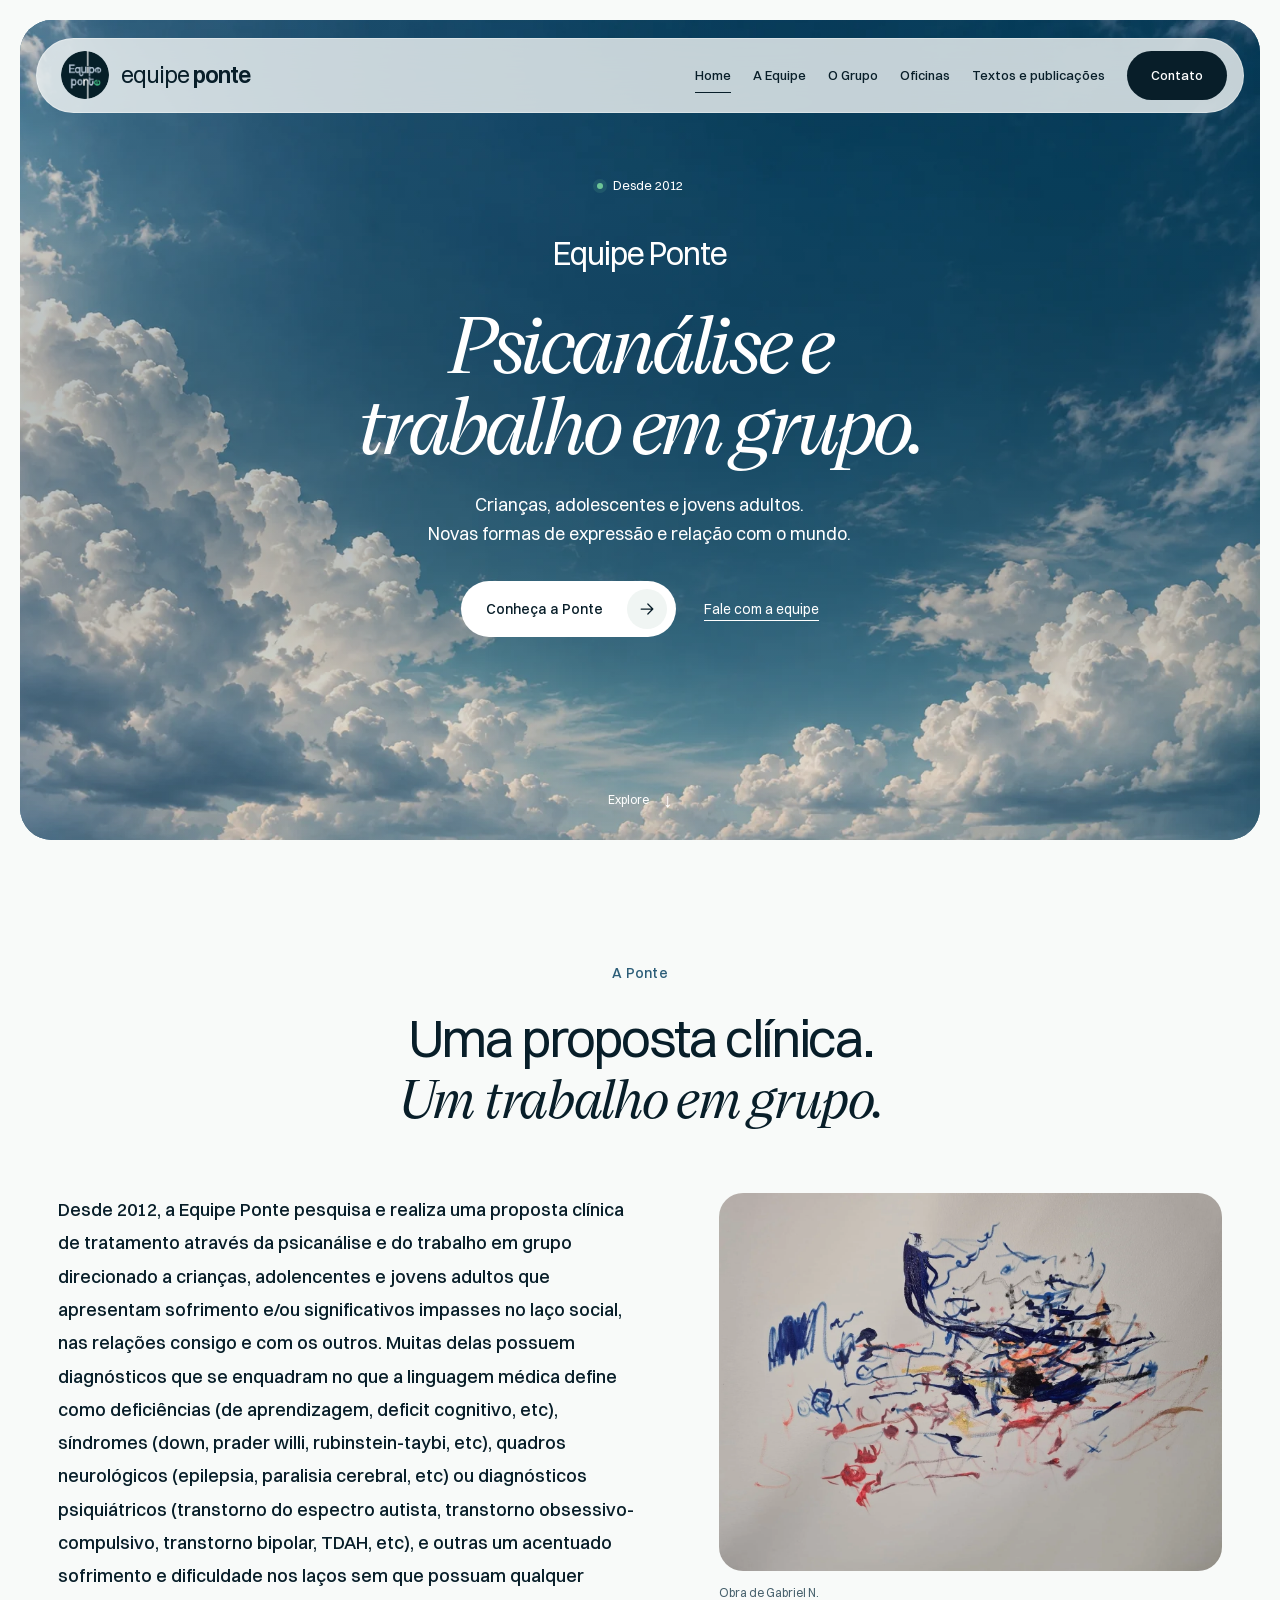
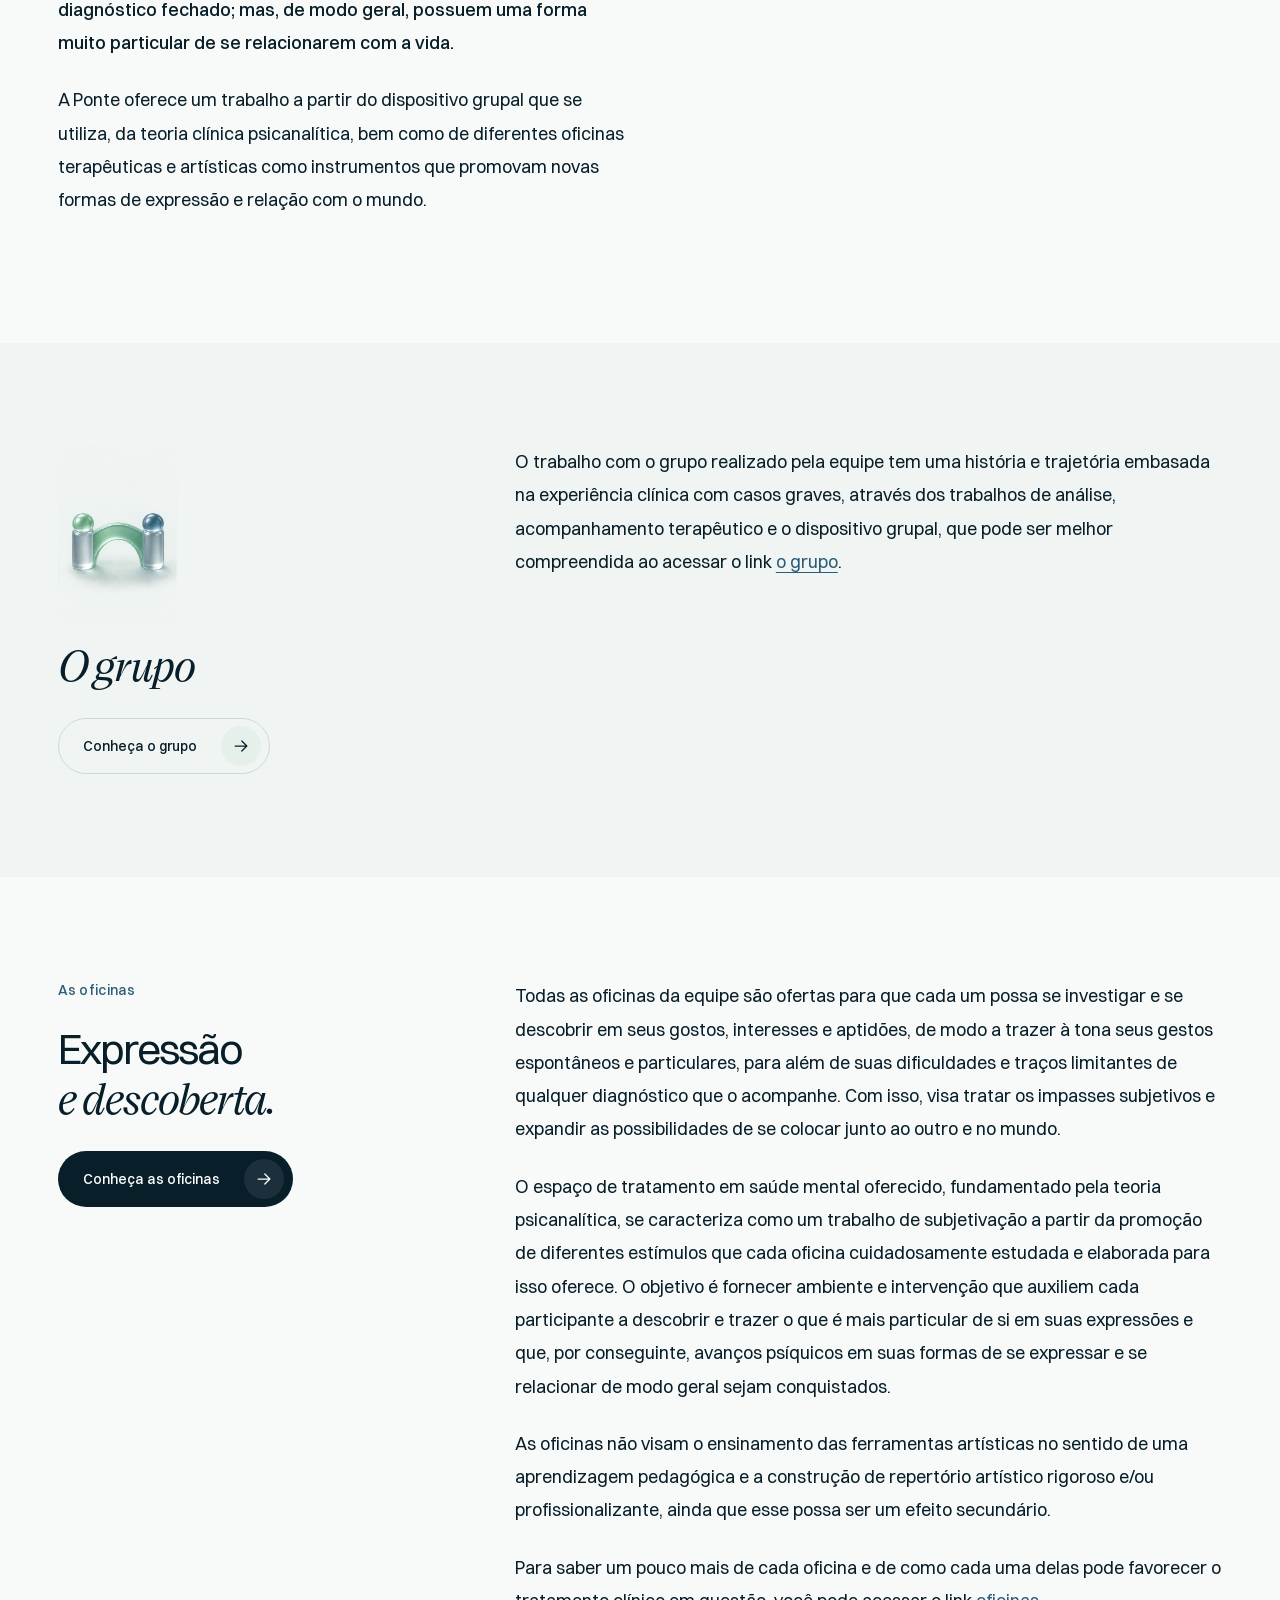
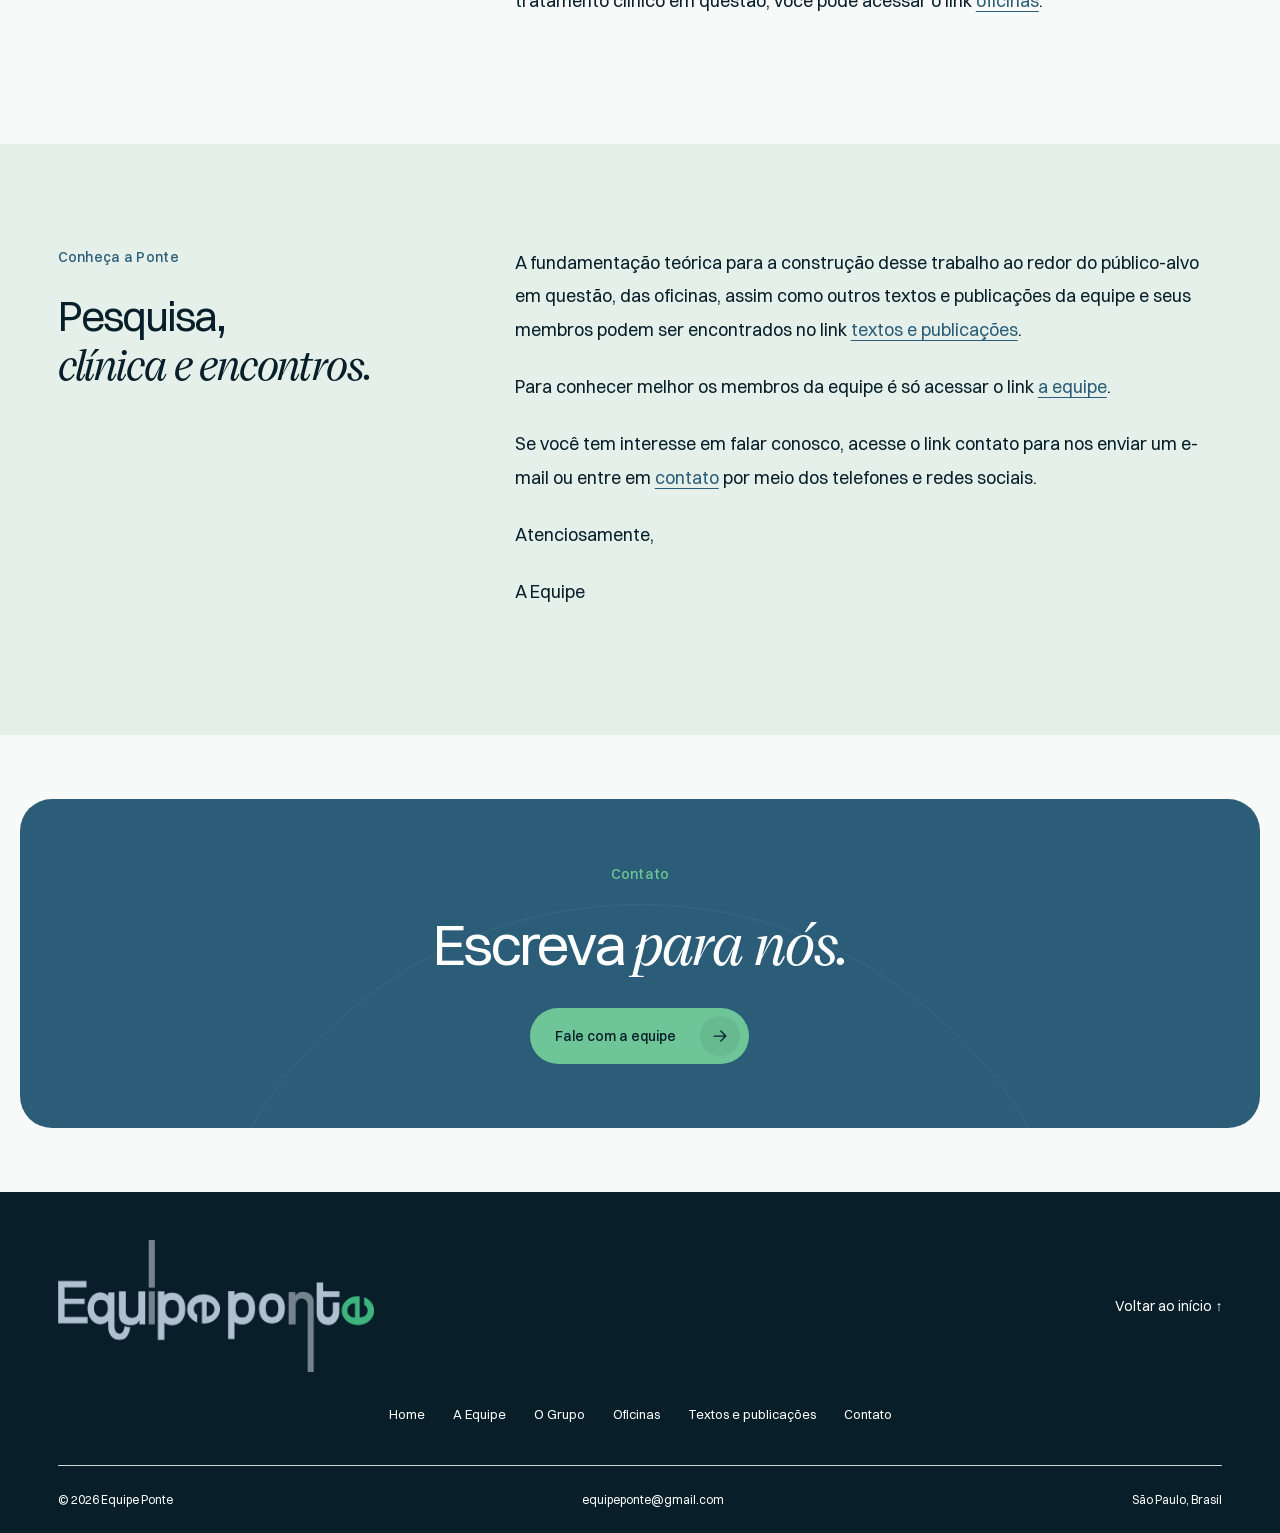
==== public/index.html @ 5c1394ad "Center footer navigation and balance contact spacing" ====
<!doctype html>
<html lang="pt-BR">
  <head>
    <meta charset="utf-8" />
    <meta name="viewport" content="width=device-width, initial-scale=1" />
    <meta name="theme-color" content="#081e29" />
    <meta name="robots" content="noindex, nofollow" />
    <title>Psicanálise e trabalho em grupo — Equipe Ponte</title>
    <meta
      name="description"
      content="Desde 2012, a Equipe Ponte desenvolve uma proposta clínica de psicanálise, trabalho em grupo e oficinas terapêuticas em São Paulo."
    />
    <link rel="canonical" href="https://equipeponte.vercel.app/" />
    <meta
      property="og:title"
      content="Psicanálise e trabalho em grupo — Equipe Ponte"
    />
    <meta
      property="og:description"
      content="Desde 2012, a Equipe Ponte desenvolve uma proposta clínica de psicanálise, trabalho em grupo e oficinas terapêuticas em São Paulo."
    />
    <meta property="og:type" content="website" />
    <meta property="og:locale" content="pt_BR" />
    <meta property="og:url" content="https://equipeponte.vercel.app/" />
    <meta
      property="og:image"
      content="https://equipeponte.vercel.app/assets/images/equipe.webp"
    />
    <link rel="icon" href="assets/images/logo.png" />
    <link
      rel="preload"
      href="assets/fonts/switzer-regular.woff2"
      as="font"
      type="font/woff2"
      crossorigin
    />
    <link
      rel="preload"
      href="assets/fonts/victor-serif-medium-italic.woff2"
      as="font"
      type="font/woff2"
      crossorigin
    />
    <link rel="stylesheet" href="assets/styles.css" />
    <script src="assets/site-config.js" defer></script>
    <script src="assets/site.js" defer></script>
    <script type="application/ld+json">
      {
        "@context": "https://schema.org",
        "@type": "Organization",
        "name": "Equipe Ponte",
        "url": "https://equipeponte.vercel.app",
        "email": "equipeponte@gmail.com",
        "address": {
          "@type": "PostalAddress",
          "streetAddress": "Rua Paris, 656, Sumaré",
          "addressLocality": "São Paulo",
          "addressRegion": "SP",
          "postalCode": "01257-040",
          "addressCountry": "BR"
        }
      }
    </script>
  </head>
  <body>
    <a class="skip-link" href="#conteudo">Pular para o conteúdo</a>
    <main id="conteudo">
      <section class="hero" aria-labelledby="hero-title">
        <header class="site-header">
          <a class="brand" href="index.html" aria-label="Equipe Ponte — Home"
            ><img
              src="assets/images/logo.png"
              width="48"
              height="48"
              alt=""
            /><span>equipe <strong>ponte</strong></span></a
          ><button
            class="menu-toggle"
            type="button"
            aria-expanded="false"
            aria-controls="main-nav"
          >
            <span>Menu</span><span class="menu-lines" aria-hidden="true"></span>
          </button>
          <nav id="main-nav" aria-label="Navegação principal">
            <a href="index.html" aria-current="page">Home</a
            ><a href="a-equipe.html">A Equipe</a
            ><a href="o-grupo.html">O Grupo</a
            ><a href="oficinas.html">Oficinas</a
            ><a href="textos-e-publicacoes.html">Textos e publicações</a
            ><a href="contato.html" class="nav-contact">Contato</a>
          </nav>
        </header>
        <div class="hero__content">
          <p class="hero__eyebrow">
            <span class="status-dot"></span>Desde 2012
          </p>
          <p class="hero__intro">Equipe Ponte</p>
          <h1 id="hero-title">
            Psicanálise e<br />
            trabalho em grupo.
          </h1>
          <p class="hero__description">
            Crianças, adolescentes e jovens adultos.<br />Novas formas de
            expressão e relação com o mundo.
          </p>
          <div class="hero__actions">
            <a class="button button--light" href="#sobre"
              >Conheça a Ponte<span class="button__icon"
                ><svg viewBox="0 0 24 24" fill="none" aria-hidden="true">
                  <path
                    d="M5 12h14m-6-6 6 6-6 6"
                    stroke="currentColor"
                    stroke-width="1.5"
                    stroke-linecap="round"
                    stroke-linejoin="round"
                  /></svg></span></a
            ><a class="quiet-link" href="contato.html">Fale com a equipe</a>
          </div>
        </div>
        <a class="hero__scroll" href="#sobre"
          >Explore <span aria-hidden="true">↓</span></a
        >
      </section>
      <section class="section wrap" id="sobre">
        <div class="section-heading centered">
          <p class="overline">A Ponte</p>
          <h2>Uma proposta clínica.<br /><em>Um trabalho em grupo.</em></h2>
        </div>
        <div class="editorial-grid">
          <div class="prose">
            <p data-source-paragraph="3">
              Desde 2012, a Equipe Ponte pesquisa e realiza uma proposta clínica
              de tratamento através da psicanálise e do trabalho em grupo
              direcionado a crianças, adolencentes e jovens adultos que
              apresentam sofrimento e/ou significativos impasses no laço social,
              nas relações consigo e com os outros. Muitas delas possuem
              diagnósticos que se enquadram no que a linguagem médica define
              como deficiências (de aprendizagem, deficit cognitivo, etc),
              síndromes (down, prader willi, rubinstein-taybi, etc), quadros
              neurológicos (epilepsia, paralisia cerebral, etc) ou diagnósticos
              psiquiátricos (transtorno do espectro autista, transtorno
              obsessivo-compulsivo, transtorno bipolar, TDAH, etc), e outras um
              acentuado sofrimento e dificuldade nos laços sem que possuam
              qualquer diagnóstico fechado; mas, de modo geral, possuem uma
              forma muito particular de se relacionarem com a vida.
            </p>
            <p data-source-paragraph="4">
              A Ponte oferece um trabalho a partir do dispositivo grupal que se
              utiliza, da teoria clínica psicanalítica, bem como de diferentes
              oficinas terapêuticas e artísticas como instrumentos que promovam
              novas formas de expressão e relação com o mundo.
            </p>
          </div>
          <figure class="editorial-photo">
            <img
              src="assets/images/obra-gabriel.webp"
              srcset="
                assets/images/obra-gabriel-small.webp  700w,
                assets/images/obra-gabriel.webp       1440w
              "
              sizes="(max-width: 900px) 90vw, 900px"
              width="1440"
              height="1080"
              alt="Obra de Gabriel N.: pintura abstrata em azul, vermelho e tons claros"
              loading="lazy"
            />
            <figcaption>Obra de Gabriel N.</figcaption>
          </figure>
        </div>
      </section>
      <section class="group-section section" id="grupo">
        <div class="wrap reading-layout">
          <div class="reading-aside">
            <span class="icon-3d icon-3d--bridge" aria-hidden="true"></span>
            <h2><em>O grupo</em></h2>
            <a class="button button--outline" href="o-grupo.html"
              >Conheça o grupo<span class="button__icon"
                ><svg viewBox="0 0 24 24" fill="none" aria-hidden="true">
                  <path
                    d="M5 12h14m-6-6 6 6-6 6"
                    stroke="currentColor"
                    stroke-width="1.5"
                    stroke-linecap="round"
                    stroke-linejoin="round"
                  /></svg></span
            ></a>
          </div>
          <div class="prose">
            <p data-source-paragraph="5">
              O trabalho com o grupo realizado pela equipe tem uma história e
              trajetória embasada na experiência clínica com casos graves,
              através dos trabalhos de análise, acompanhamento terapêutico e o
              dispositivo grupal, que pode ser melhor compreendida ao acessar o
              link <a href="o-grupo.html">o grupo</a>.
            </p>
          </div>
        </div>
      </section>
      <section class="section wrap reading-layout" id="oficinas">
        <div class="reading-aside">
          <p class="overline">As oficinas</p>
          <h2>Expressão<br /><em>e descoberta.</em></h2>
          <a class="button button--primary" href="oficinas.html"
            >Conheça as oficinas<span class="button__icon"
              ><svg viewBox="0 0 24 24" fill="none" aria-hidden="true">
                <path
                  d="M5 12h14m-6-6 6 6-6 6"
                  stroke="currentColor"
                  stroke-width="1.5"
                  stroke-linecap="round"
                  stroke-linejoin="round"
                /></svg></span
          ></a>
        </div>
        <div class="prose">
          <p data-source-paragraph="6">
            Todas as oficinas da equipe são ofertas para que cada um possa se
            investigar e se descobrir em seus gostos, interesses e aptidões, de
            modo a trazer à tona seus gestos espontâneos e particulares, para
            além de suas dificuldades e traços limitantes de qualquer
            diagnóstico que o acompanhe. Com isso, visa tratar os impasses
            subjetivos e expandir as possibilidades de se colocar junto ao outro
            e no mundo.
          </p>
          <p data-source-paragraph="7">
            O espaço de tratamento em saúde mental oferecido, fundamentado pela
            teoria psicanalítica, se caracteriza como um trabalho de
            subjetivação a partir da promoção de diferentes estímulos que cada
            oficina cuidadosamente estudada e elaborada para isso oferece. O
            objetivo é fornecer ambiente e intervenção que auxiliem cada
            participante a descobrir e trazer o que é mais particular de si em
            suas expressões e que, por conseguinte, avanços psíquicos em suas
            formas de se expressar e se relacionar de modo geral sejam
            conquistados.
          </p>
          <p data-source-paragraph="8">
            As oficinas não visam o ensinamento das ferramentas artísticas no
            sentido de uma aprendizagem pedagógica e a construção de repertório
            artístico rigoroso e/ou profissionalizante, ainda que esse possa ser
            um efeito secundário.
          </p>
          <p data-source-paragraph="9">
            Para saber um pouco mais de cada oficina e de como cada uma delas
            pode favorecer o tratamento clínico em questão, você pode acessar o
            link <a href="oficinas.html">oficinas</a>.
          </p>
        </div>
      </section>
      <section class="section team-section" id="equipe">
        <div class="wrap reading-layout">
          <div class="reading-aside">
            <p class="overline">Conheça a Ponte</p>
            <h2>Pesquisa,<br /><em>clínica e encontros.</em></h2>
          </div>
          <div class="prose">
            <p data-source-paragraph="10">
              A fundamentação teórica para a construção desse trabalho ao redor
              do público-alvo em questão, das oficinas, assim como outros textos
              e publicações da equipe e seus membros podem ser encontrados no
              link <a href="textos-e-publicacoes.html">textos e publicações</a>.
            </p>
            <p data-source-paragraph="11">
              Para conhecer melhor os membros da equipe é só acessar o link
              <a href="a-equipe.html">a equipe</a>.
            </p>
            <p data-source-paragraph="12">
              Se você tem interesse em falar conosco, acesse o link contato para
              nos enviar um e-mail ou entre em
              <a href="contato.html">contato</a> por meio dos telefones e redes
              sociais.
            </p>
            <p data-source-paragraph="13">Atenciosamente,</p>
            <p data-source-paragraph="14">A Equipe</p>
          </div>
        </div>
      </section>
      <section class="contact-section small-contact">
        <div class="wrap contact-inner">
          <p class="overline">Contato</p>
          <h2>Escreva <em>para nós.</em></h2>
          <a class="button button--mint" href="contato.html"
            >Fale com a equipe<span class="button__icon"
              ><svg viewBox="0 0 24 24" fill="none" aria-hidden="true">
                <path
                  d="M5 12h14m-6-6 6 6-6 6"
                  stroke="currentColor"
                  stroke-width="1.5"
                  stroke-linecap="round"
                  stroke-linejoin="round"
                /></svg></span
          ></a>
        </div>
      </section>
    </main>
    <footer class="footer wrap">
      <div class="footer-top">
        <a class="brand brand--footer" href="index.html" aria-label="Equipe Ponte — Home"><img src="assets/images/logo-horizontal.png" width="1436" height="597" alt=""></a>
        
        <a href="#conteudo">Voltar ao início ↑</a>
      </div>
      <nav class="footer-nav" aria-label="Navegação do rodapé">
        <a href="index.html">Home</a><a href="a-equipe.html">A Equipe</a
        ><a href="o-grupo.html">O Grupo</a><a href="oficinas.html">Oficinas</a
        ><a href="textos-e-publicacoes.html">Textos e publicações</a
        ><a href="contato.html">Contato</a>
      </nav>
      <div class="footer-bottom">
        <span>© 2026 Equipe Ponte</span
        ><a href="mailto:equipeponte@gmail.com">equipeponte@gmail.com</a
        ><span>São Paulo, Brasil</span>
      </div>
    </footer>
  </body>
</html>
---- public/assets/styles.css ----
@font-face {
  font-family: Switzer;
  src: url("fonts/switzer-regular.woff2") format("woff2");
  font-weight: 400;
  font-style: normal;
  font-display: swap;
}
@font-face {
  font-family: Switzer;
  src: url("fonts/switzer-medium.woff2") format("woff2");
  font-weight: 500;
  font-style: normal;
  font-display: swap;
}
@font-face {
  font-family: Switzer;
  src: url("fonts/switzer-semibold.woff2") format("woff2");
  font-weight: 600;
  font-style: normal;
  font-display: swap;
}
@font-face {
  font-family: Switzer;
  src: url("fonts/switzer-bold.woff2") format("woff2");
  font-weight: 700;
  font-style: normal;
  font-display: swap;
}
@font-face {
  font-family: "Victor Serif";
  src: url("fonts/victor-serif-medium.woff2") format("woff2");
  font-weight: 500;
  font-style: normal;
  font-display: swap;
}
@font-face {
  font-family: "Victor Serif";
  src: url("fonts/victor-serif-medium-italic.woff2") format("woff2");
  font-weight: 500;
  font-style: italic;
  font-display: swap;
}
:root {
  --verde-01: #6ec597;
  --verde-hover: #358159;
  --verde-02: #2c5d78;
  --cinza-01: #081e29;
  --cinza-02: #a7b7c7;
  --paper: #f8faf9;
  --white: #fff;
  --surface: #f0f5f3;
  --surface-mint: #e4f0e9;
  --ink: var(--cinza-01);
  --muted: #46606c;
  --border: #ccd9d5;
  --font-body: Switzer, Arial, sans-serif;
  --font-display: "Victor Serif", Georgia, serif;
  --text-sm: 0.875rem;
  --text-base: 1rem;
  --text-lg: 1.125rem;
  --text-h1: clamp(2.8rem, 6.1vw, 6.5rem);
  --text-h2: clamp(2.35rem, 4.1vw, 4.3rem);
  --space-1: 0.25rem;
  --space-2: 0.5rem;
  --space-3: 0.75rem;
  --space-4: 1rem;
  --space-6: 1.5rem;
  --space-8: 2rem;
  --space-12: 3rem;
  --space-16: 4rem;
  --space-24: 6rem;
  --section-space: clamp(4.5rem, 8vw, 8rem);
  --page-gutter: clamp(1.25rem, 4.5vw, 5rem);
  --content-width: 1280px;
  --radius-sm: 12px;
  --radius-card: 24px;
  --radius-panel: 32px;
  --radius-pill: 999px;
  --shadow-soft: 0 12px 40px #081e2910;
  --shadow-dialog: 0 24px 100px #081e2940;
  --duration-fast: 180ms;
  --duration-normal: 320ms;
  --ease: cubic-bezier(0.2, 0.7, 0.2, 1);
}
* {
  box-sizing: border-box;
}
html {
  scroll-behavior: smooth;
  scroll-padding-top: 2rem;
}
body {
  margin: 0;
  background: var(--paper);
  color: var(--ink);
  font: 400 var(--text-base) / 1.6 var(--font-body);
  -webkit-font-smoothing: antialiased;
}
button,
input,
textarea {
  font: inherit;
}
button,
a {
  -webkit-tap-highlight-color: transparent;
}
a {
  color: inherit;
  text-decoration: none;
}
button {
  cursor: pointer;
}
img {
  display: block;
  max-width: 100%;
  height: auto;
}
svg {
  width: 24px;
  height: 24px;
  flex-shrink: 0;
}
h1,
h2,
h3,
p,
figure {
  margin: 0;
}
h1,
h2,
h3 {
  font-weight: 400;
  line-height: 1.12;
}
h2 {
  font-size: var(--text-h2);
  letter-spacing: -0.045em;
}
h2 em {
  font-family: var(--font-display);
  font-weight: 500;
  letter-spacing: -0.025em;
}
p {
  line-height: 1.65;
}
::selection {
  background: var(--verde-01);
  color: var(--ink);
}
:focus-visible {
  outline: 3px solid var(--verde-02);
  outline-offset: 5px;
}
.hero :focus-visible,
.contact-section :focus-visible {
  outline-color: var(--verde-01);
}
.sr-only {
  position: absolute;
  width: 1px;
  height: 1px;
  padding: 0;
  margin: -1px;
  overflow: hidden;
  clip: rect(0, 0, 0, 0);
  white-space: nowrap;
  border: 0;
}
.skip-link {
  position: fixed;
  top: 10px;
  left: 20px;
  z-index: 100;
  background: var(--ink);
  color: var(--white);
  padding: 12px 20px;
  transform: translateY(-160%);
}
.skip-link:focus {
  transform: none;
}
.wrap {
  width: min(var(--content-width), calc(100% - var(--page-gutter) * 2));
  margin-inline: auto;
}
.section {
  padding-block: var(--section-space);
}
.overline {
  font-size: var(--text-sm);
  font-weight: 500;
  letter-spacing: 0.02em;
  margin-bottom: var(--space-6);
  color: var(--verde-02);
}
.section-heading {
  margin-bottom: var(--space-16);
}
.section-heading > p:last-child {
  margin-top: var(--space-6);
  color: var(--muted);
  font-size: var(--text-lg);
}
.centered {
  text-align: center;
  max-width: 960px;
  margin-inline: auto;
}
.button {
  display: inline-flex;
  align-items: center;
  justify-content: space-between;
  gap: var(--space-6);
  min-height: 56px;
  padding: 7px 8px 7px 24px;
  border-radius: var(--radius-pill);
  font-size: var(--text-sm);
  font-weight: 500;
  border: 1px solid transparent;
  transition:
    background var(--duration-fast),
    transform var(--duration-fast),
    box-shadow var(--duration-fast);
  white-space: nowrap;
}
.button__icon {
  display: grid;
  place-items: center;
  width: 40px;
  height: 40px;
  border-radius: 50%;
  background: #ffffff14;
  transition: transform var(--duration-fast);
}
.button__icon svg {
  width: 20px;
  height: 20px;
}
.button:hover .button__icon {
  transform: translateX(2px);
}
.button:hover {
  transform: translateY(-2px);
  box-shadow: var(--shadow-soft);
}
.button:active {
  transform: translateY(0);
}
.button--primary {
  background: var(--ink);
  color: var(--white);
}
.button--primary:hover {
  background: var(--verde-01);
  color: var(--ink);
}
.button--light {
  background: var(--white);
  color: var(--ink);
}
.button--light .button__icon {
  background: var(--surface);
}
.button--light:hover {
  background: var(--verde-01);
  color: var(--ink);
}
.button--mint {
  background: var(--verde-01);
  color: var(--ink);
}
.button--mint .button__icon {
  background: #081e2910;
}
.button--mint:hover {
  background: var(--verde-hover);
  color: var(--white);
}
.button--outline {
  border-color: var(--border);
  color: var(--ink);
  background: transparent;
}
.button--outline .button__icon {
  background: var(--surface-mint);
}
.button--outline:hover {
  background: var(--verde-01);
  color: var(--ink);
}
.button:disabled {
  opacity: 0.45;
  cursor: not-allowed;
  transform: none;
  box-shadow: none;
}
.text-link {
  display: inline-flex;
  align-items: center;
  gap: var(--space-4);
  padding: 8px 0;
  background: none;
  border: 0;
  color: var(--ink);
  font-size: var(--text-sm);
  font-weight: 500;
  text-decoration: underline;
  text-underline-offset: 5px;
  text-decoration-color: var(--border);
}
.text-link:hover {
  text-decoration-color: currentColor;
}
.text-link svg {
  width: 20px;
}
.brand {
  display: flex;
  align-items: center;
  gap: 12px;
  white-space: nowrap;
  font-size: 23px;
  letter-spacing: -1px;
}
.brand img {
  border-radius: 50%;
  width: 48px;
  height: 48px;
}
.brand strong {
  font-weight: 600;
}
.hero {
  position: relative;
  isolation: isolate;
  margin: 20px;
  min-height: 820px;
  border-radius: var(--radius-panel);
  background: var(--verde-02);
  overflow: clip;
  color: var(--white);
  display: flex;
  flex-direction: column;
  align-items: center;
}
.hero:before {
  content: "";
  position: absolute;
  inset: 0;
  z-index: -2;
  background: url("images/hero-sky.webp") center 55% / cover no-repeat;
}
.hero:after {
  content: "";
  position: absolute;
  inset: 0;
  z-index: -1;
  background: linear-gradient(
    180deg,
    #081e2920 0%,
    #081e2948 45%,
    #081e2940 72%,
    #081e2908 100%
  );
}
.site-header {
  width: calc(100% - 32px);
  margin: 18px 16px 0;
  display: flex;
  align-items: center;
  justify-content: space-between;
  padding: 12px 16px 12px 24px;
  background: #f8faf9c9;
  backdrop-filter: blur(22px);
  border: 1px solid #ffffff55;
  border-radius: var(--radius-pill);
  color: var(--ink);
  z-index: 5;
}
.site-header nav {
  display: flex;
  align-items: center;
  gap: 32px;
  font-size: var(--text-sm);
}
.site-header nav > a:not(.nav-contact) {
  padding: 12px 0;
  position: relative;
}
.site-header nav > a:not(.nav-contact):after {
  content: "";
  position: absolute;
  bottom: 5px;
  left: 0;
  right: 0;
  height: 1px;
  background: currentColor;
  transform: scaleX(0);
  transition: transform var(--duration-fast);
}
.site-header nav > a:hover:after {
  transform: scaleX(1);
}
.nav-contact {
  background: var(--ink);
  color: var(--white);
  padding: 14px 24px;
  border-radius: var(--radius-pill);
  display: flex;
  gap: 24px;
}
.nav-contact:hover {
  background: var(--verde-01);
  color: var(--ink);
}
.menu-toggle {
  display: none;
}
.hero__content {
  text-align: center;
  max-width: 1200px;
  padding: 62px 24px 100px;
}
.hero__eyebrow {
  font-size: 13px;
  display: flex;
  align-items: center;
  justify-content: center;
  gap: 10px;
  margin-bottom: 32px;
}
.status-dot {
  width: 6px;
  height: 6px;
  background: var(--verde-01);
  border-radius: 50%;
  box-shadow: 0 0 0 4px #6ec59724;
}
.hero__intro {
  font-size: clamp(1.2rem, 2.5vw, 2rem);
  letter-spacing: -0.03em;
  margin-bottom: 20px;
}
.hero h1 {
  font-family: var(--font-display);
  font-style: italic;
  font-weight: 500;
  font-size: var(--text-h1);
  letter-spacing: -0.045em;
  line-height: 1.04;
  text-wrap: balance;
  max-width: 1120px;
}
.hero__description {
  font-size: var(--text-lg);
  margin-top: 28px;
  line-height: 1.6;
}
.hero__actions {
  display: flex;
  gap: 28px;
  justify-content: center;
  align-items: center;
  margin-top: 32px;
}
.quiet-link {
  font-size: var(--text-sm);
  text-decoration: underline;
  text-underline-offset: 6px;
}
.hero__meta {
  display: flex;
  gap: 24px;
  justify-content: center;
  font-size: 12px;
  margin-top: 28px;
}
.hero__meta span + span:before {
  content: "·";
  margin-right: 24px;
}
.hero__scroll {
  position: absolute;
  bottom: 24px;
  left: 50%;
  transform: translateX(-50%);
  font-size: 12px;
  display: flex;
  gap: 14px;
  align-items: center;
}
.hero__scroll span {
  font-size: 20px;
}
.intro-band {
  padding: 46px 0 0;
  text-align: center;
}
.intro-band > p {
  font-family: var(--font-display);
  font-size: 23px;
  color: var(--muted);
}
.intro-band > div {
  display: flex;
  align-items: center;
  justify-content: center;
  gap: 30px;
  margin-top: 24px;
  font-size: var(--text-sm);
  color: var(--verde-02);
}
.intro-band i {
  width: 4px;
  height: 4px;
  border-radius: 50%;
  background: var(--verde-01);
}
.principles {
  display: grid;
  grid-template-columns: repeat(3, 1fr);
  gap: 48px;
  text-align: center;
}
.principles article {
  padding-inline: 12px;
}
.principles h3 {
  font-size: 23px;
  letter-spacing: -0.03em;
  margin: 16px 0;
}
.principles p {
  font-size: var(--text-base);
  color: var(--muted);
  max-width: 330px;
  margin-inline: auto;
}
.icon-scene {
  background: var(--surface);
  border-radius: var(--radius-card);
  overflow: hidden;
}
.principles .icon-scene {
  width: 150px;
  height: 150px;
  border-radius: 50%;
  margin: auto;
}
.icon-3d {
  display: block;
  width: 66.6667%;
  height: 100%;
  margin-inline: auto;
  background-image: url("images/icons-3d.webp");
  background-repeat: no-repeat;
  background-size: 300% 200%;
  mix-blend-mode: multiply;
}
.icon-3d--chat {
  background-position: 0 0;
}
.icon-3d--bridge {
  background-position: 50% 0;
}
.icon-3d--connection {
  background-position: 100% 0;
}
.icon-3d--brush {
  background-position: 0 100%;
}
.icon-3d--music {
  background-position: 50% 100%;
}
.icon-3d--ribbon {
  background-position: 100% 100%;
}
.group-section {
  background: var(--surface);
}
.split {
  display: grid;
  grid-template-columns: 1fr 1fr;
  gap: 8%;
  align-items: center;
}
.artwork img {
  aspect-ratio: 4/5;
  object-fit: cover;
  border-radius: var(--radius-panel);
}
figcaption {
  font-size: 12px;
  color: var(--muted);
  margin-top: 14px;
}
.split h2 {
  font-size: clamp(2.25rem, 3.25vw, 3.3rem);
}
.split__copy > p:not(.overline) {
  color: var(--muted);
  margin-top: 24px;
}
.split__copy .button {
  margin-top: 32px;
}
.section-heading--split {
  display: flex;
  justify-content: space-between;
  gap: 40px;
  align-items: flex-end;
}
.section-heading__aside {
  max-width: 330px;
  color: var(--muted);
}
.carousel-controls {
  display: flex;
  gap: 10px;
  margin-top: 24px;
}
.carousel-controls button {
  width: 46px;
  height: 46px;
  border-radius: 50%;
  border: 1px solid var(--border);
  background: transparent;
  font-size: 22px;
  color: var(--ink);
}
.carousel-controls button:hover:not(:disabled) {
  background: var(--verde-01);
  color: var(--ink);
}
.carousel-controls button:disabled {
  opacity: 0.35;
  cursor: default;
}
.workshop-track {
  display: flex;
  gap: 24px;
  overflow-x: auto;
  scroll-snap-type: x mandatory;
  scrollbar-width: none;
  padding-bottom: 12px;
}
.workshop-track::-webkit-scrollbar {
  display: none;
}
.workshop-card {
  flex: 0 0 calc((100% - 48px) / 3);
  scroll-snap-align: start;
  overflow: hidden;
  border: 1px solid var(--border);
  border-radius: var(--radius-card);
  background: var(--white);
}
.workshop-card .icon-scene {
  height: 235px;
  border-radius: 0;
}
.workshop-card .icon-3d {
  width: 156.667px;
  height: 235px;
  margin: auto;
}
.workshop-card__body {
  padding: 28px;
}
.workshop-card h3 {
  font-size: 28px;
  letter-spacing: -0.035em;
}
.workshop-card p {
  color: var(--muted);
  margin: 16px 0 20px;
  min-height: 52px;
}
.track-hint {
  font-size: 12px;
  color: var(--muted);
  margin-top: 16px;
  text-align: right;
}
.track-hint span {
  margin-left: 10px;
}
.team-section {
  background: var(--surface-mint);
}
.team-photo {
  max-width: 1000px;
  margin-inline: auto;
}
.team-photo img {
  border-radius: var(--radius-panel);
  width: 100%;
}
.team-bottom {
  display: flex;
  justify-content: space-between;
  align-items: center;
  gap: 48px;
  max-width: 1000px;
  margin: 32px auto 0;
}
.team-bottom p {
  max-width: 560px;
  color: var(--muted);
}
.team-bottom .button {
  flex-shrink: 0;
}
.faq-section {
  display: grid;
  grid-template-columns: 1fr 1.1fr;
  gap: 8%;
}
.faq-section h2 {
  font-size: clamp(2.3rem, 3.25vw, 3.4rem);
}
.faq-section .section-heading > p:not(.overline) {
  color: var(--muted);
  margin-top: 24px;
}
.faq-section .text-link {
  margin-top: 24px;
}
.faq-item {
  border-bottom: 1px solid var(--border);
}
.faq-item:first-child {
  border-top: 1px solid var(--border);
}
.faq-item summary {
  display: flex;
  justify-content: space-between;
  gap: 20px;
  align-items: center;
  list-style: none;
  cursor: pointer;
  padding: 24px 0;
  font-weight: 500;
}
.faq-item summary::-webkit-details-marker {
  display: none;
}
.faq-item summary span {
  font-size: 24px;
  font-weight: 400;
  transition: transform var(--duration-fast);
}
.faq-item[open] summary span {
  transform: rotate(45deg);
}
.faq-item p {
  padding: 0 40px 24px 0;
  color: var(--muted);
}
.contact-section {
  margin: 0 20px;
  border-radius: var(--radius-panel);
  background: var(--verde-02);
  color: var(--white);
  position: relative;
  overflow: hidden;
}
.contact-section:after {
  content: "";
  position: absolute;
  width: 900px;
  height: 900px;
  left: 50%;
  top: 32%;
  border: 1px solid #a7b7c71a;
  border-radius: 50%;
  transform: translateX(-50%);
  pointer-events: none;
}
.contact-inner {
  padding: 80px 0 40px;
  position: relative;
  z-index: 1;
  text-align: center;
}
.contact-inner .overline {
  color: var(--verde-01);
}
.contact-inner h2 {
  font-size: clamp(2.8rem, 5.5vw, 5.4rem);
}
.contact-inner > p:not(.overline) {
  color: var(--cinza-02);
  margin-top: 24px;
}
.contact-inner .button {
  margin-top: 32px;
}
.contact-email {
  display: block;
  width: fit-content;
  margin: 20px auto 0;
  color: var(--cinza-02);
  font-size: var(--text-sm);
}
.contact-email:hover {
  text-decoration: underline;
}
.contact-address {
  border-top: 1px solid #a7b7c730;
  margin-top: 64px;
  padding-top: 28px;
  display: flex;
  justify-content: space-between;
  align-items: center;
  text-align: left;
  font-size: var(--text-sm);
  color: var(--cinza-02);
}
.contact-address a {
  color: var(--white);
}
.contact-address a:hover {
  text-decoration: underline;
}
.contact-address a > span:first-child {
  margin-left: 12px;
}
.footer {
  padding-top: 48px;
  padding-bottom: 24px;
}
.footer-top {
  display: flex;
  align-items: center;
  justify-content: space-between;
  gap: 24px;
}
.footer .brand--footer img {
  width: 316.8px;
  max-width: 100%;
  height: auto;
  border-radius: 0;
}
.footer-top > p {
  font-size: var(--text-sm);
  color: var(--muted);
}
.footer-top > a:last-child {
  font-size: var(--text-sm);
}
.footer-bottom {
  display: flex;
  justify-content: space-between;
  border-top: 1px solid var(--border);
  margin-top: 40px;
  padding-top: 24px;
  color: var(--muted);
  font-size: 12px;
}
dialog {
  border: 0;
  border-radius: var(--radius-card);
  width: min(620px, calc(100% - 32px));
  padding: 0;
  color: var(--ink);
  background: var(--paper);
  box-shadow: var(--shadow-dialog);
}
dialog::backdrop {
  background: #081e2980;
  backdrop-filter: blur(5px);
}
.dialog-inner {
  position: relative;
  padding: 48px;
}
.dialog-inner h2 {
  font-family: var(--font-display);
  font-style: italic;
}
.dialog-inner > p:not(.overline) {
  margin: 24px 0 32px;
  color: var(--muted);
}
.dialog-close {
  position: absolute;
  right: 16px;
  top: 16px;
  width: 44px;
  height: 44px;
  border: 0;
  border-radius: 50%;
  background: var(--surface-mint);
  font-size: 28px;
  color: var(--ink);
}
/* Design-system catalogue shares the production tokens and components. */
.ds-header {
  padding: 24px 0;
  display: flex;
  justify-content: space-between;
  align-items: center;
  border-bottom: 1px solid var(--border);
}
.ds-intro {
  padding: 72px 0;
}
.ds-intro h1 {
  font-family: var(--font-display);
  font-style: italic;
  font-size: var(--text-h1);
  letter-spacing: -0.04em;
}
.ds-intro p {
  max-width: 680px;
  margin-top: 24px;
  color: var(--muted);
}
.ds-nav {
  display: flex;
  flex-wrap: wrap;
  gap: 12px 24px;
  margin-top: 32px;
}
.ds-nav a {
  text-decoration: underline;
  text-underline-offset: 5px;
}
.ds-section {
  border-top: 1px solid var(--border);
  padding: 56px 0;
}
.ds-section > h2 {
  font-size: 38px;
  margin-bottom: 12px;
}
.ds-section > p {
  color: var(--muted);
  max-width: 780px;
  margin-bottom: 32px;
}
.swatches {
  display: grid;
  grid-template-columns: repeat(4, 1fr);
  gap: 16px;
}
.swatch {
  border: 1px solid var(--border);
  border-radius: var(--radius-card);
  overflow: hidden;
  text-align: left;
  background: var(--white);
  padding: 0;
  color: var(--ink);
}
.swatch__color {
  display: block;
  height: 150px;
  background: var(--swatch);
}
.swatch__label {
  display: flex;
  justify-content: space-between;
  gap: 8px;
  padding: 20px;
  font-size: var(--text-sm);
}
.ds-samples {
  display: flex;
  flex-wrap: wrap;
  align-items: center;
  gap: 20px;
  padding: 32px;
  background: var(--surface);
  border-radius: var(--radius-card);
}
.type-example {
  display: grid;
  grid-template-columns: 200px 1fr;
  gap: 32px;
  border-bottom: 1px solid var(--border);
  padding: 28px 0;
}
.type-example small {
  color: var(--muted);
}
.type-display {
  font-family: var(--font-display);
  font-style: italic;
  font-size: clamp(36px, 5vw, 64px);
  line-height: 1.1;
}
.type-body {
  font-size: 24px;
}
.ds-icons {
  display: grid;
  grid-template-columns: repeat(6, 1fr);
  gap: 16px;
  text-align: center;
}
.ds-icons .icon-scene {
  aspect-ratio: 1;
}
.ds-icons p {
  font-size: var(--text-sm);
  margin-top: 12px;
}
.ds-table {
  width: 100%;
  border-collapse: collapse;
  font-size: var(--text-sm);
}
.ds-table td,
.ds-table th {
  padding: 18px;
  text-align: left;
  border-bottom: 1px solid var(--border);
}
.ds-table th {
  font-weight: 500;
}
.copy-status {
  min-height: 28px;
  margin-top: 16px;
  color: var(--verde-02);
}
@media (min-width: 1600px) {
  .hero {
    min-height: 920px;
  }
  .hero__content {
    padding-top: 90px;
  }
}
@media (max-width: 1100px) {
  .site-header nav {
    gap: 20px;
  }
  .brand {
    font-size: 20px;
  }
  .hero {
    min-height: 760px;
  }
  .hero__content {
    padding-top: 70px;
  }
  .principles {
    gap: 20px;
  }
  .split {
    gap: 6%;
  }
  .workshop-card__body {
    padding: 24px;
  }
  .faq-section {
    gap: 5%;
  }
  .ds-icons {
    grid-template-columns: repeat(3, 1fr);
  }
}
@media (max-width: 900px) {
  .hero {
    margin: 12px;
    border-radius: 24px;
    min-height: 760px;
  }
  .site-header {
    border-radius: 36px;
    padding: 10px 16px;
    margin-top: 12px;
    width: calc(100% - 24px);
    position: relative;
  }
  .brand img {
    width: 42px;
    height: 42px;
  }
  .menu-toggle {
    display: flex;
    align-items: center;
    gap: 14px;
    background: none;
    border: 0;
    color: var(--ink);
    font-size: 14px;
    min-height: 44px;
    padding: 8px;
  }
  .menu-lines {
    display: block;
    width: 20px;
    height: 10px;
    border-block: 1px solid currentColor;
  }
  .site-header nav {
    display: none;
    position: absolute;
    top: calc(100% + 10px);
    left: 0;
    right: 0;
    background: var(--paper);
    padding: 24px;
    border-radius: 24px;
    box-shadow: var(--shadow-soft);
    align-items: stretch;
    gap: 4px;
  }
  .site-header nav.is-open {
    display: flex;
    flex-direction: column;
  }
  .site-header .nav-contact {
    margin-top: 12px;
    justify-content: space-between;
  }
  .hero__content {
    padding-top: 72px;
  }
  .hero h1 {
    font-size: clamp(3rem, 7.5vw, 5rem);
  }
  .principles {
    gap: 24px;
  }
  .principles h3 {
    font-size: 21px;
  }
  .principles article {
    padding: 0;
  }
  .split {
    grid-template-columns: 1fr;
    gap: 48px;
  }
  .artwork {
    max-width: 620px;
    order: 2;
  }
  .artwork img {
    aspect-ratio: 4/3;
  }
  .split__copy {
    max-width: 620px;
  }
  .workshop-card {
    flex-basis: calc((100% - 24px) / 2);
  }
  .section-heading--split {
    align-items: flex-start;
  }
  .section-heading__aside {
    max-width: 270px;
  }
  .team-bottom {
    gap: 24px;
    align-items: flex-start;
  }
  .faq-section {
    grid-template-columns: 1fr;
    gap: 0;
  }
  .faq-section .section-heading {
    margin-bottom: 36px;
  }
  .swatches {
    grid-template-columns: repeat(2, 1fr);
  }
  .footer-top {
    flex-wrap: wrap;
  }
  .footer-top > p {
    display: none;
  }
}
@media (max-width: 600px) {
  :root {
    --page-gutter: 24px;
    --radius-panel: 24px;
  }
  .hero {
    min-height: 780px;
    margin: 8px;
  }
  .site-header {
    margin-top: 10px;
    width: calc(100% - 20px);
    padding: 8px 12px;
  }
  .brand {
    font-size: 20px;
    gap: 8px;
  }
  .brand img {
    width: 40px;
    height: 40px;
  }
  .hero__content {
    padding: 64px 18px 96px;
  }
  .hero__eyebrow {
    font-size: 11px;
    margin-bottom: 30px;
  }
  .hero__intro {
    font-size: 18px;
    margin-bottom: 22px;
  }
  .hero h1 {
    font-size: clamp(2.6rem, 9.6vw, 3.8rem);
    line-height: 1.08;
    letter-spacing: -0.035em;
  }
  .hero h1 br {
    display: none;
  }
  .hero__description {
    font-size: 16px;
    margin-top: 26px;
  }
  .hero__actions {
    flex-direction: column;
    gap: 20px;
    margin-top: 28px;
  }
  .hero__meta {
    flex-direction: column;
    gap: 4px;
    font-size: 11px;
    margin-top: 24px;
  }
  .hero__meta span + span:before {
    display: none;
  }
  .desktop-break {
    display: none;
  }
  .hero__scroll {
    bottom: 20px;
  }
  .intro-band {
    padding-top: 32px;
  }
  .intro-band > p {
    font-size: 20px;
  }
  .intro-band > div {
    gap: 10px;
    font-size: 11px;
    flex-wrap: wrap;
  }
  .section-heading {
    margin-bottom: 40px;
  }
  .section-heading > p:last-child {
    font-size: 16px;
  }
  .overline {
    margin-bottom: 20px;
    font-size: 13px;
  }
  .principles {
    grid-template-columns: 1fr;
    gap: 42px;
  }
  .principles .icon-scene {
    width: 136px;
    height: 136px;
  }
  .principles p {
    max-width: 330px;
  }
  .principles h3 {
    font-size: 24px;
  }
  .split h2 {
    font-size: 36px;
  }
  .artwork {
    order: 2;
  }
  .section-heading--split {
    display: block;
  }
  .section-heading__aside {
    display: flex;
    max-width: none;
    justify-content: space-between;
    gap: 20px;
    align-items: center;
    margin-top: 24px;
  }
  .section-heading__aside p {
    font-size: 14px;
  }
  .carousel-controls {
    flex-shrink: 0;
    margin: 0;
    gap: 6px;
  }
  .carousel-controls button {
    width: 44px;
    height: 44px;
  }
  .workshop-card {
    flex-basis: 88%;
  }
  .workshop-card .icon-scene {
    height: 220px;
  }
  .workshop-card .icon-3d {
    width: 146.667px;
    height: 220px;
  }
  .workshop-card p {
    min-height: 0;
  }
  .team-photo img {
    border-radius: 16px;
  }
  .team-photo figcaption {
    font-size: 11px;
  }
  .team-bottom {
    flex-direction: column;
    gap: 24px;
  }
  .faq-item summary {
    font-size: 15px;
    padding: 22px 0;
  }
  .faq-item p {
    font-size: 15px;
    padding-right: 0;
  }
  .contact-section {
    margin: 0 8px;
  }
  .contact-inner {
    padding: 64px 0 28px;
  }
  .contact-inner h2 {
    font-size: 42px;
  }
  .contact-address {
    flex-direction: column;
    align-items: center;
    text-align: center;
    gap: 20px;
    margin-top: 40px;
  }
  .footer-top {
    gap: 20px;
  }
  .footer-top > a:last-child {
    font-size: 12px;
  }
  .footer-bottom {
    font-size: 11px;
  }
  .dialog-inner {
    padding: 48px 24px 32px;
  }
  .dialog-inner h2 {
    font-size: 40px;
  }
  .ds-intro {
    padding: 48px 0;
  }
  .ds-intro h1 {
    font-size: 52px;
  }
  .ds-header .text-link {
    font-size: 12px;
  }
  .swatches {
    gap: 12px;
  }
  .swatch__label {
    padding: 14px;
    flex-direction: column;
  }
  .swatch__color {
    height: 110px;
  }
  .type-example {
    grid-template-columns: 1fr;
    gap: 12px;
  }
  .ds-samples {
    padding: 24px 16px;
  }
  .ds-icons {
    grid-template-columns: repeat(2, 1fr);
  }
  .ds-table td,
  .ds-table th {
    padding: 14px 8px;
  }
  .ds-nav {
    font-size: 14px;
  }
}
@media (prefers-reduced-motion: reduce) {
  html {
    scroll-behavior: auto;
  }
  *,
  *:before,
  *:after {
    animation: none !important;
    transition: none !important;
  }
}
@media (max-width: 600px) {
  .hero:before {
    background-image: url("images/hero-sky-small.webp");
  }
}
/* Multi-page editorial layouts, using the shared design tokens. */
.site-header nav {
  gap: 22px;
  font-size: 13px;
}
.site-header nav > a[aria-current="page"]:not(.nav-contact):after {
  transform: scaleX(1);
}
.inner-header {
  padding: 20px 20px 0;
}
.inner-header .site-header {
  margin: 0;
  width: 100%;
  background: var(--surface-mint);
  border-color: var(--border);
}
.page-intro {
  padding-block: 64px 56px;
}
.page-intro h1 {
  font-family: var(--font-display);
  font-style: italic;
  font-weight: 500;
  font-size: clamp(3rem, 6.8vw, 6.5rem);
  letter-spacing: -0.04em;
  line-height: 1.08;
  text-wrap: balance;
}
.page-intro > p {
  color: var(--muted);
  max-width: 680px;
  margin-top: 24px;
}
.breadcrumb {
  display: inline-flex;
  gap: 14px;
  margin-bottom: 28px;
  font-size: 13px;
  color: var(--muted);
}
.breadcrumb:hover {
  text-decoration: underline;
}
.editorial-grid {
  display: grid;
  grid-template-columns: minmax(0, 1.15fr) minmax(0, 1fr);
  gap: 7%;
  align-items: start;
}
.editorial-grid > .editorial-photo {
  position: sticky;
  top: 32px;
}
.editorial-grid h2 {
  font-size: clamp(2rem, 3vw, 3rem);
  margin-bottom: 32px;
}
.editorial-photo img {
  width: 100%;
  height: auto;
  border-radius: var(--radius-card);
}
.editorial-photo figcaption {
  font-size: 12px;
  margin-top: 12px;
  color: var(--muted);
}
.prose {
  font-size: var(--text-lg);
  line-height: 1.85;
  overflow-wrap: break-word;
}
#sobre [data-source-paragraph="3"] {
  font-weight: 500;
}
.prose p {
  line-height: 1.85;
  margin-bottom: 24px;
}
.prose a {
  text-decoration: underline;
  text-underline-offset: 4px;
  color: var(--verde-02);
}
.prose a:hover {
  text-decoration-thickness: 2px;
}
.prose--wide {
  max-width: 850px;
  margin: 40px auto 0;
}
.reading-layout {
  display: grid;
  grid-template-columns: minmax(0, 0.65fr) minmax(0, 1.35fr);
  gap: 10%;
  align-items: start;
}
.reading-aside {
  position: sticky;
  top: 40px;
}
.reading-aside h2 {
  font-size: clamp(2rem, 3.3vw, 3.4rem);
}
.reading-aside .button {
  margin-top: 28px;
}
.reading-aside > .icon-3d {
  width: 120px;
  height: 180px;
  margin: 0 0 16px;
}
.small-contact {
  margin-top: 64px;
  margin-bottom: 64px;
}
.small-contact .contact-inner {
  padding: 64px 0;
}
.small-contact .contact-inner h2 {
  font-size: clamp(2.5rem, 4.5vw, 4.2rem);
}
.team-overview > .editorial-photo {
  max-width: 1000px;
  margin: auto;
}
.people-grid {
  display: grid;
  grid-template-columns: repeat(3, minmax(0, 1fr));
  gap: 24px;
}
.person-card {
  padding: 32px;
  background: var(--surface);
  border: 1px solid var(--border);
  border-radius: var(--radius-card);
}
.person-mark {
  display: grid;
  place-items: center;
  width: 54px;
  height: 54px;
  border-radius: 50%;
  background: var(--surface-mint);
  font-family: var(--font-display);
  font-style: italic;
  font-size: 28px;
  margin-bottom: 28px;
  color: var(--verde-02);
}
.person-card h3 {
  font-size: 24px;
  line-height: 1.3;
  letter-spacing: -0.025em;
  margin-bottom: 16px;
}
.person-card p {
  font-size: 14px;
  color: var(--muted);
}
.person-card p:last-child {
  margin-top: 12px;
}
.team-note {
  margin-top: 32px;
  font-size: 14px;
  color: var(--muted);
}
.schedule-note {
  display: flex;
  align-items: center;
  gap: 32px;
  padding: 32px;
  background: var(--surface-mint);
  border-radius: var(--radius-card);
}
.schedule-note > .icon-3d {
  width: 80px;
  height: 120px;
  flex-shrink: 0;
  margin: 0;
}
.schedule-note > div {
  flex: 1;
}
.schedule-note h2 {
  font-size: 28px;
  letter-spacing: -0.02em;
  margin-bottom: 12px;
}
.schedule-note p {
  color: var(--muted);
}
.source-notes {
  font-size: 14px;
  padding-top: 28px;
  border-top: 1px solid var(--border);
  color: var(--muted);
}
.source-notes h3 {
  font-family: var(--font-body);
  font-size: 16px;
  margin-bottom: 16px;
}
.photo-grid {
  display: grid;
  grid-template-columns: repeat(3, minmax(0, 1fr));
  gap: 24px;
}
.photo-card {
  border-radius: var(--radius-card);
  overflow: hidden;
  border: 1px solid var(--border);
  background: var(--white);
}
.photo-card > img {
  aspect-ratio: 5/4;
  object-fit: cover;
  width: 100%;
  transition: transform var(--duration-normal);
}
.photo-card > span {
  display: flex;
  justify-content: space-between;
  align-items: center;
  padding: 24px;
  background: var(--white);
  position: relative;
  font-size: 24px;
}
.photo-card strong {
  font-weight: 400;
  letter-spacing: -0.025em;
}
.photo-card:hover > img {
  transform: scale(1.025);
}
.workshop-detail {
  display: grid;
  grid-template-columns: minmax(0, 0.8fr) minmax(0, 1.2fr);
  gap: 8%;
  align-items: start;
}
.workshop-detail__image {
  position: sticky;
  top: 32px;
}
.workshop-pagination {
  display: flex;
  justify-content: space-between;
  gap: 24px;
  margin-top: 48px;
  margin-bottom: 80px;
}
.publications {
  min-height: 40vh;
  padding-bottom: 60px;
}
.publication-empty {
  padding: 48px 24px 72px;
  border-top: 1px solid var(--border);
  text-align: center;
  color: var(--muted);
}
.publication-empty > .icon-3d {
  width: 120px;
  height: 180px;
  margin: 0 auto 16px;
}
.publication-link {
  display: flex;
  justify-content: space-between;
  gap: 24px;
  padding: 24px 0;
  border-bottom: 1px solid var(--border);
}
.contact-layout {
  display: grid;
  grid-template-columns: minmax(0, 1fr) minmax(0, 1fr);
  gap: 8%;
  align-items: start;
}
.contact-email-address {
  display: inline-block;
  margin-bottom: 32px;
  font-size: clamp(1rem, 2vw, 1.5rem);
  text-decoration: underline;
  text-underline-offset: 5px;
  overflow-wrap: anywhere;
}
.form-panel {
  padding: 40px;
  background: var(--surface);
  border-radius: var(--radius-card);
}
.form-panel h2 {
  font-size: 38px;
  margin-bottom: 32px;
}
.form-field {
  margin-bottom: 24px;
}
.form-field label {
  display: block;
  margin-bottom: 8px;
  font-size: 14px;
  font-weight: 500;
}
.form-field input,
.form-field textarea {
  display: block;
  width: 100%;
  min-height: 48px;
  padding: 12px 16px;
  border: 1px solid #849b9c;
  background: var(--paper);
  color: var(--ink);
  border-radius: var(--radius-sm);
  font-size: 16px;
}
.form-field textarea {
  resize: vertical;
  min-height: 160px;
}
.form-field input:user-invalid,
.form-field textarea:user-invalid {
  border-color: #9c302a;
  outline-color: #9c302a;
}
.field-hint,
.form-delivery-note {
  font-size: 13px;
  color: var(--muted);
  line-height: 1.6;
  margin-top: 10px;
}
.form-delivery-note {
  margin: 0 0 24px;
}
.honeypot {
  position: absolute;
  left: -9999px;
  width: 1px;
  height: 1px;
  overflow: hidden;
}
#form-status {
  margin-top: 20px;
  font-size: 14px;
  overflow-wrap: break-word;
}
#form-status[data-state="error"] {
  color: #9c302a;
}
#form-status[data-state="success"] {
  color: var(--verde-02);
}
.map-section iframe {
  display: block;
  border: 1px solid var(--border);
  border-radius: var(--radius-card);
  width: 100%;
  height: 400px;
  margin-top: 32px;
  background: var(--surface);
}
.footer-nav {
  display: flex;
  justify-content: center;
  text-align: center;
  flex-wrap: wrap;
  gap: 16px 28px;
  margin-top: 32px;
  font-size: 13px;
  color: var(--muted);
}
.footer-nav a:hover {
  text-decoration: underline;
}
@media (min-width: 901px) and (max-width: 1100px) {
  .site-header {
    position: relative;
  }
  .menu-toggle {
    display: flex;
    align-items: center;
    gap: 14px;
    background: none;
    border: 0;
    color: var(--ink);
    font-size: 14px;
    min-height: 44px;
    padding: 8px;
  }
  .menu-lines {
    display: block;
    width: 20px;
    height: 10px;
    border-block: 1px solid currentColor;
  }
  .site-header nav {
    display: none;
    position: absolute;
    top: calc(100% + 10px);
    left: 0;
    right: 0;
    background: var(--paper);
    padding: 24px;
    border-radius: 24px;
    box-shadow: var(--shadow-soft);
    align-items: stretch;
    gap: 4px;
  }
  .site-header nav.is-open {
    display: flex;
    flex-direction: column;
  }
  .site-header .nav-contact {
    margin-top: 12px;
  }
}
@media (max-width: 1100px) {
  .site-header nav {
    font-size: 15px;
  }
  .schedule-note {
    flex-wrap: wrap;
  }
  .schedule-note .button {
    margin-left: 112px;
  }
}
@media (max-width: 900px) {
  .inner-header {
    padding: 12px 12px 0;
  }
  .editorial-grid,
  .reading-layout,
  .workshop-detail,
  .contact-layout {
    grid-template-columns: 1fr;
    gap: 40px;
  }
  .editorial-grid > .editorial-photo,
  .reading-aside,
  .workshop-detail__image {
    position: static;
  }
  .editorial-grid > .editorial-photo {
    order: -1;
  }
  .editorial-grid > .editorial-photo img {
    max-height: 520px;
    object-fit: contain;
    background: var(--surface);
  }
  .prose {
    font-size: 17px;
  }
  .reading-aside > .icon-3d {
    display: none;
  }
  .people-grid,
  .photo-grid {
    grid-template-columns: repeat(2, minmax(0, 1fr));
  }
  .workshop-detail__image img {
    max-height: 500px;
    object-fit: contain;
  }
  .contact-information .editorial-photo {
    max-width: 600px;
  }
}
@media (max-width: 600px) {
  .inner-header {
    padding: 8px 8px 0;
  }
  .page-intro {
    padding-block: 42px 36px;
  }
  .page-intro h1 {
    font-size: clamp(2.65rem, 11vw, 3.5rem);
  }
  .page-intro .breadcrumb {
    margin-bottom: 20px;
  }
  .prose {
    font-size: 16px;
  }
  .prose p {
    line-height: 1.85;
  }
  .reading-layout,
  .editorial-grid {
    gap: 32px;
  }
  .people-grid {
    grid-template-columns: 1fr;
  }
  .person-card {
    padding: 28px;
  }
  .photo-grid {
    grid-template-columns: repeat(2, minmax(0, 1fr));
    gap: 12px;
  }
  .photo-card {
    border-radius: 16px;
  }
  .photo-card > span {
    padding: 16px 12px;
    font-size: 20px;
  }
  .photo-card svg {
    width: 18px;
  }
  .schedule-note {
    gap: 16px;
    padding: 24px;
    display: block;
  }
  .schedule-note > .icon-3d {
    display: none;
  }
  .schedule-note .button {
    margin: 24px 0 0;
  }
  .schedule-note h2 {
    font-size: 24px;
  }
  .workshop-pagination {
    flex-direction: column;
    align-items: stretch;
    margin-bottom: 48px;
  }
  .form-panel {
    padding: 28px 20px;
  }
  .form-panel h2 {
    font-size: 30px;
  }
  .form-panel .button {
    width: 100%;
    gap: 12px;
    padding-left: 18px;
  }
  .map-section .section-heading--split {
    display: block;
  }
  .map-section .text-link {
    margin-top: 20px;
  }
  .map-section iframe {
    height: 320px;
  }
  .footer-bottom {
    flex-wrap: wrap;
    gap: 12px;
  }
  .footer-nav {
    gap: 14px 22px;
  }
}

/* Content links only change text and underline, never their surface. */
a:not(.button):not(.nav-contact):hover {
  color: var(--verde-01);
  text-decoration-color: var(--verde-01);
}
.button:hover {
  border-color: var(--verde-01);
}
.button--mint:hover {
  border-color: var(--verde-hover);
}
.button:hover .button__icon {
  color: inherit;
}

/* Footer surface shared by every page, including the design system. */
.footer.wrap {
  width: 100%;
  padding-inline: max(var(--page-gutter), calc((100% - var(--content-width)) / 2));
  background: var(--cinza-01);
  color: var(--white);
}
.footer-top > p,
.footer-bottom,
.footer-nav {
  color: var(--white);
}
/* Menu text uses Switzer Medium; the contact CTA follows button rules. */
.site-header #main-nav > a {
  font-family: var(--font-body);
  font-weight: 500;
}
.site-header #main-nav > a:not(.nav-contact):hover {
  background: transparent;
  color: var(--verde-01);
}
.site-header #main-nav > a:hover:after {
  background: var(--verde-01);
}
.site-header #main-nav > .nav-contact:hover {
  background: var(--verde-01);
  color: var(--ink);
}
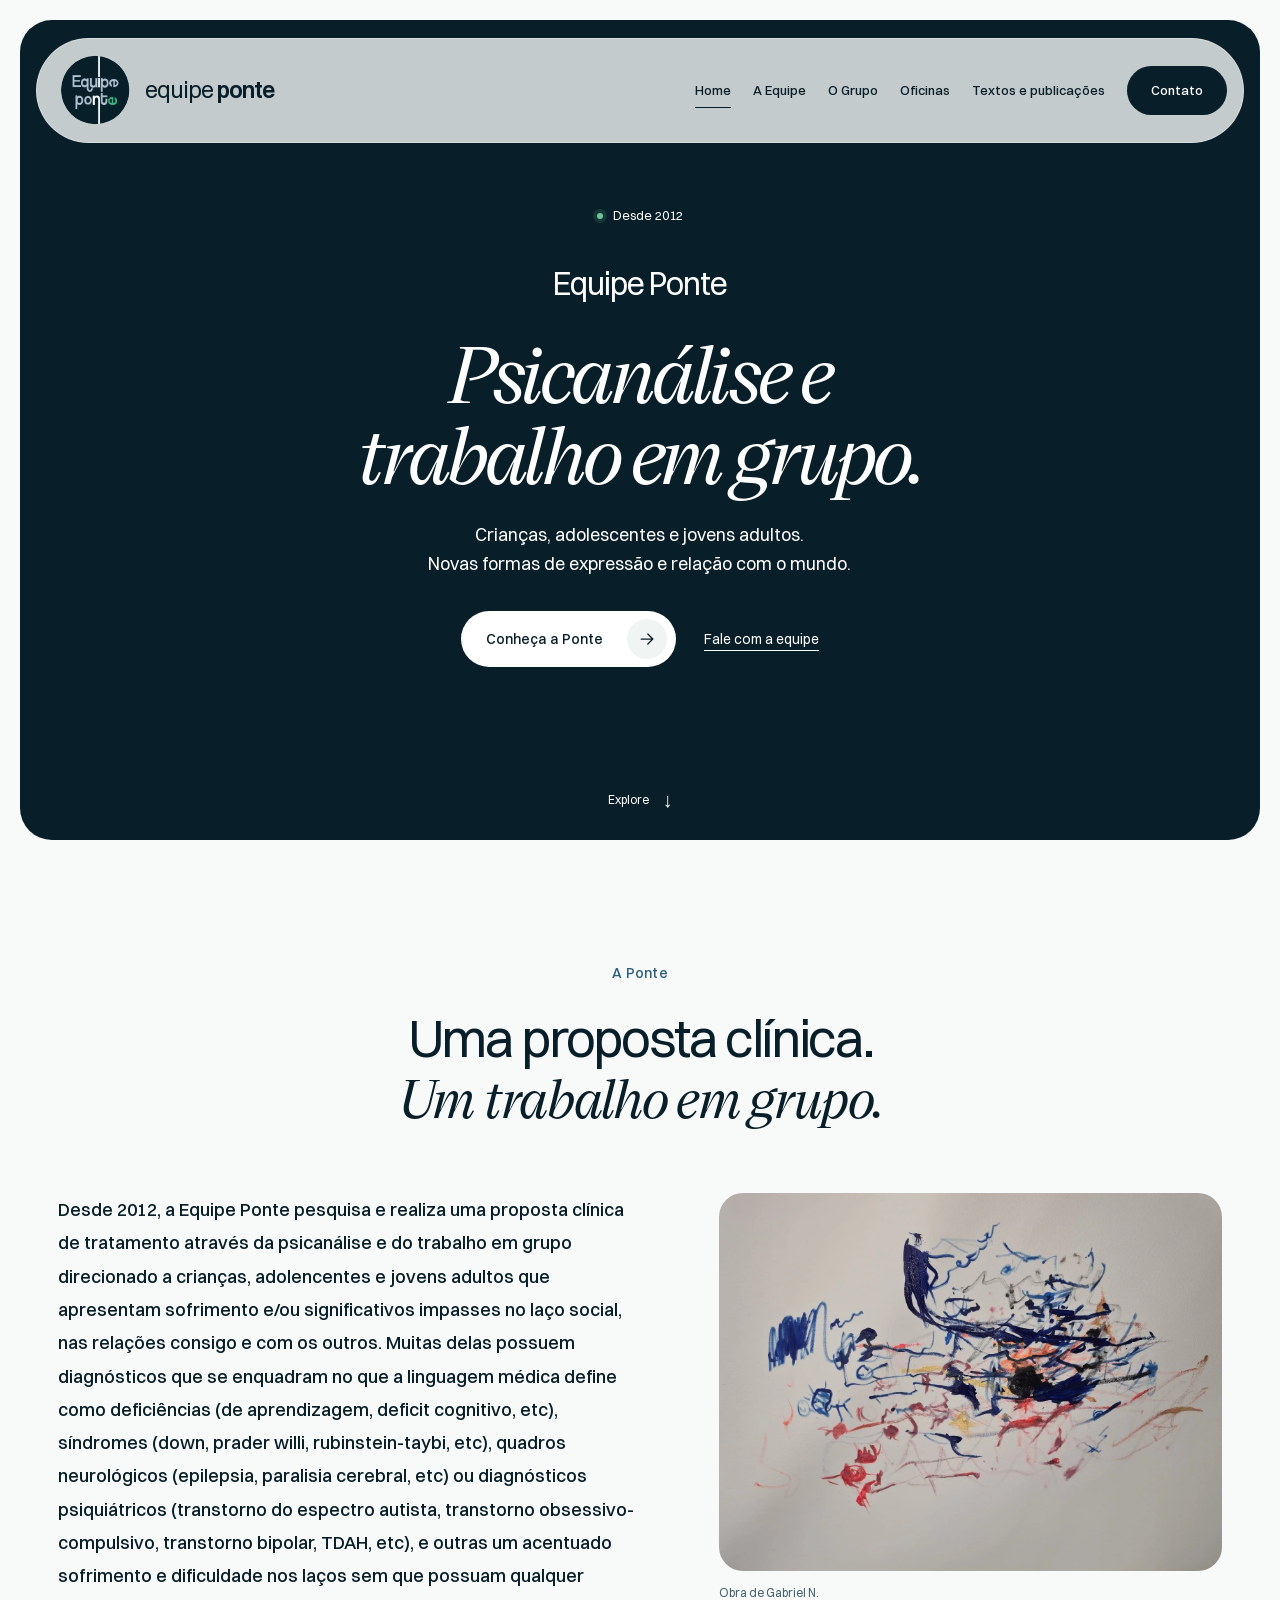
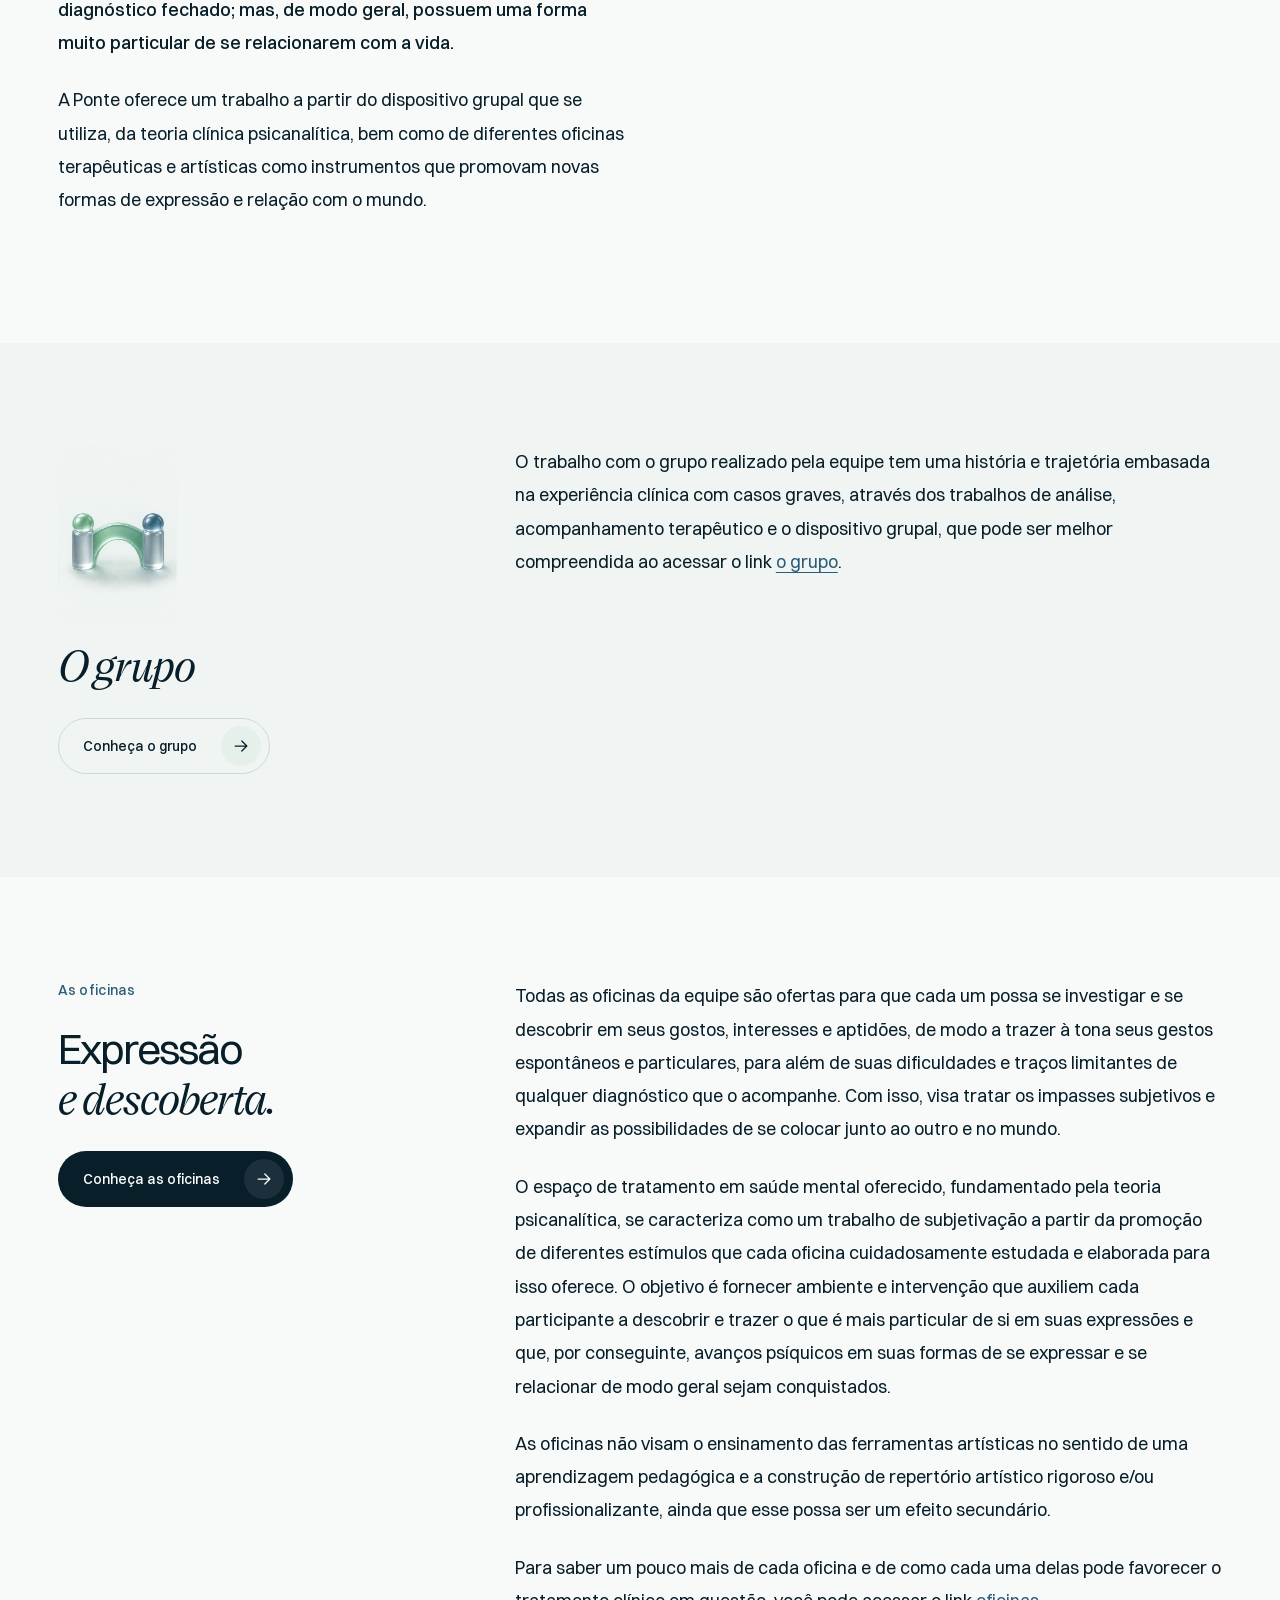
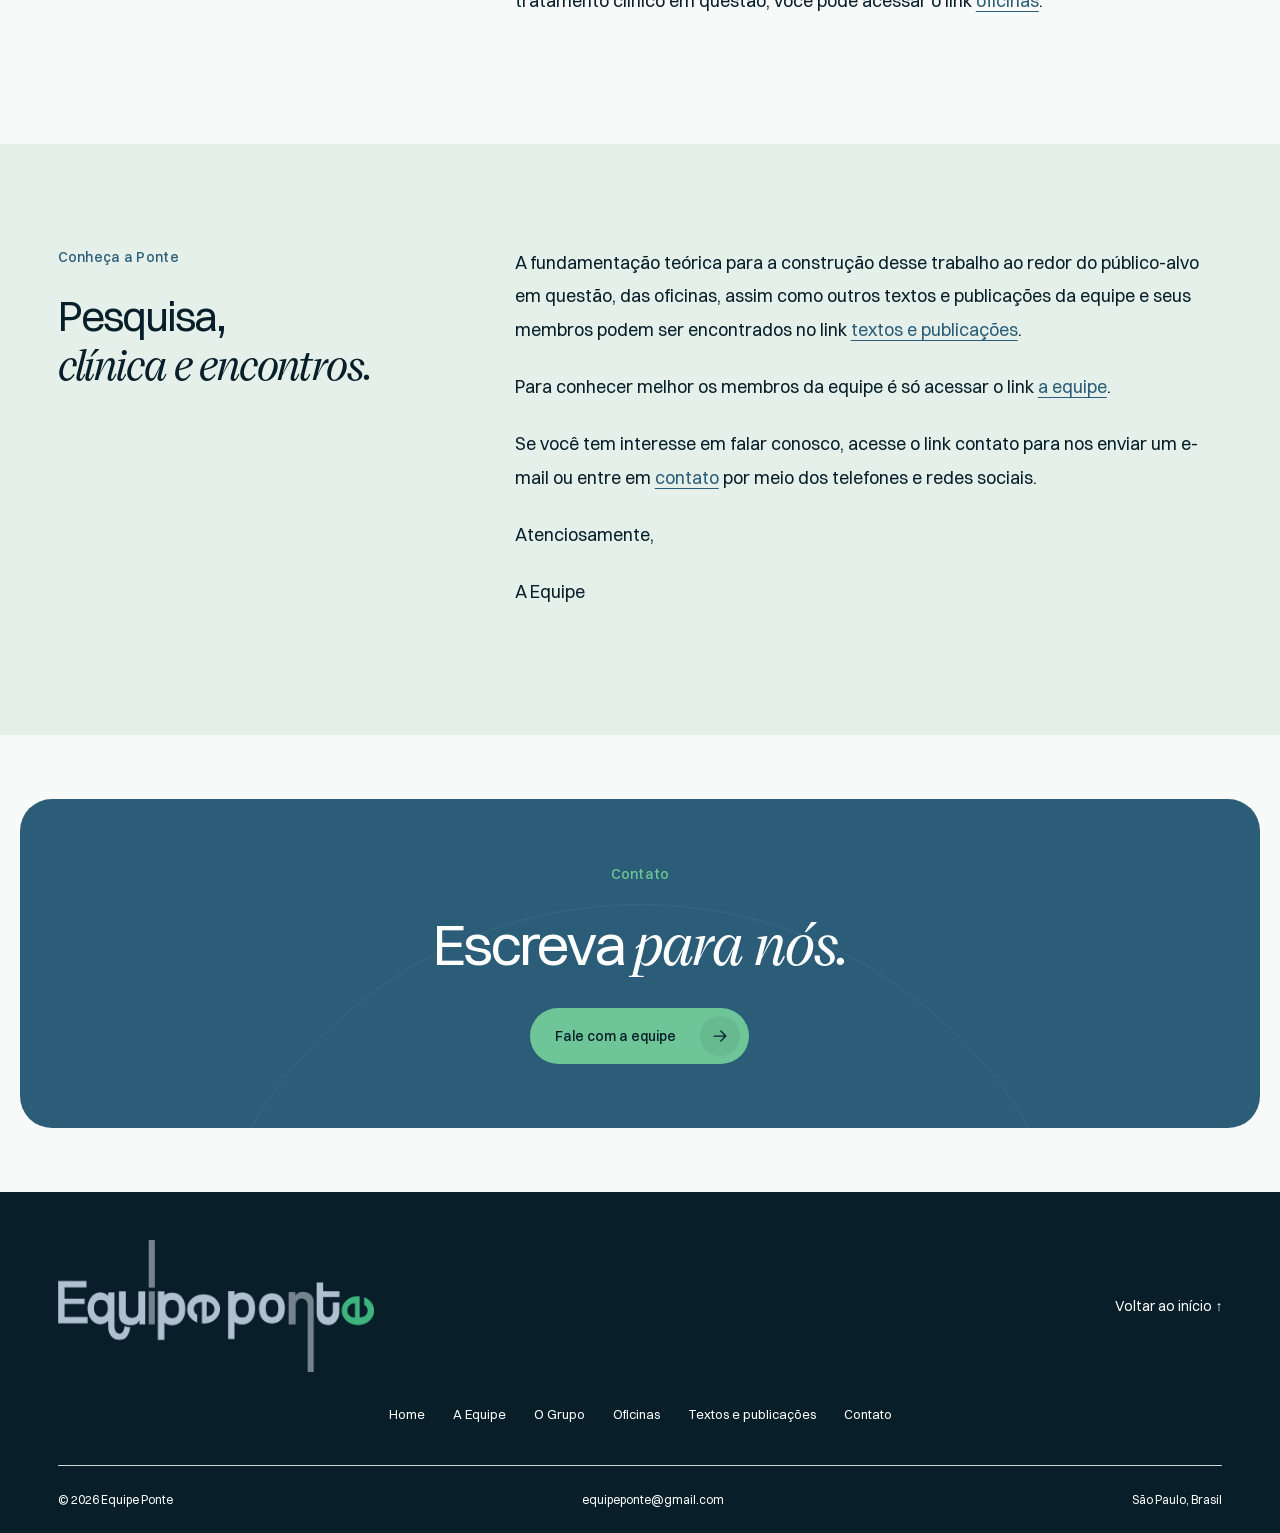
==== commit d7b06dbc: "feat: add brand-colored fluid cursor to dark hero" ====
--- a/public/index.html
+++ b/public/index.html
@@ -65,7 +65,7 @@
   <body>
     <a class="skip-link" href="#conteudo">Pular para o conteúdo</a>
     <main id="conteudo">
-      <section class="hero" aria-labelledby="hero-title">
+      <section class="hero" aria-labelledby="hero-title"><canvas class="hero-fluid" aria-hidden="true"></canvas><script src="assets/hero-fluid.js" defer></script>
         <header class="site-header">
           <a class="brand" href="index.html" aria-label="Equipe Ponte — Home"
             ><img
--- a/public/assets/styles.css
+++ b/public/assets/styles.css
@@ -347,25 +347,24 @@
   flex-direction: column;
   align-items: center;
 }
-.hero:before {
-  content: "";
+.hero::before,
+.hero::after {
+  content: none;
+}
+.hero {
+  background: var(--cinza-01);
+}
+.hero-fluid {
   position: absolute;
   inset: 0;
-  z-index: -2;
-  background: url("images/hero-sky.webp") center 55% / cover no-repeat;
-}
-.hero:after {
-  content: "";
-  position: absolute;
-  inset: 0;
+  width: 100%;
+  height: 100%;
   z-index: -1;
-  background: linear-gradient(
-    180deg,
-    #081e2920 0%,
-    #081e2948 45%,
-    #081e2940 72%,
-    #081e2908 100%
-  );
+  pointer-events: none;
+  opacity: 0.6;
+}
+@media (prefers-reduced-motion: reduce) {
+  .hero-fluid { display: none; }
 }
 .site-header {
   width: calc(100% - 32px);
@@ -1992,7 +1991,7 @@
 }
 
 /* Content links only change text and underline, never their surface. */
-a:not(.button):not(.nav-contact):hover {
+a:not(.button):not(.nav-contact):not(.brand):hover {
   color: var(--verde-01);
   text-decoration-color: var(--verde-01);
 }
@@ -2034,3 +2033,36 @@
   background: var(--verde-01);
   color: var(--ink);
 }
+
+/* Contact call-to-action hover. */
+.small-contact .button--mint:hover {
+  background: #000000;
+  border-color: #000000;
+  color: var(--white);
+}
+.small-contact .button--mint:hover .button__icon {
+  color: var(--white);
+}
+
+/* Keep the enlarged header mark centered inside the navigation. */
+.site-header .brand img {
+  transform: scale(1.425);
+  transform-origin: left center;
+  margin-right: 24px;
+  position: relative;
+  z-index: 1;
+}
+
+/* Include the scaled logo's visual bounds in the header spacing. */
+.site-header {
+  padding-block: calc(var(--space-4) + 11px);
+}
+
+/* Align the large panels with the content grid on wide monitors. */
+@media (min-width: 1440px) {
+  .hero,
+  .contact-section.small-contact {
+    max-width: var(--content-width);
+    margin-inline: auto;
+  }
+}
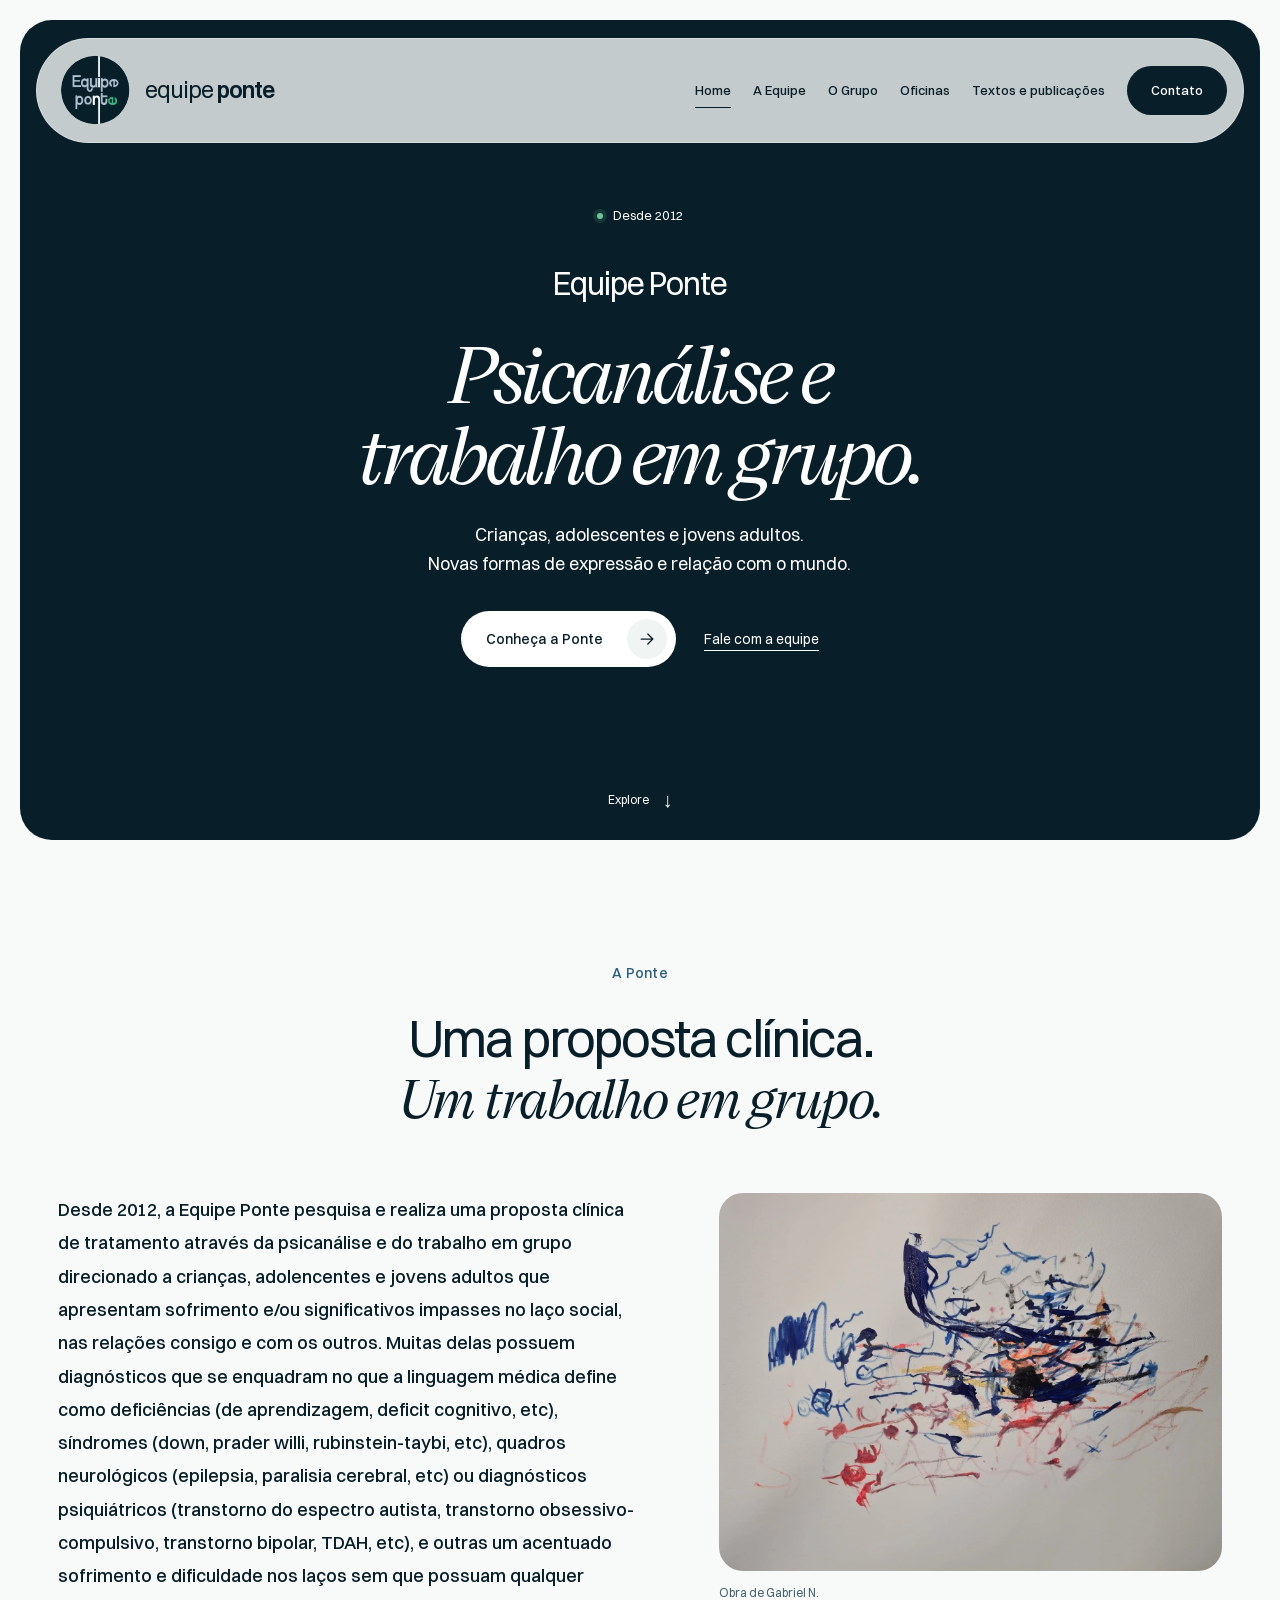
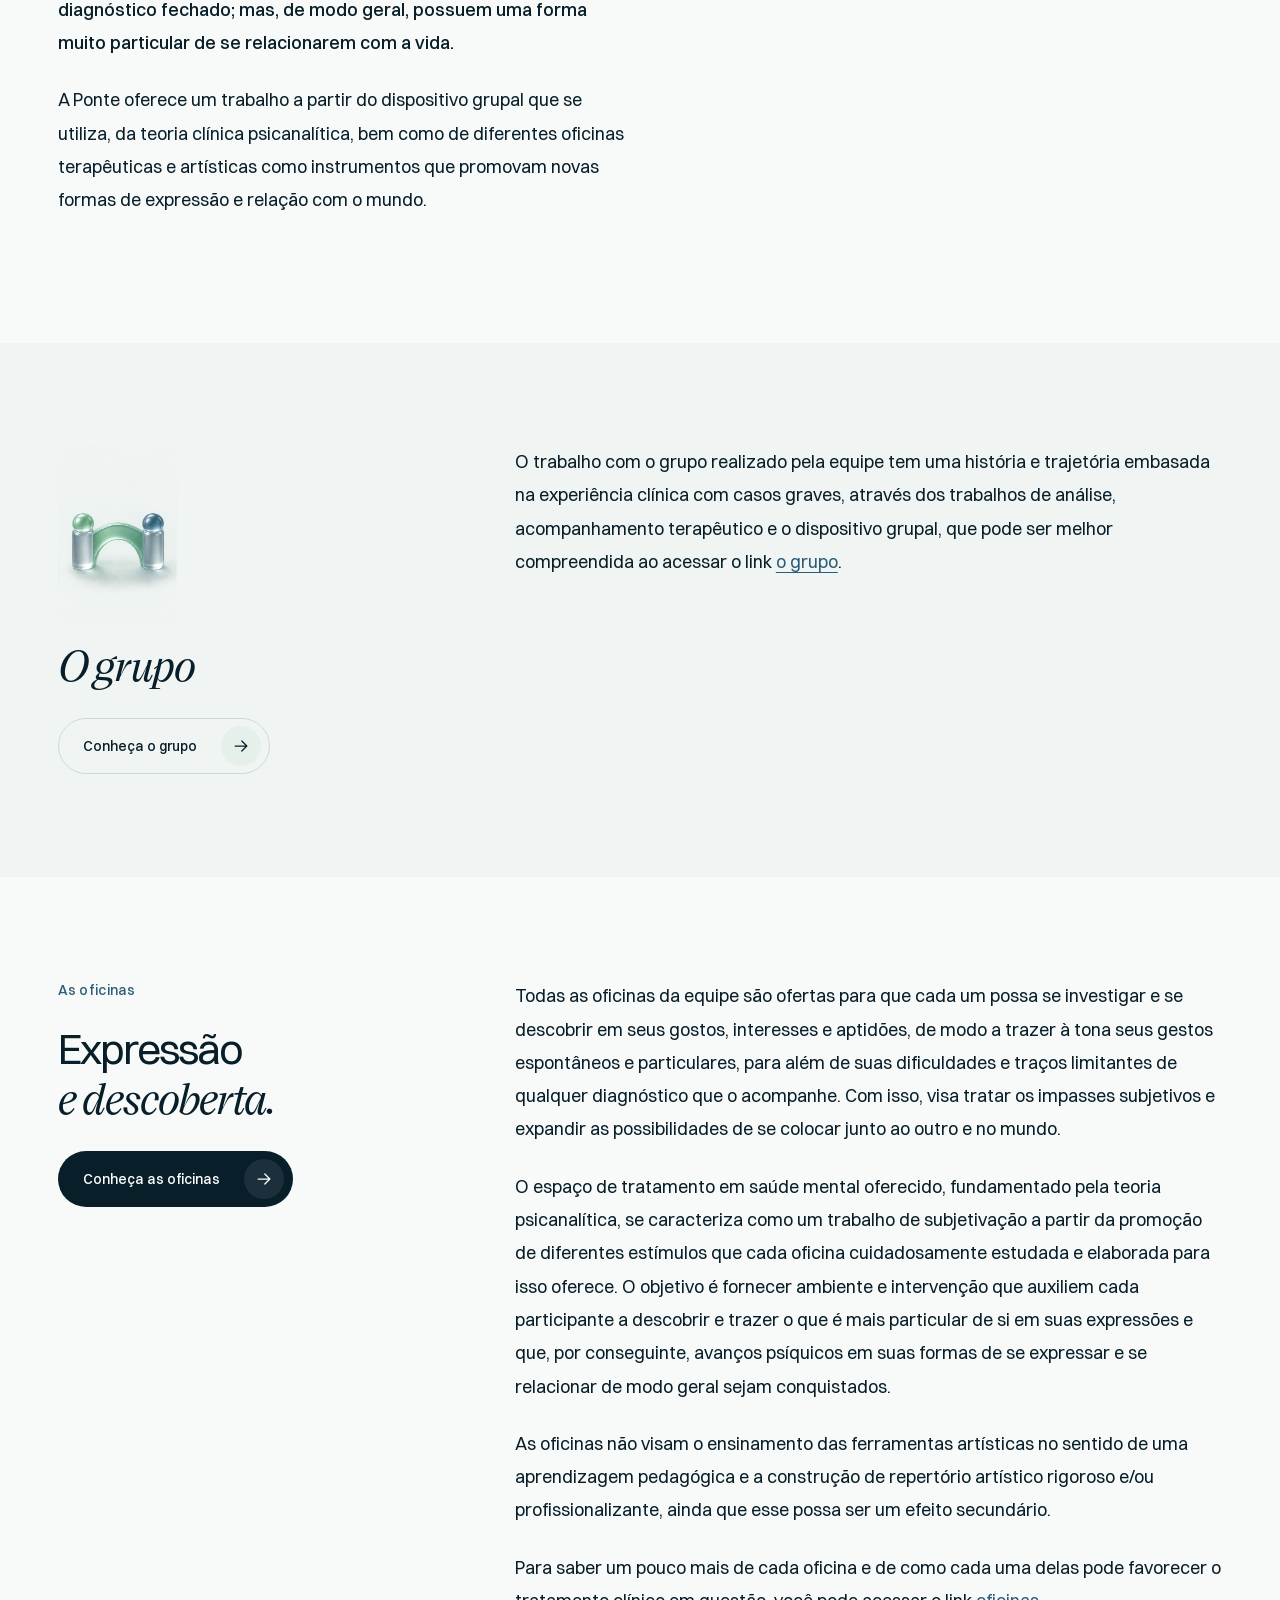
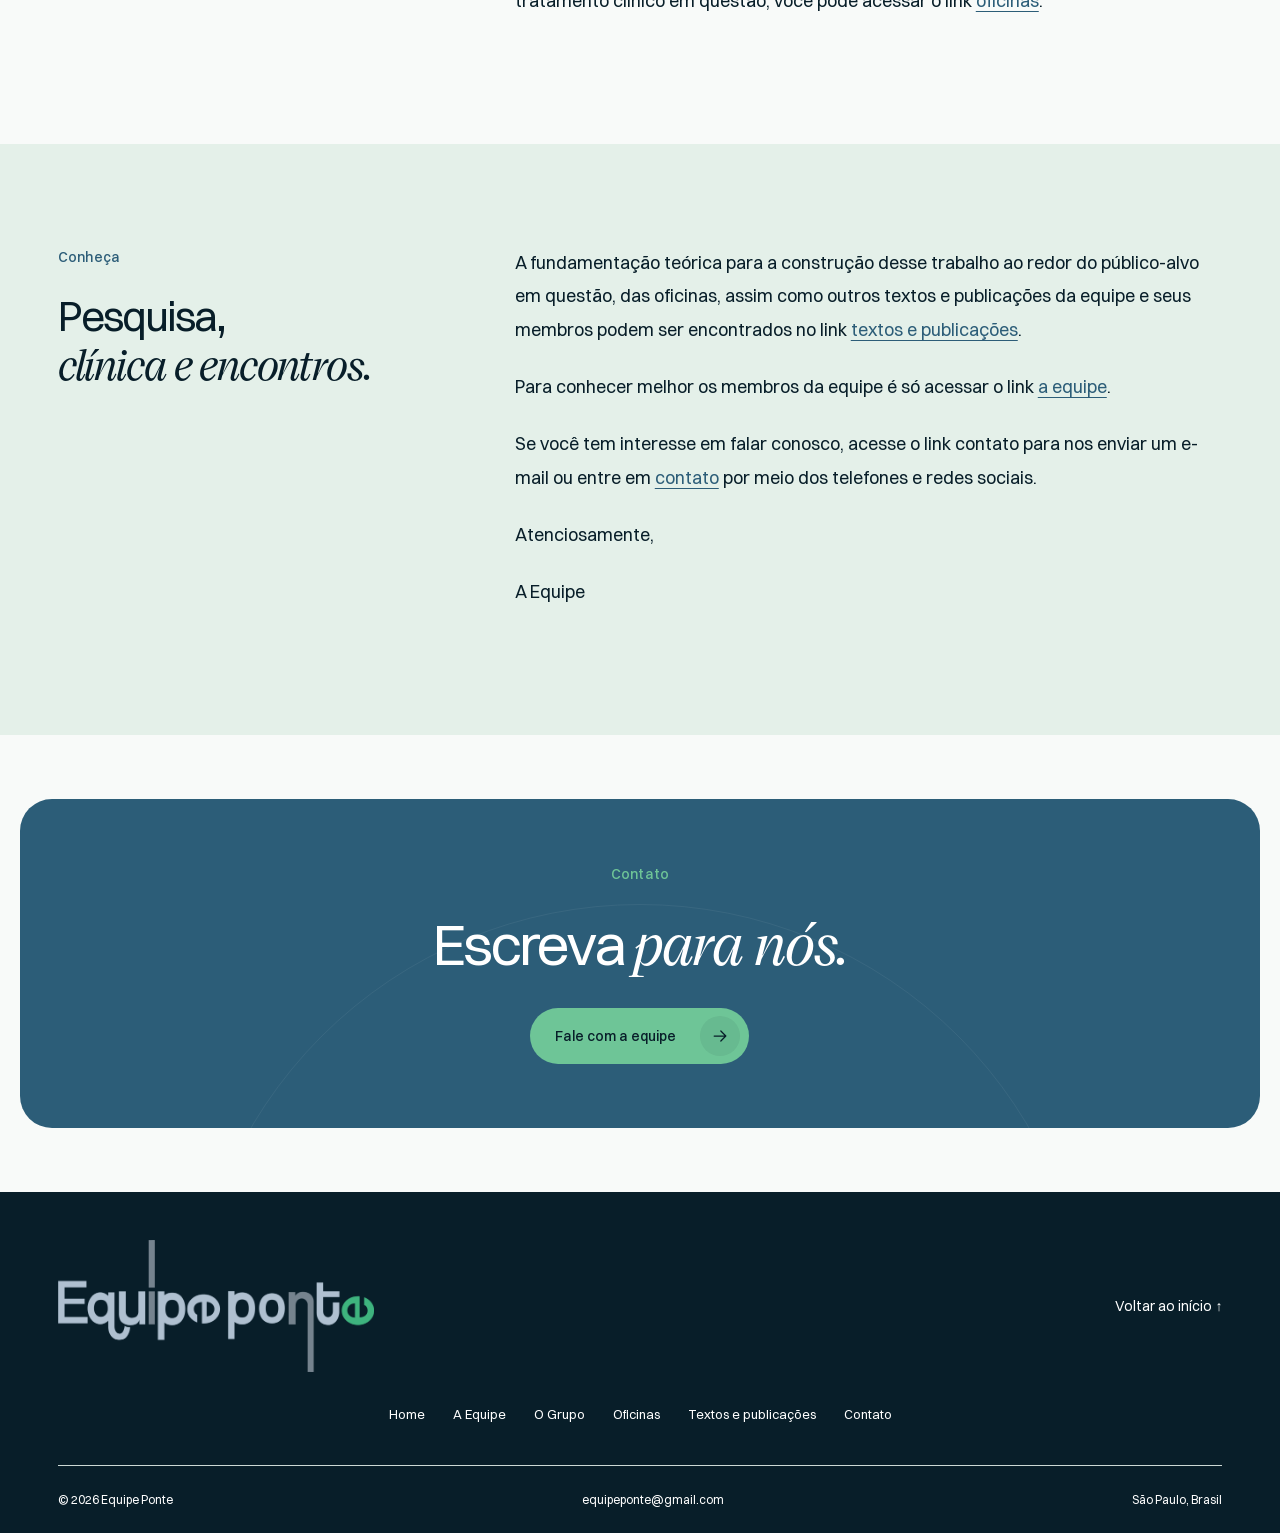
==== commit 8e7a46b6: "fix: shorten team section overline" ====
--- a/public/index.html
+++ b/public/index.html
@@ -250,7 +250,7 @@
       <section class="section team-section" id="equipe">
         <div class="wrap reading-layout">
           <div class="reading-aside">
-            <p class="overline">Conheça a Ponte</p>
+            <p class="overline">Conheça</p>
             <h2>Pesquisa,<br /><em>clínica e encontros.</em></h2>
           </div>
           <div class="prose">
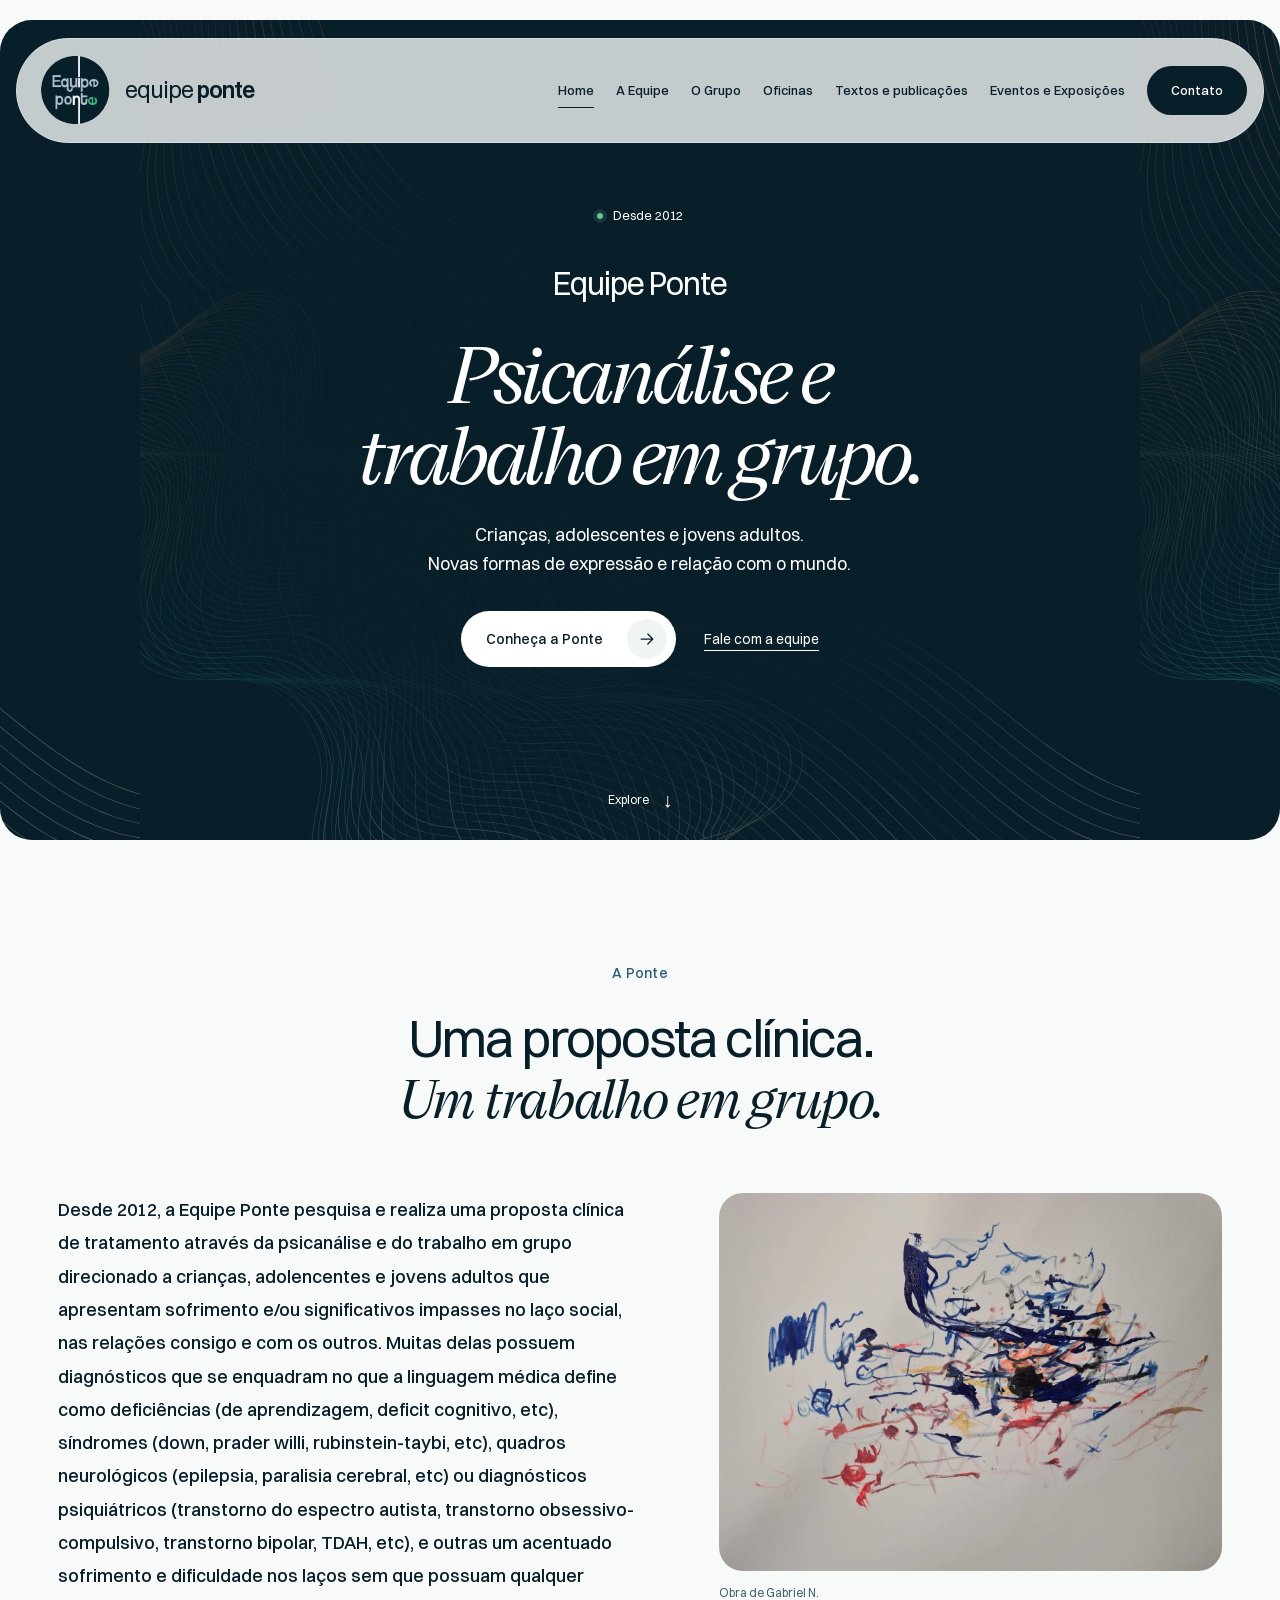
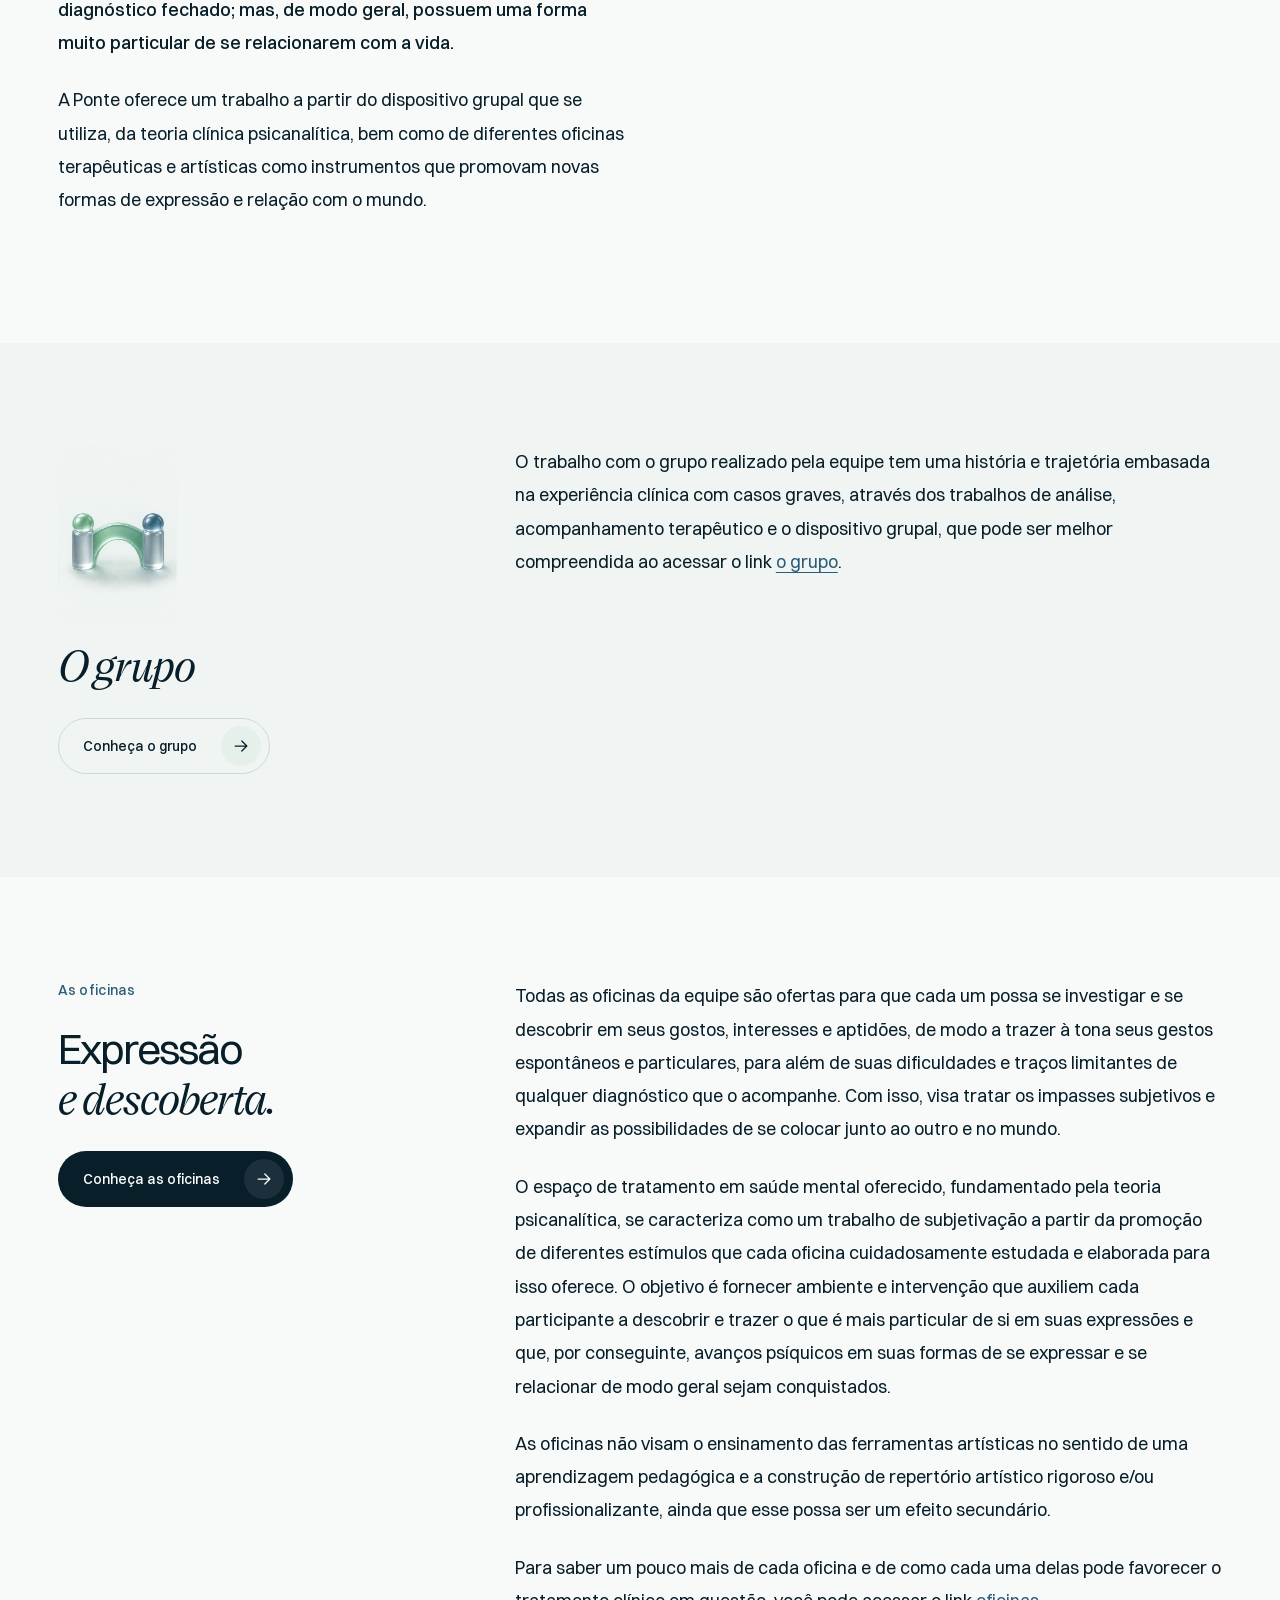
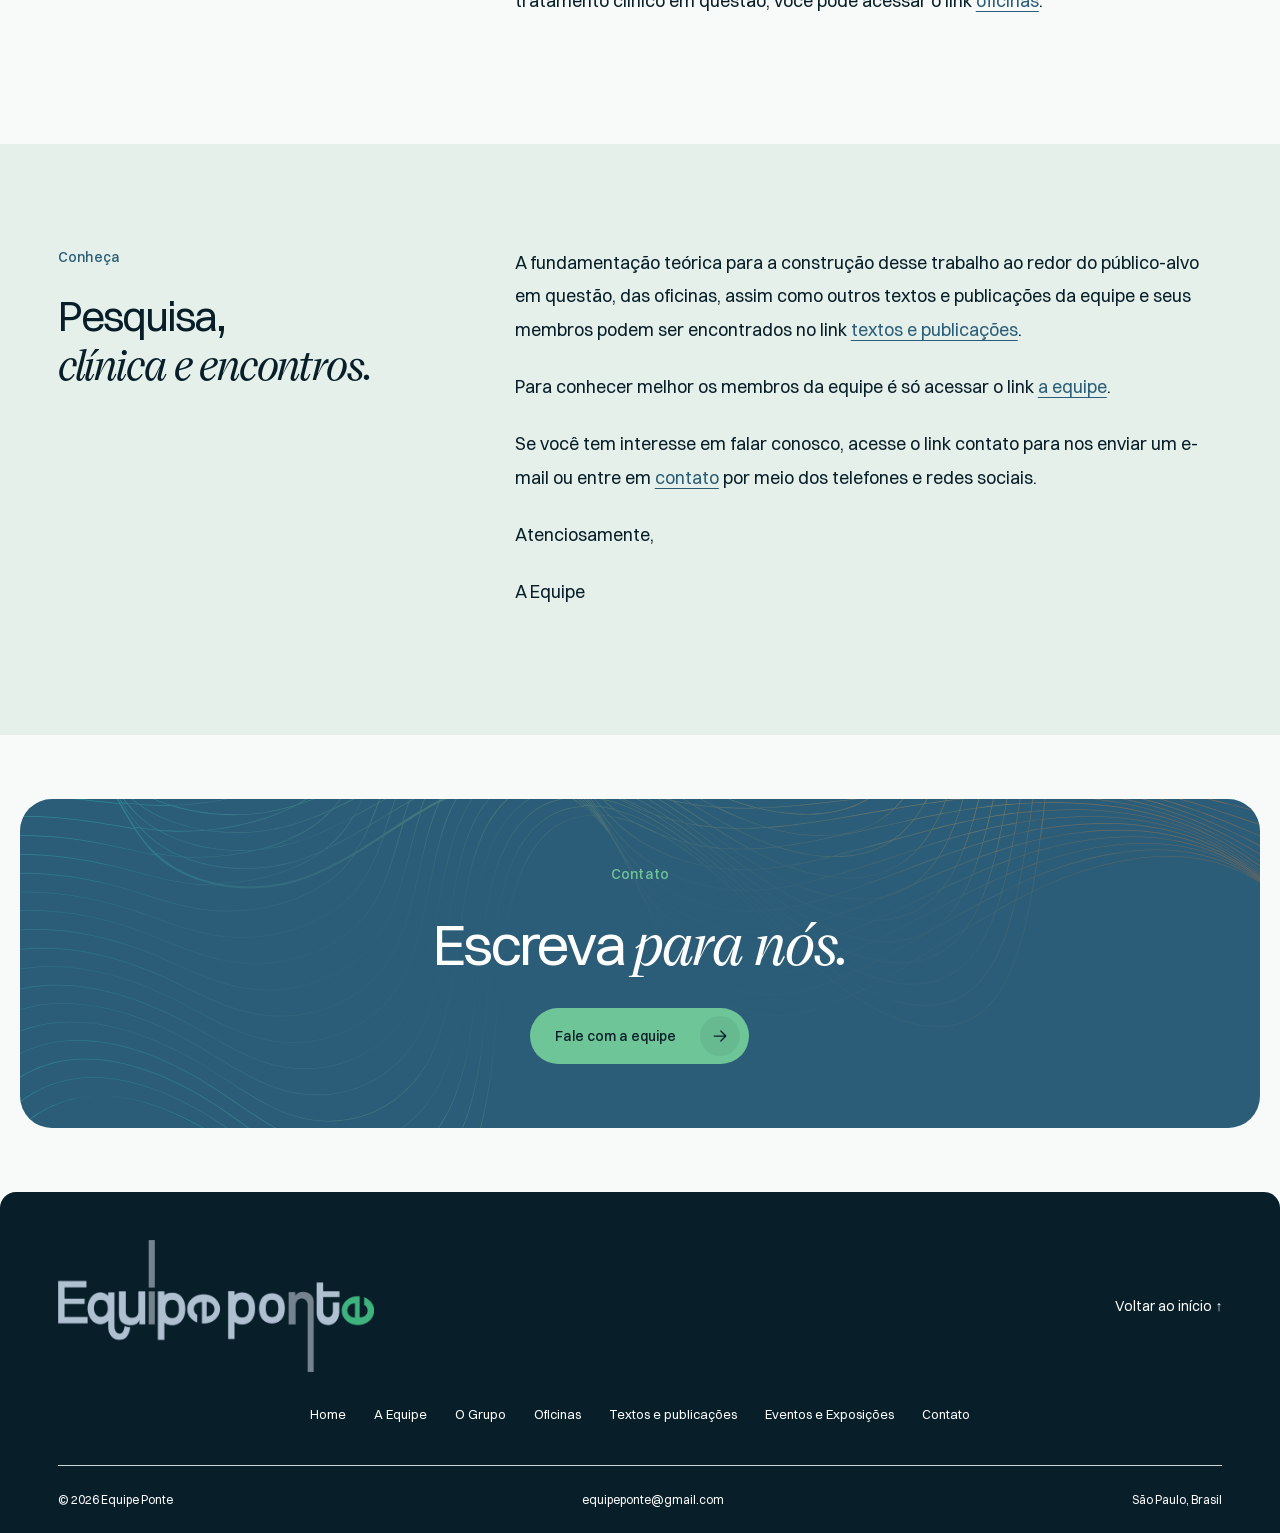
==== commit 650ba1f7: "feat: add events and exhibitions page and navigation" ====
--- a/public/index.html
+++ b/public/index.html
@@ -88,7 +88,7 @@
             ><a href="o-grupo.html">O Grupo</a
             ><a href="oficinas.html">Oficinas</a
             ><a href="textos-e-publicacoes.html">Textos e publicações</a
-            ><a href="contato.html" class="nav-contact">Contato</a>
+            ><a href="eventos-e-exposicoes.html">Eventos e Exposições</a><a href="contato.html" class="nav-contact">Contato</a>
           </nav>
         </header>
         <div class="hero__content">
@@ -303,7 +303,7 @@
         <a href="index.html">Home</a><a href="a-equipe.html">A Equipe</a
         ><a href="o-grupo.html">O Grupo</a><a href="oficinas.html">Oficinas</a
         ><a href="textos-e-publicacoes.html">Textos e publicações</a
-        ><a href="contato.html">Contato</a>
+        ><a href="eventos-e-exposicoes.html">Eventos e Exposições</a><a href="contato.html">Contato</a>
       </nav>
       <div class="footer-bottom">
         <span>© 2026 Equipe Ponte</span
--- a/public/assets/styles.css
+++ b/public/assets/styles.css
@@ -73,6 +73,7 @@
   --page-gutter: clamp(1.25rem, 4.5vw, 5rem);
   --content-width: 1280px;
   --radius-sm: 12px;
+  --radius-footer: 16px;
   --radius-card: 24px;
   --radius-panel: 32px;
   --radius-pill: 999px;
@@ -347,9 +348,22 @@
   flex-direction: column;
   align-items: center;
 }
-.hero::before,
+.hero::before {
+  content: "";
+  position: absolute;
+  inset: 0;
+  z-index: -3;
+  background: url("images/hero-pattern.svg") center / 1000px repeat;
+  opacity: 0.6;
+  pointer-events: none;
+}
 .hero::after {
-  content: none;
+  content: "";
+  position: absolute;
+  inset: 0;
+  z-index: -2;
+  background: radial-gradient(ellipse at center, #081e29 10%, rgba(8, 30, 41, 0.9) 45%, rgba(8, 30, 41, 0.25) 100%);
+  pointer-events: none;
 }
 .hero {
   background: var(--cinza-01);
@@ -1419,11 +1433,6 @@
     transition: none !important;
   }
 }
-@media (max-width: 600px) {
-  .hero:before {
-    background-image: url("images/hero-sky-small.webp");
-  }
-}
 /* Multi-page editorial layouts, using the shared design tokens. */
 .site-header nav {
   gap: 22px;
@@ -1804,7 +1813,7 @@
 .footer-nav a:hover {
   text-decoration: underline;
 }
-@media (min-width: 901px) and (max-width: 1100px) {
+@media (min-width: 901px) and (max-width: 1200px) {
   .site-header {
     position: relative;
   }
@@ -2008,6 +2017,7 @@
 /* Footer surface shared by every page, including the design system. */
 .footer.wrap {
   width: 100%;
+  border-radius: var(--radius-footer) var(--radius-footer) 0 0;
   padding-inline: max(var(--page-gutter), calc((100% - var(--content-width)) / 2));
   background: var(--cinza-01);
   color: var(--white);
@@ -2058,11 +2068,36 @@
   padding-block: calc(var(--space-4) + 11px);
 }
 
-/* Align the large panels with the content grid on wide monitors. */
+/* Align the contact panel with the content grid on wide monitors. */
 @media (min-width: 1440px) {
-  .hero,
   .contact-section.small-contact {
     max-width: var(--content-width);
     margin-inline: auto;
   }
 }
+
+/* Full-width Hero at every viewport size. */
+.hero {
+  width: 100%;
+  max-width: none;
+  margin-inline: 0;
+}
+
+/* Decorative contact pattern; keep the reading area calm. */
+.small-contact::before {
+  content: "";
+  position: absolute;
+  inset: 0;
+  background: url("images/contact-pattern.svg") center / cover no-repeat;
+  opacity: 0.6;
+  pointer-events: none;
+}
+.small-contact::after {
+  inset: 0;
+  width: auto;
+  height: auto;
+  border: 0;
+  border-radius: inherit;
+  transform: none;
+  background: radial-gradient(ellipse at center, #2c5d78 10%, rgba(44, 93, 120, 0.9) 40%, rgba(44, 93, 120, 0.15) 100%);
+}
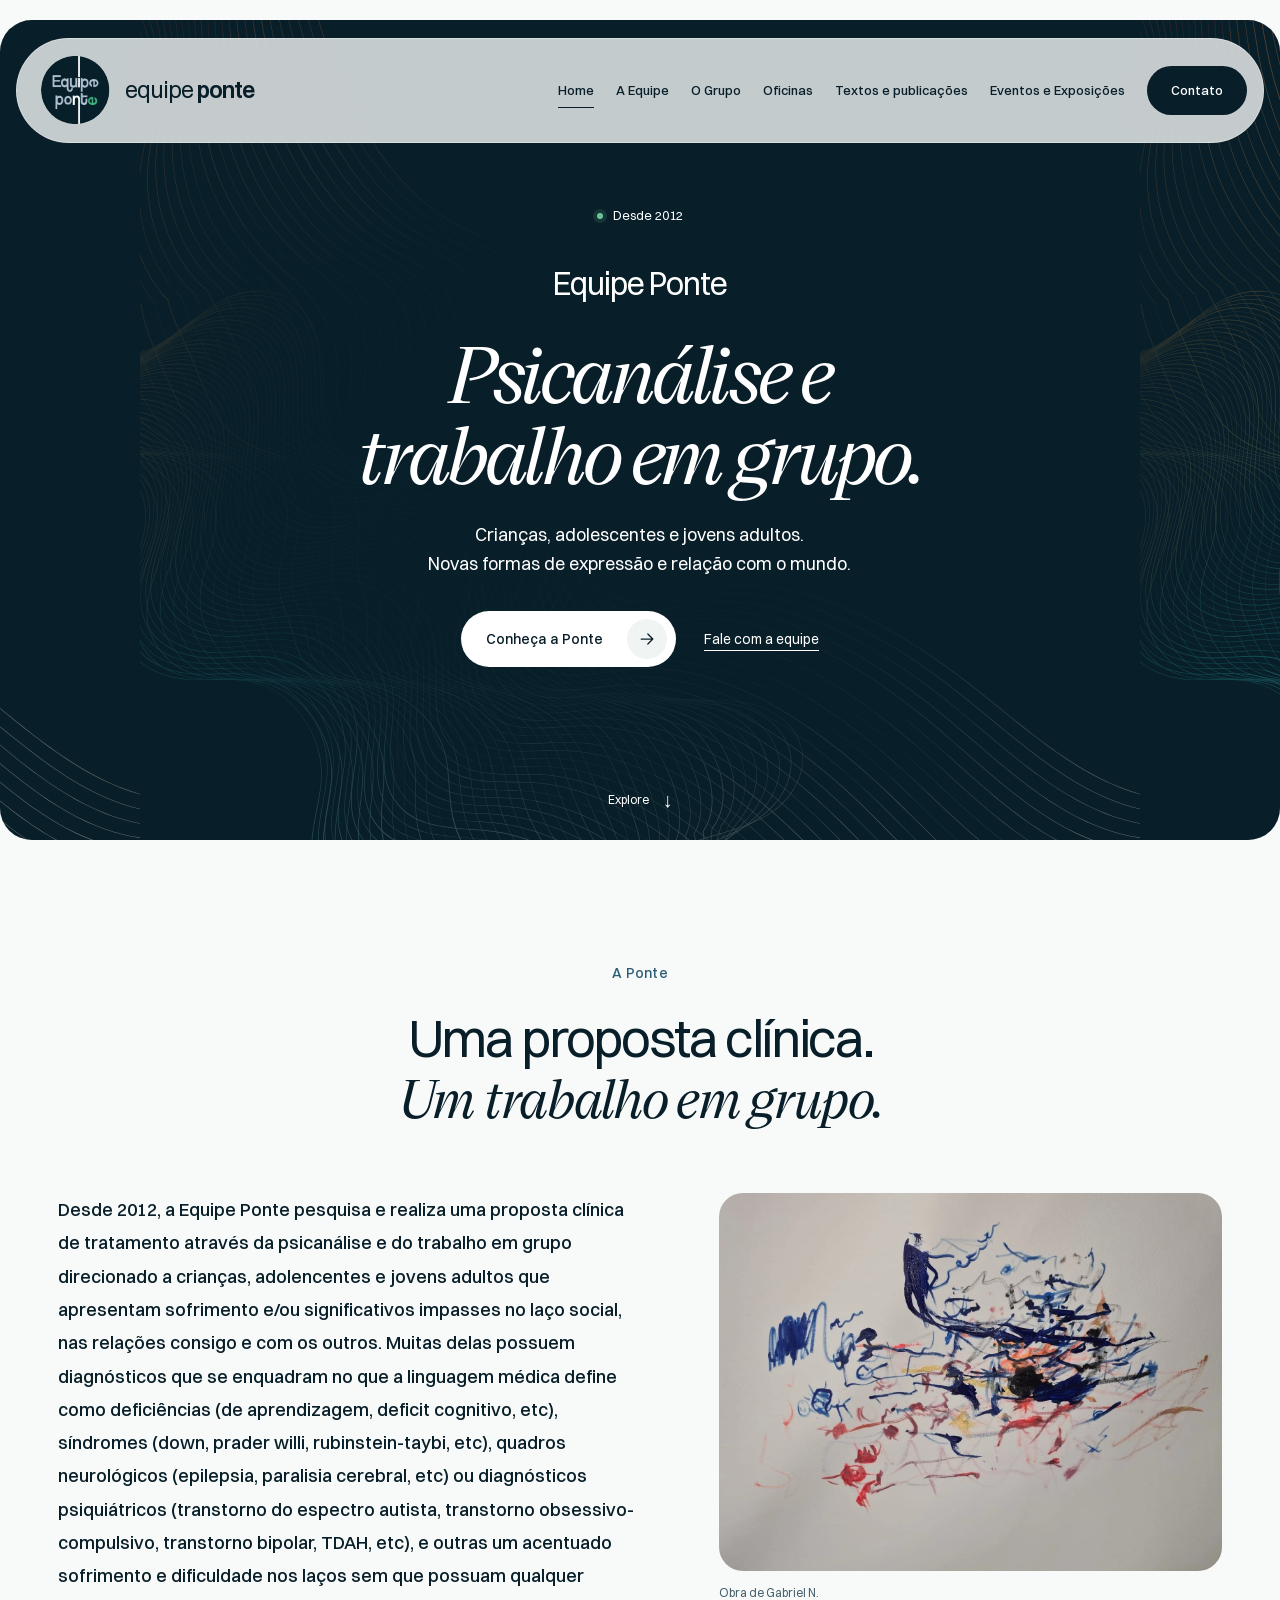
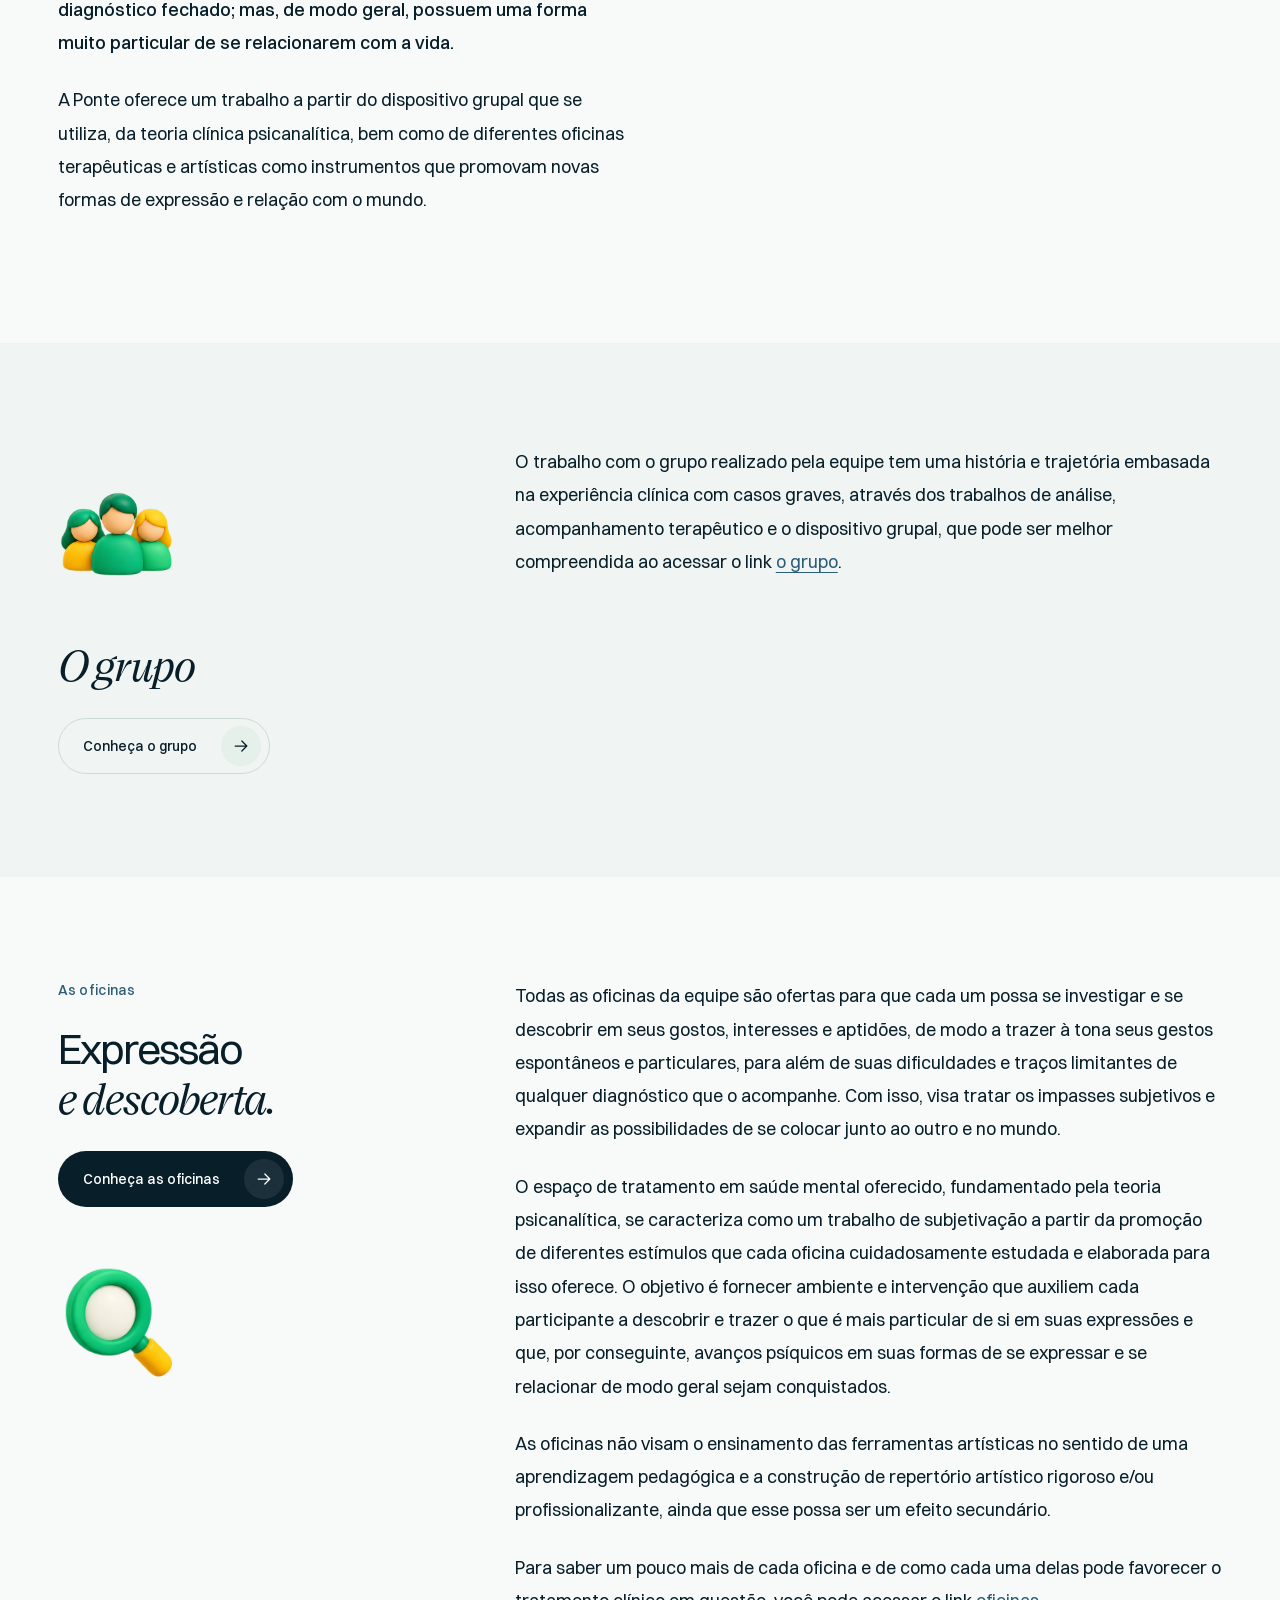
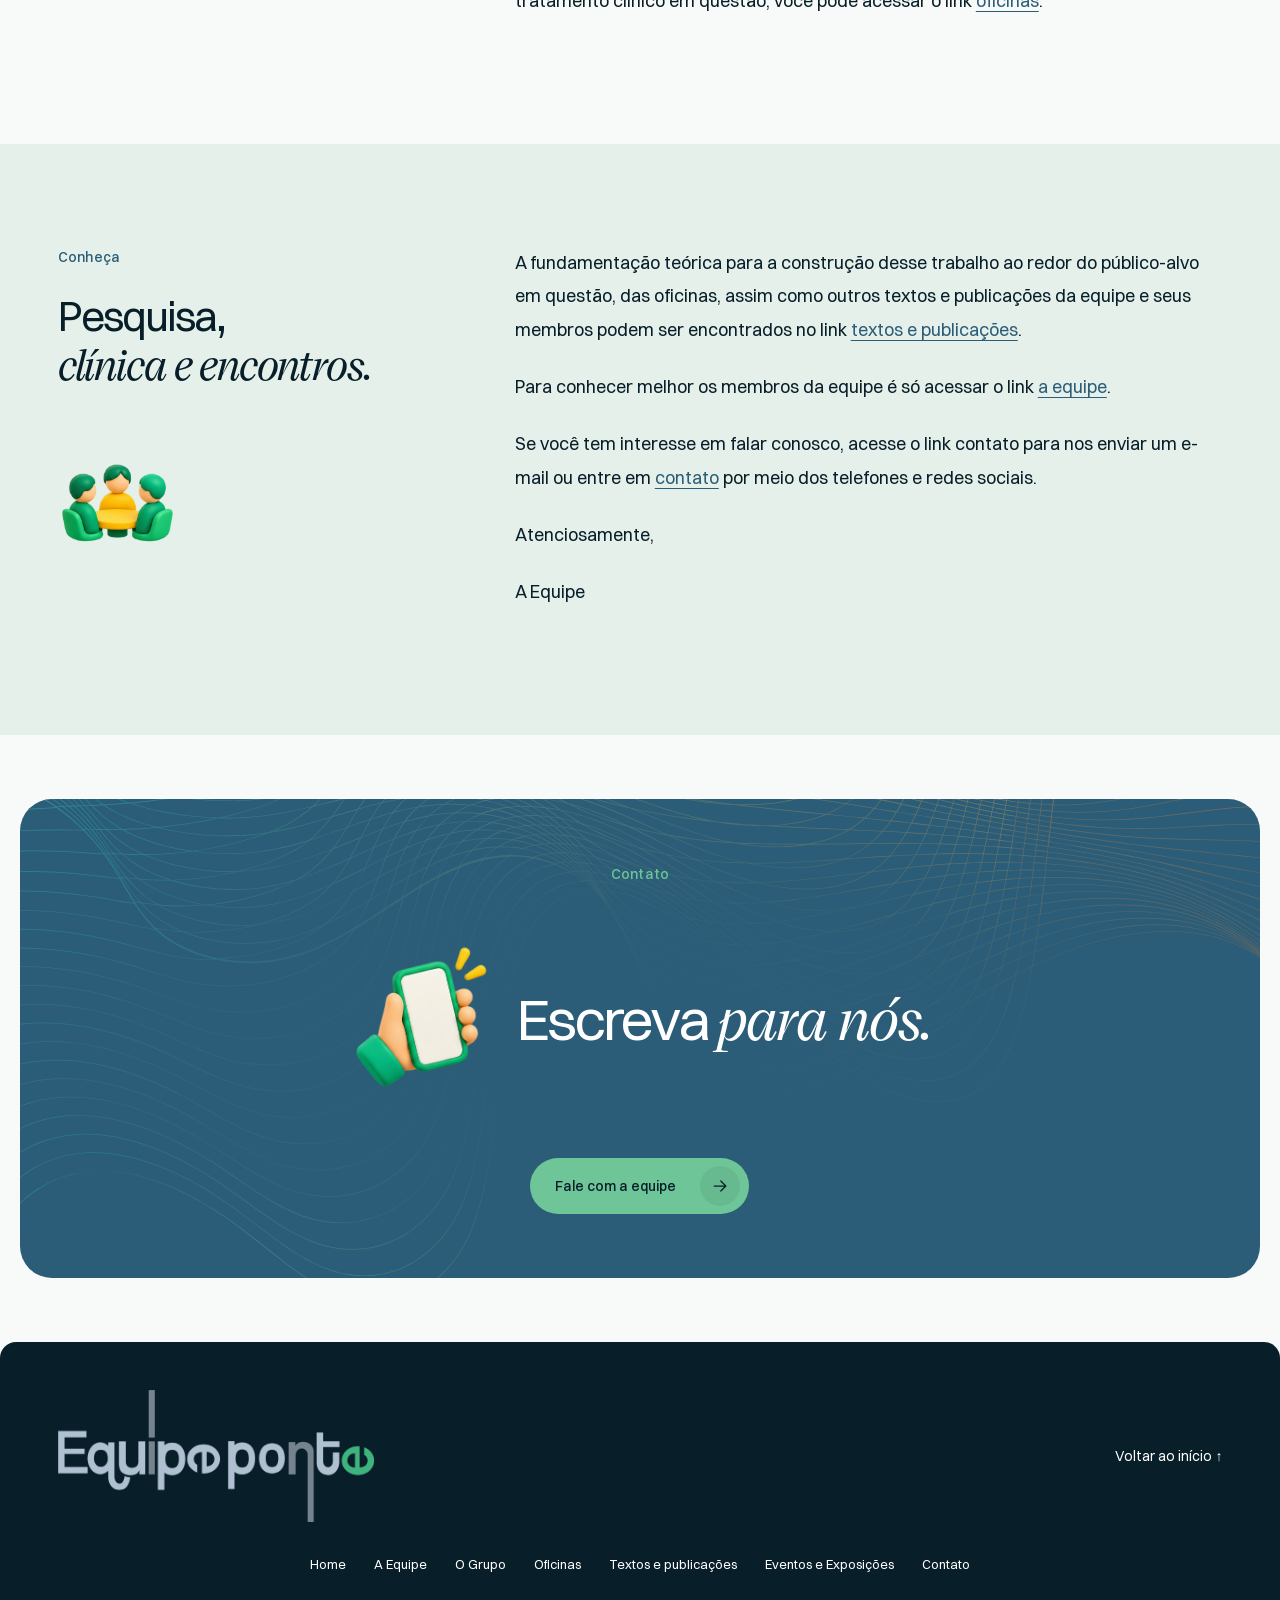
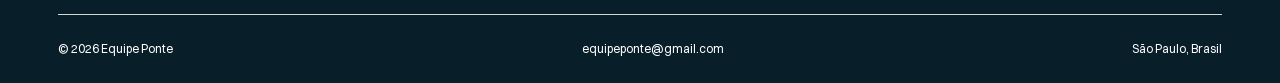
==== commit 941592b5: "feat: add supplied group search meeting and contact icons" ====
--- a/public/index.html
+++ b/public/index.html
@@ -172,7 +172,7 @@
       <section class="group-section section" id="grupo">
         <div class="wrap reading-layout">
           <div class="reading-aside">
-            <span class="icon-3d icon-3d--bridge" aria-hidden="true"></span>
+            <img class="home-section-icon" src="assets/images/grupo-icon.png" width="120" height="180" alt="" loading="lazy">
             <h2><em>O grupo</em></h2>
             <a class="button button--outline" href="o-grupo.html"
               >Conheça o grupo<span class="button__icon"
@@ -211,7 +211,7 @@
                   stroke-linecap="round"
                   stroke-linejoin="round"
                 /></svg></span
-          ></a>
+          ></a><img class="home-section-icon" src="assets/images/search-icon.png" width="120" height="180" alt="" loading="lazy">
         </div>
         <div class="prose">
           <p data-source-paragraph="6">
@@ -251,7 +251,7 @@
         <div class="wrap reading-layout">
           <div class="reading-aside">
             <p class="overline">Conheça</p>
-            <h2>Pesquisa,<br /><em>clínica e encontros.</em></h2>
+            <h2>Pesquisa,<br /><em>clínica e encontros.</em></h2><img class="home-section-icon" src="assets/images/reunion-icon.png" width="120" height="180" alt="" loading="lazy">
           </div>
           <div class="prose">
             <p data-source-paragraph="10">
@@ -278,7 +278,7 @@
       <section class="contact-section small-contact">
         <div class="wrap contact-inner">
           <p class="overline">Contato</p>
-          <h2>Escreva <em>para nós.</em></h2>
+          <div class="home-contact-heading"><img class="home-section-icon home-section-icon--contact" src="assets/images/contact-icon.png" width="144" height="216" alt="" loading="lazy"><h2>Escreva <em>para nós.</em></h2></div>
           <a class="button button--mint" href="contato.html"
             >Fale com a equipe<span class="button__icon"
               ><svg viewBox="0 0 24 24" fill="none" aria-hidden="true">
--- a/public/assets/styles.css
+++ b/public/assets/styles.css
@@ -2101,3 +2101,68 @@
   transform: none;
   background: radial-gradient(ellipse at center, #2c5d78 10%, rgba(44, 93, 120, 0.9) 40%, rgba(44, 93, 120, 0.15) 100%);
 }
+
+.publication-empty > .icon-3d--publications {
+  background-image: url("images/textos-icon.png");
+  background-size: contain;
+  background-position: center;
+  mix-blend-mode: normal;
+}
+
+/* Workshop icons sit beside their titles without changing photo dimensions. */
+.photo-card > span {
+  gap: 12px;
+}
+.photo-card .workshop-title-icon {
+  width: 44px;
+  height: 44px;
+  flex: 0 0 44px;
+  object-fit: contain;
+}
+.photo-card strong {
+  margin-right: auto;
+}
+.photo-card > span > svg {
+  flex-shrink: 0;
+}
+@media (max-width: 600px) {
+  .photo-card > span { gap: 6px; font-size: 18px; }
+  .photo-card .workshop-title-icon {
+    width: 30px;
+    height: 30px;
+    flex-basis: 30px;
+  }
+}
+@media (max-width: 380px) {
+  .photo-grid { grid-template-columns: 1fr; }
+}
+
+.home-section-icon {
+  display: block;
+  width: 120px;
+  height: 180px;
+  object-fit: contain;
+  margin: 24px 0 16px;
+}
+#grupo .home-section-icon { margin-top: 0; }
+.home-contact-heading {
+  display: flex;
+  justify-content: center;
+  align-items: center;
+  gap: 24px;
+}
+.home-contact-heading .home-section-icon--contact {
+  width: 144px;
+  height: 216px;
+  margin: 0;
+  flex-shrink: 0;
+}
+.home-contact-heading h2 { margin: 0; }
+@media (max-width: 600px) {
+  .home-contact-heading { gap: 12px; }
+  .home-contact-heading .home-section-icon--contact {
+    width: 96px;
+    height: 144px;
+  }
+  .small-contact .home-contact-heading h2 { font-size: clamp(1.8rem, 6vw, 2.5rem); }
+}
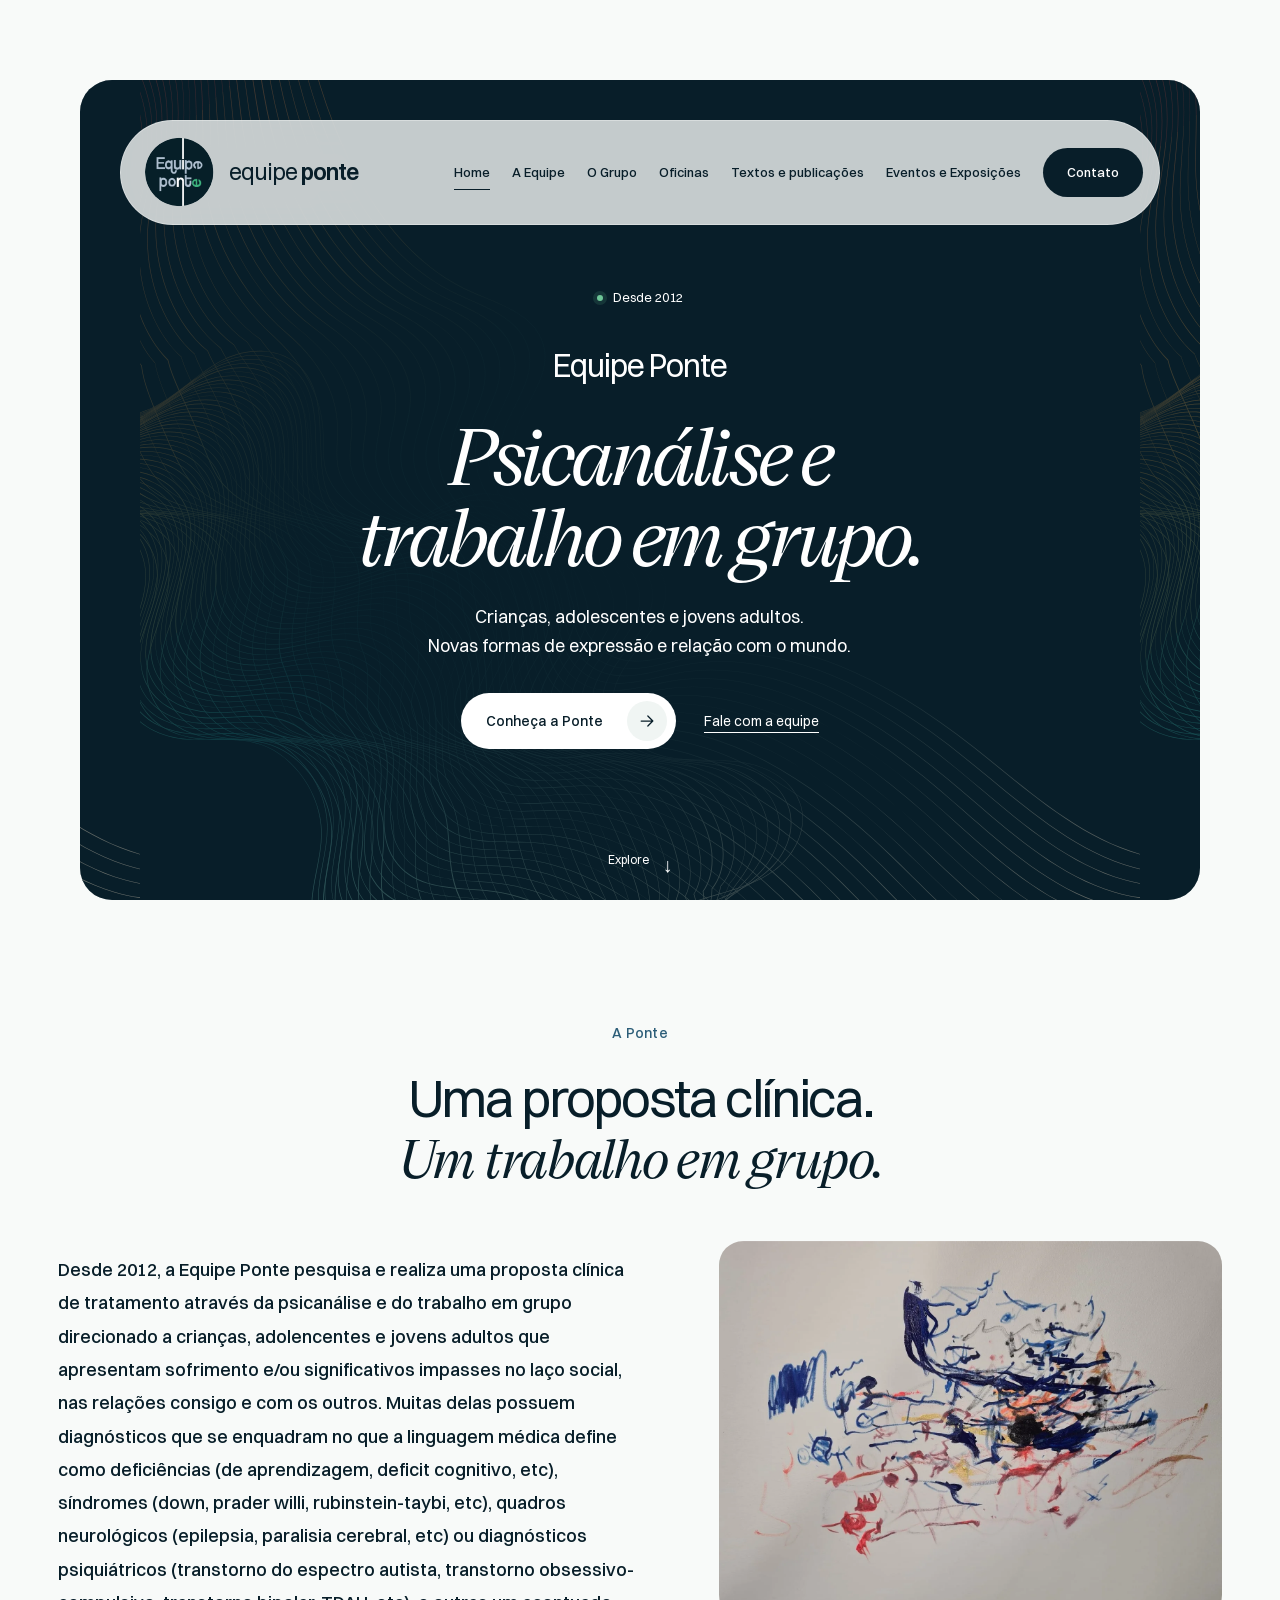
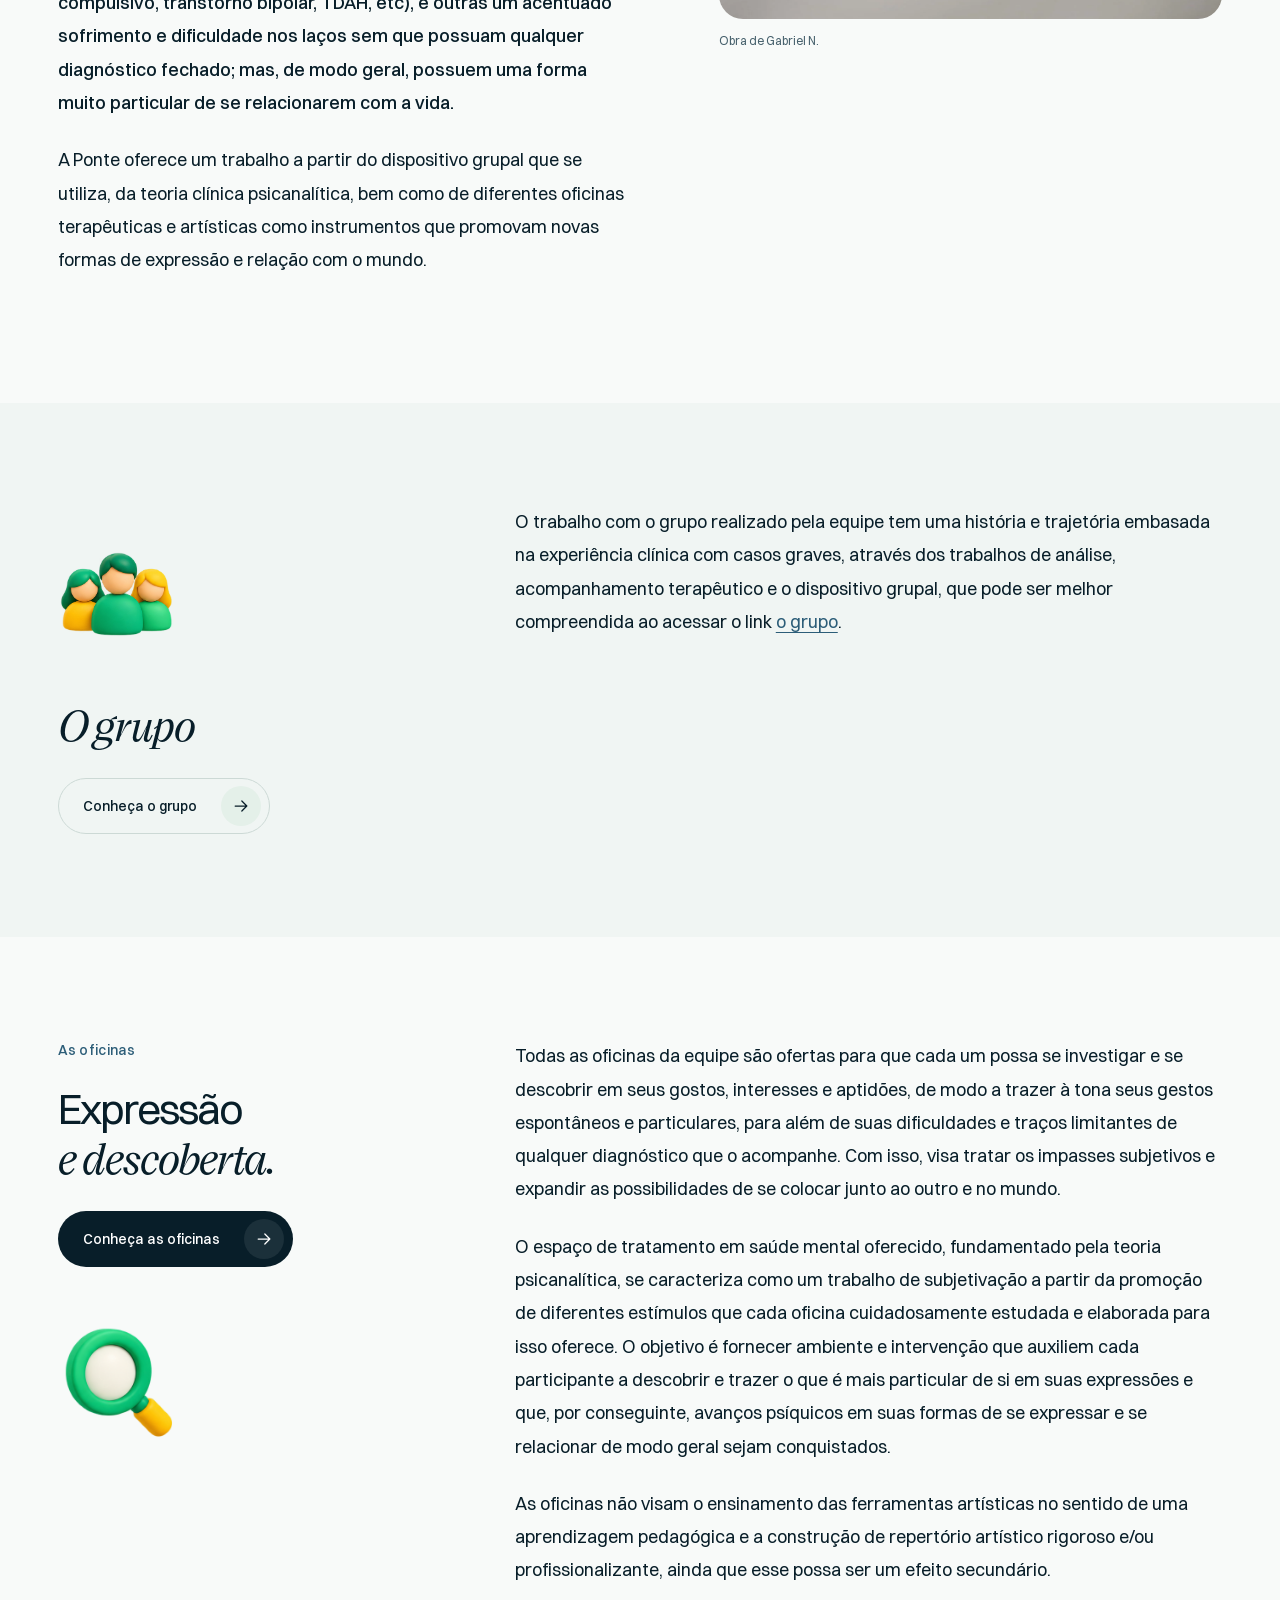
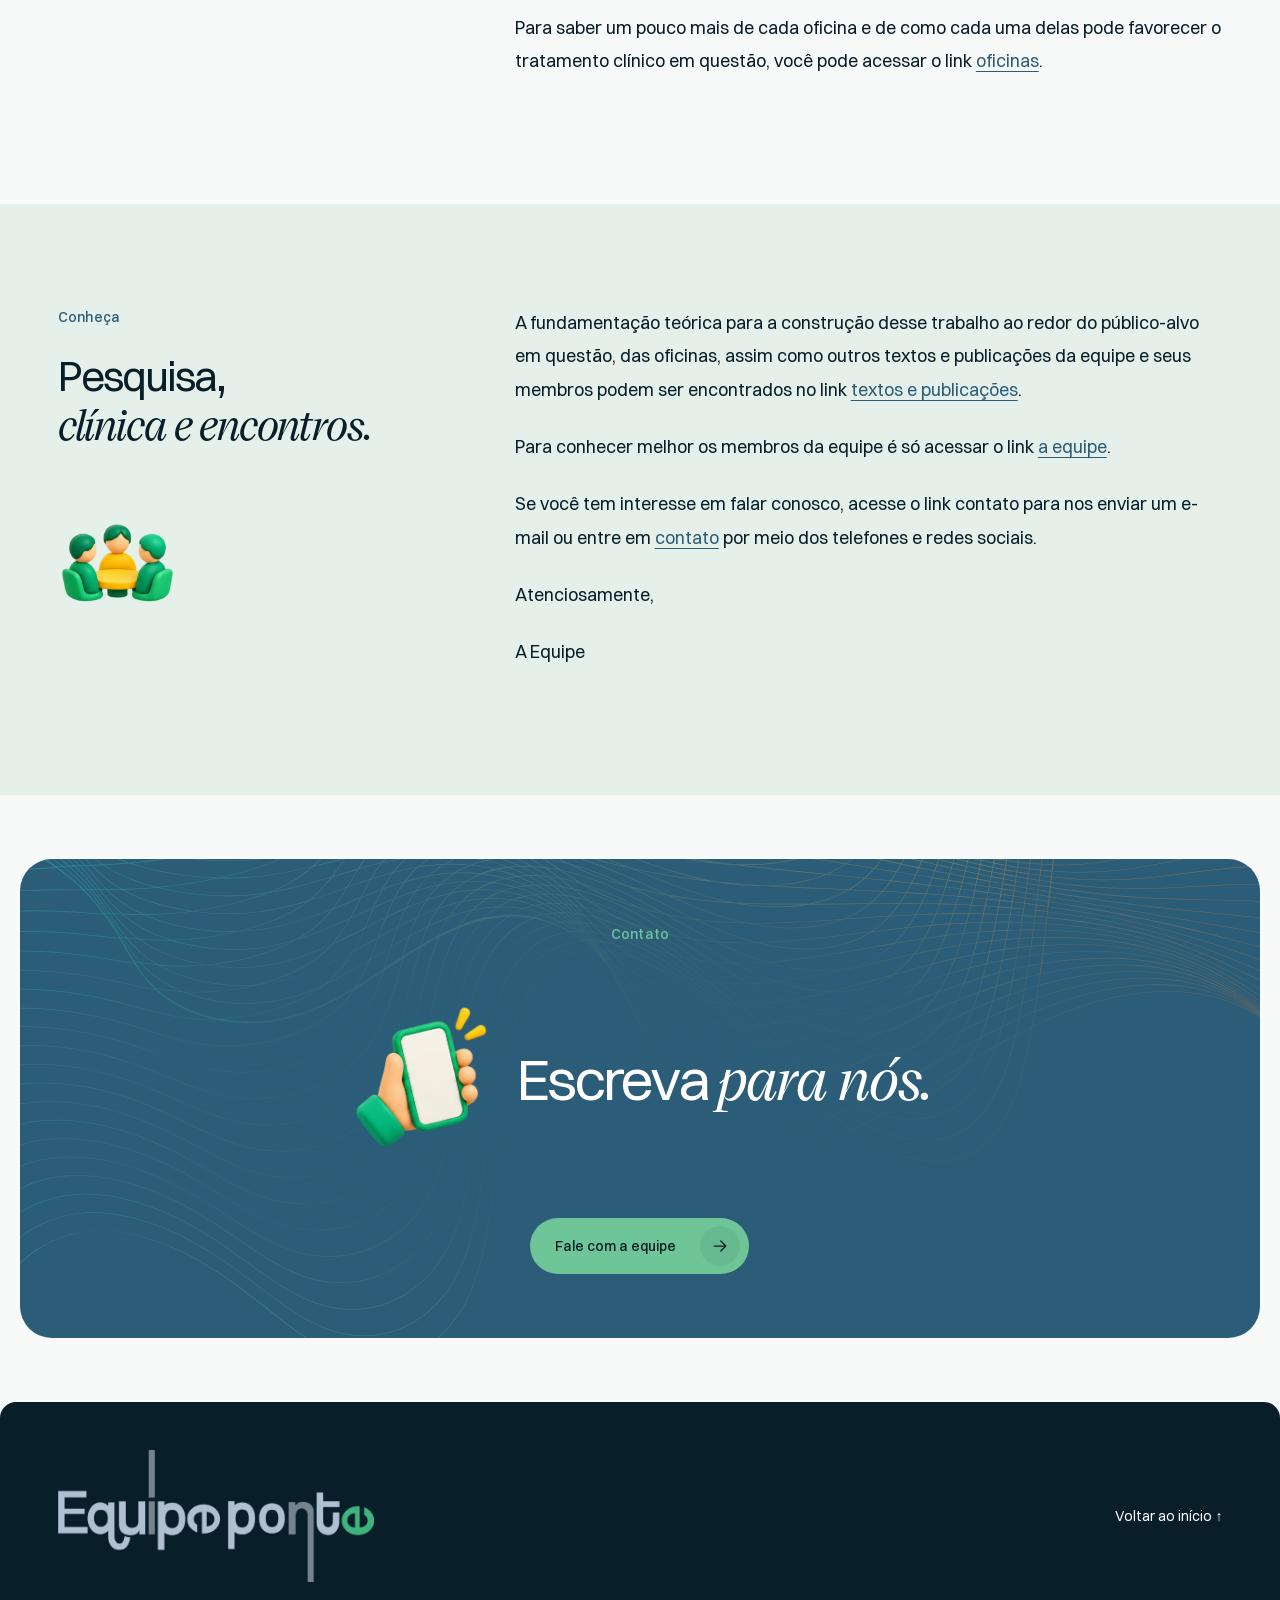
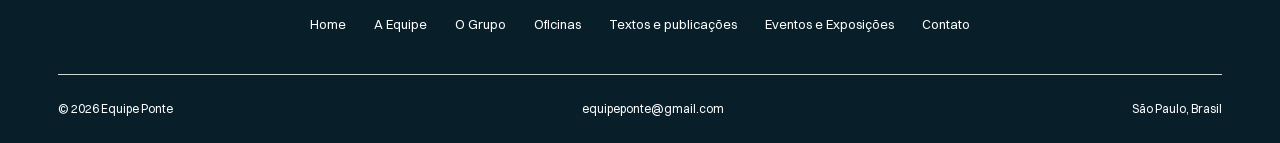
==== commit 74558cb5: "feat: add calm shared motion and smooth navigation layer" ====
--- a/public/index.html
+++ b/public/index.html
@@ -61,7 +61,7 @@
         }
       }
     </script>
-  </head>
+  <link rel="stylesheet" href="assets/motion.css"><script src="assets/vendor/gsap.min.js" defer></script><script src="assets/vendor/ScrollTrigger.min.js" defer></script><script src="assets/vendor/lenis.min.js" defer></script><script src="assets/motion.js" defer></script></head>
   <body>
     <a class="skip-link" href="#conteudo">Pular para o conteúdo</a>
     <main id="conteudo">
--- a/public/assets/styles.css
+++ b/public/assets/styles.css
@@ -2076,11 +2076,18 @@
   }
 }
 
-/* Full-width Hero at every viewport size. */
+/* Hero spacing around the outer panel. */
 .hero {
-  width: 100%;
+  width: auto;
   max-width: none;
-  margin-inline: 0;
+  margin-top: 80px;
+  margin-inline: 80px;
+}
+@media (max-width: 600px) {
+  .hero {
+    margin-top: 24px;
+    margin-inline: 16px;
+  }
 }
 
 /* Decorative contact pattern; keep the reading area calm. */
@@ -2166,3 +2173,35 @@
   }
   .small-contact .home-contact-heading h2 { font-size: clamp(1.8rem, 6vw, 2.5rem); }
 }
+
+.publication-empty > .icon-3d--events {
+  background-image: url("images/eventos-icon.png");
+  background-size: contain;
+  background-position: center;
+  mix-blend-mode: normal;
+}
+
+.workshops-intro .prose > p:first-child {
+  font-family: var(--font-body);
+  font-weight: 500;
+}
+
+.photo-card strong {
+  font-family: var(--font-display);
+  font-style: italic;
+  font-weight: 500;
+}
+
+/* Inset of the navigation panel within the Hero. */
+.hero > .site-header {
+  margin-top: 40px;
+  margin-inline: 40px;
+  width: calc(100% - 80px);
+}
+@media (max-width: 600px) {
+  .hero > .site-header {
+    margin-top: 16px;
+    margin-inline: 12px;
+    width: calc(100% - 24px);
+  }
+}
--- a/public/assets/motion.css
+++ b/public/assets/motion.css
@@ -0,0 +1,15 @@
+/* Motion only: visual tokens, layout and breakpoints stay in styles.css. */
+:root {
+  --motion-fast: 0.35s;
+  --motion-normal: 0.75s;
+  --motion-slow: 1.05s;
+}
+html.ponte-motion { scroll-behavior: auto; }
+html.lenis, html.lenis body { height: auto; }
+.motion-line { display: inline-block; }
+.ponte-motion .button { transition-duration: var(--motion-fast); }
+.ponte-motion .button__icon { transition-duration: var(--motion-fast); }
+@media (prefers-reduced-motion: reduce) {
+  html { scroll-behavior: auto !important; }
+  .motion-line { transform: none !important; opacity: 1 !important; clip-path: none !important; }
+}
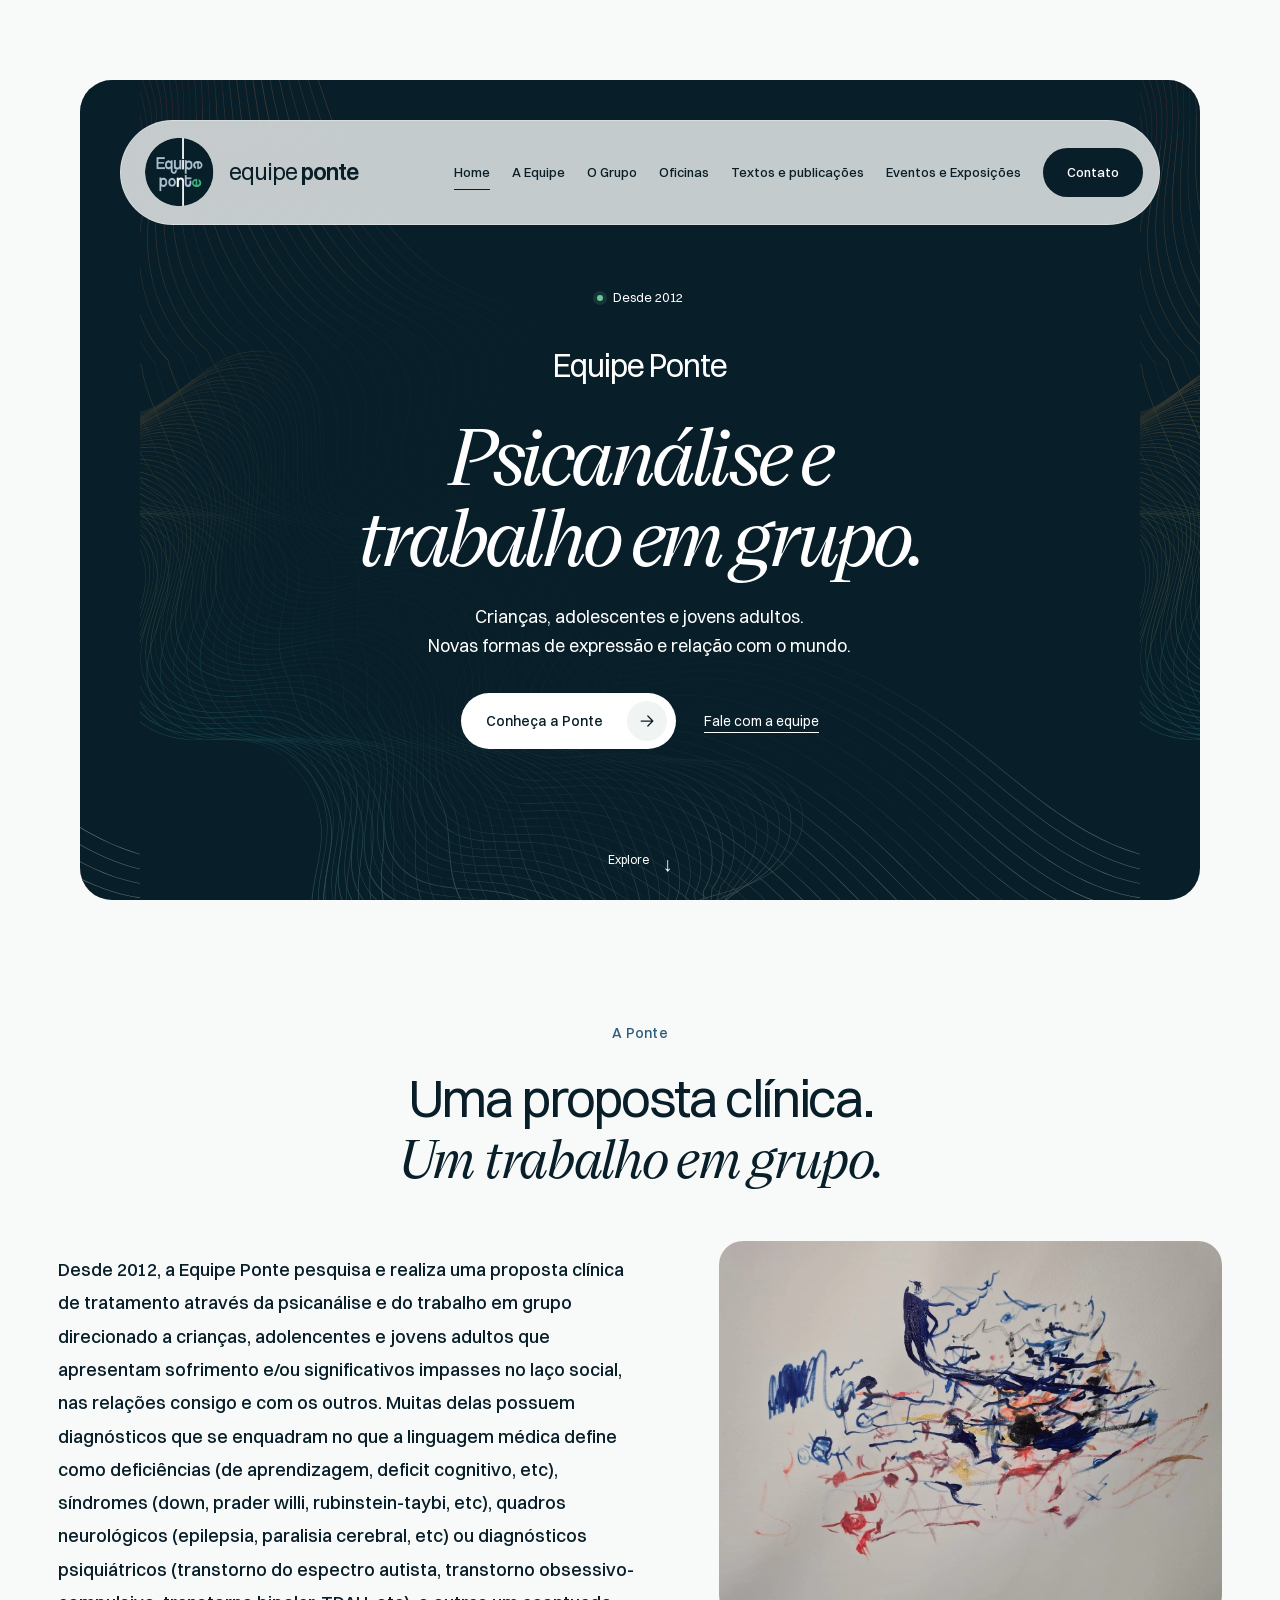
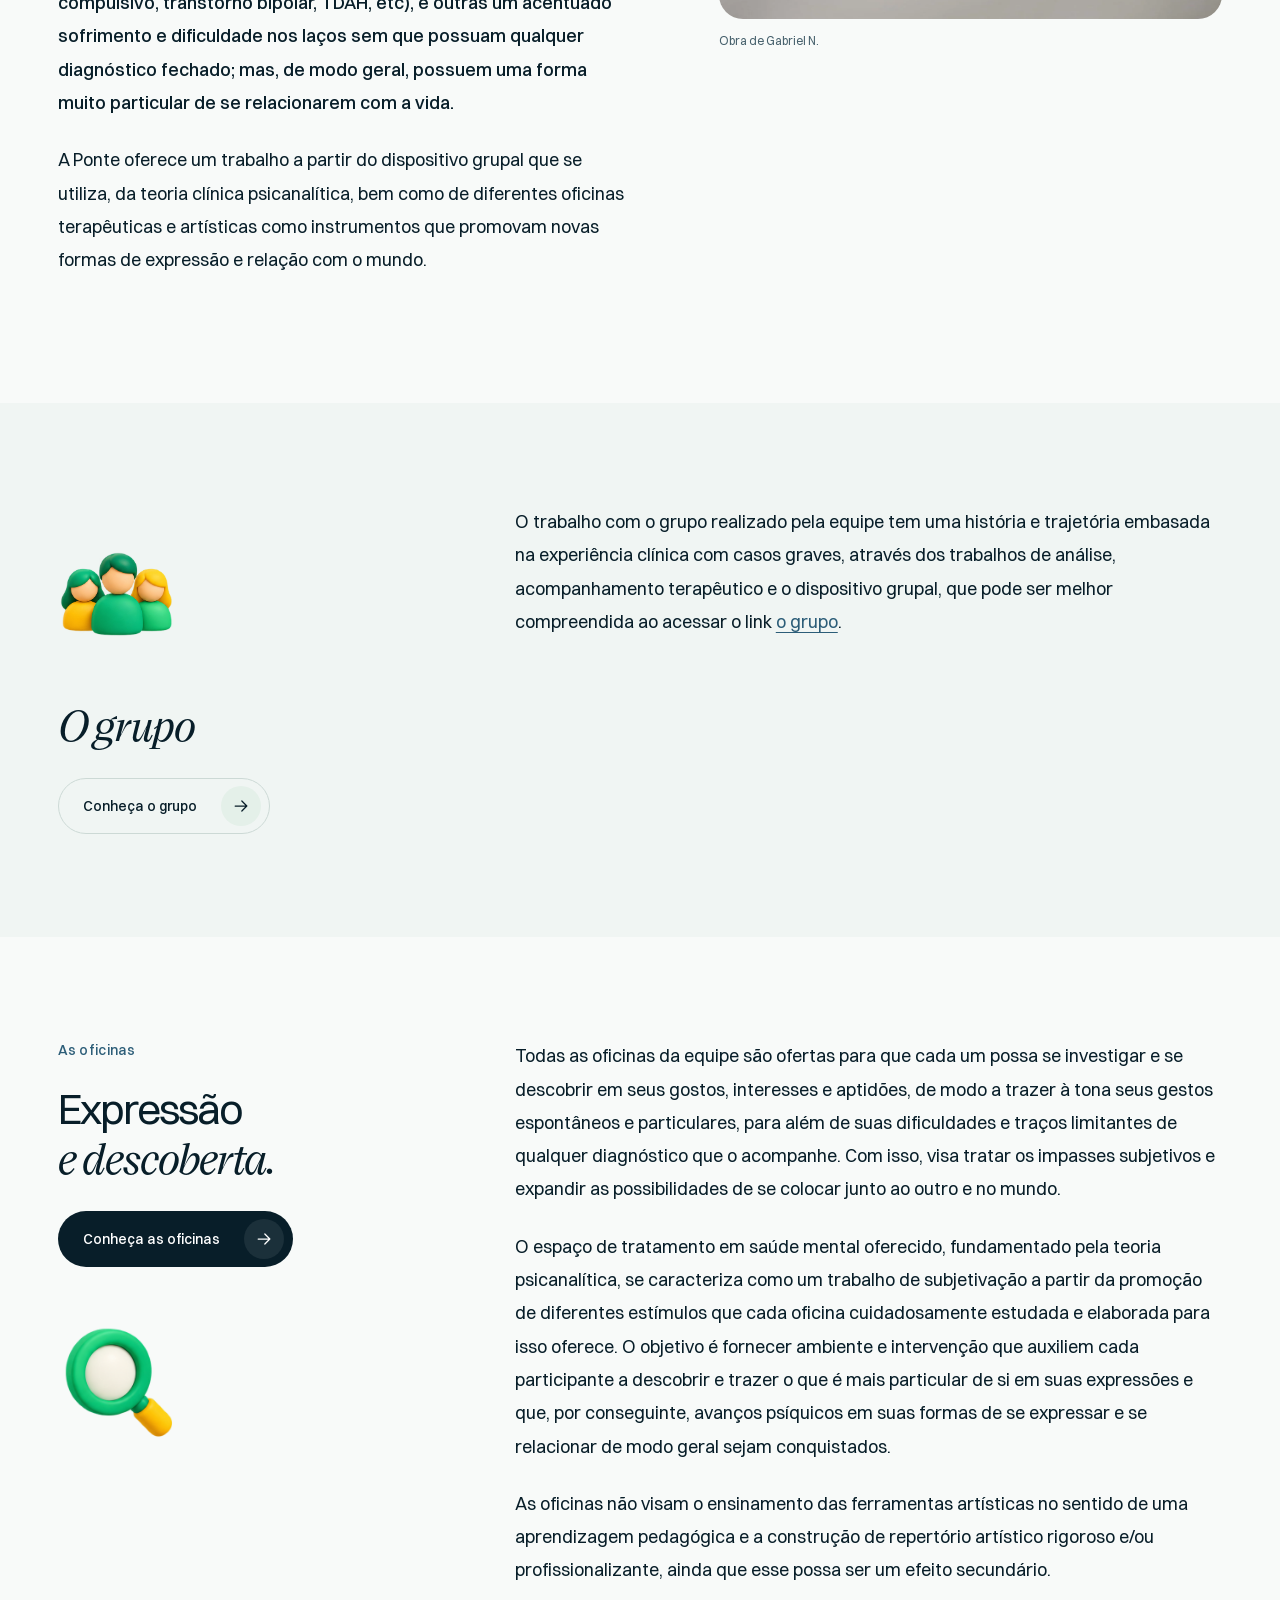
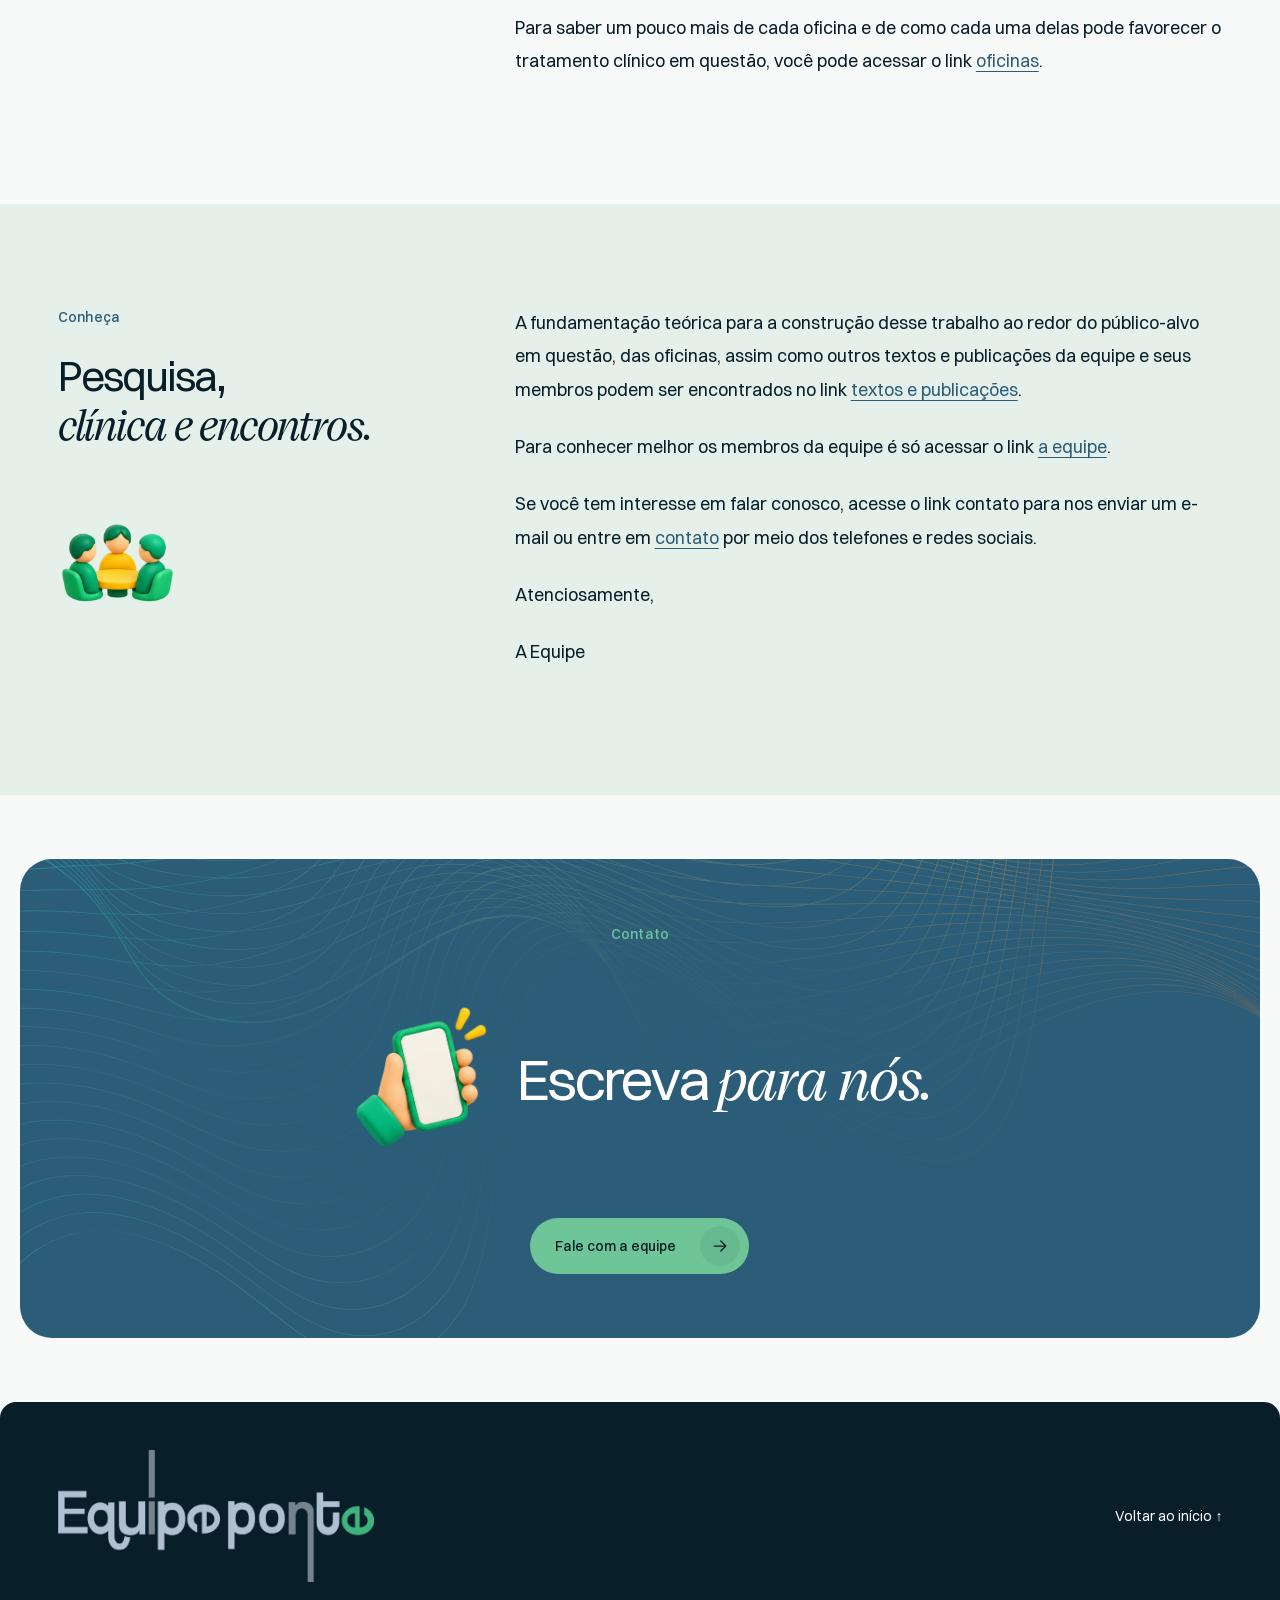
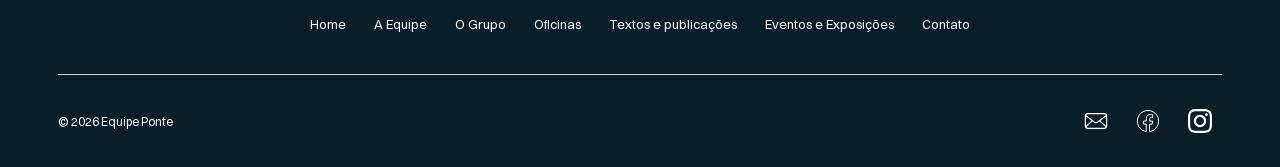
==== commit 2e4c5a4e: "feat: replace footer contact text with supplied social icons" ====
--- a/public/index.html
+++ b/public/index.html
@@ -305,11 +305,7 @@
         ><a href="textos-e-publicacoes.html">Textos e publicações</a
         ><a href="eventos-e-exposicoes.html">Eventos e Exposições</a><a href="contato.html">Contato</a>
       </nav>
-      <div class="footer-bottom">
-        <span>© 2026 Equipe Ponte</span
-        ><a href="mailto:equipeponte@gmail.com">equipeponte@gmail.com</a
-        ><span>São Paulo, Brasil</span>
-      </div>
+      <div class="footer-bottom"><span>© 2026 Equipe Ponte</span><nav class="footer-social" aria-label="Redes sociais e email"><a href="mailto:equipeponte@gmail.com" aria-label="Enviar email à Equipe Ponte"><span class="footer-social-icon footer-social-icon--email" aria-hidden="true"></span></a><a href="https://www.facebook.com/equipeponte/" aria-label="Equipe Ponte no Facebook"><span class="footer-social-icon footer-social-icon--facebook" aria-hidden="true"></span></a><a href="https://www.instagram.com/equipeponte/" aria-label="Equipe Ponte no Instagram"><span class="footer-social-icon footer-social-icon--instagram" aria-hidden="true"></span></a></nav></div>
     </footer>
   </body>
 </html>
--- a/public/assets/styles.css
+++ b/public/assets/styles.css
@@ -868,6 +868,7 @@
 }
 .footer-bottom {
   display: flex;
+  align-items: center;
   justify-content: space-between;
   border-top: 1px solid var(--border);
   margin-top: 40px;
@@ -875,6 +876,33 @@
   color: var(--muted);
   font-size: 12px;
 }
+.footer-social {
+  display: flex;
+  gap: 8px;
+}
+.footer-social a {
+  display: grid;
+  place-items: center;
+  width: 44px;
+  height: 44px;
+  color: var(--white);
+  transition: color 0.25s ease;
+}
+.footer-social a:hover,
+.footer-social a:focus-visible {
+  color: var(--verde-01);
+}
+.footer-social-icon {
+  display: block;
+  width: 24px;
+  height: 24px;
+  background-color: currentColor;
+  -webkit-mask: var(--social-icon) center / contain no-repeat;
+  mask: var(--social-icon) center / contain no-repeat;
+}
+.footer-social-icon--email { --social-icon: url("images/email-icon.svg"); }
+.footer-social-icon--facebook { --social-icon: url("images/facebook-icon.svg"); }
+.footer-social-icon--instagram { --social-icon: url("images/instagram-icon.svg"); }
 dialog {
   border: 0;
   border-radius: var(--radius-card);
@@ -2181,7 +2209,8 @@
   mix-blend-mode: normal;
 }
 
-.workshops-intro .prose > p:first-child {
+.workshops-intro .prose > p:first-child,
+.prose > p[data-source-paragraph="17"] {
   font-family: var(--font-body);
   font-weight: 500;
 }
@@ -2205,3 +2234,10 @@
     width: calc(100% - 24px);
   }
 }
+
+.schedule-note > .icon-3d--calendar {
+  background-image: url("images/calendar-icon.png");
+  background-size: contain;
+  background-position: center;
+  mix-blend-mode: normal;
+}
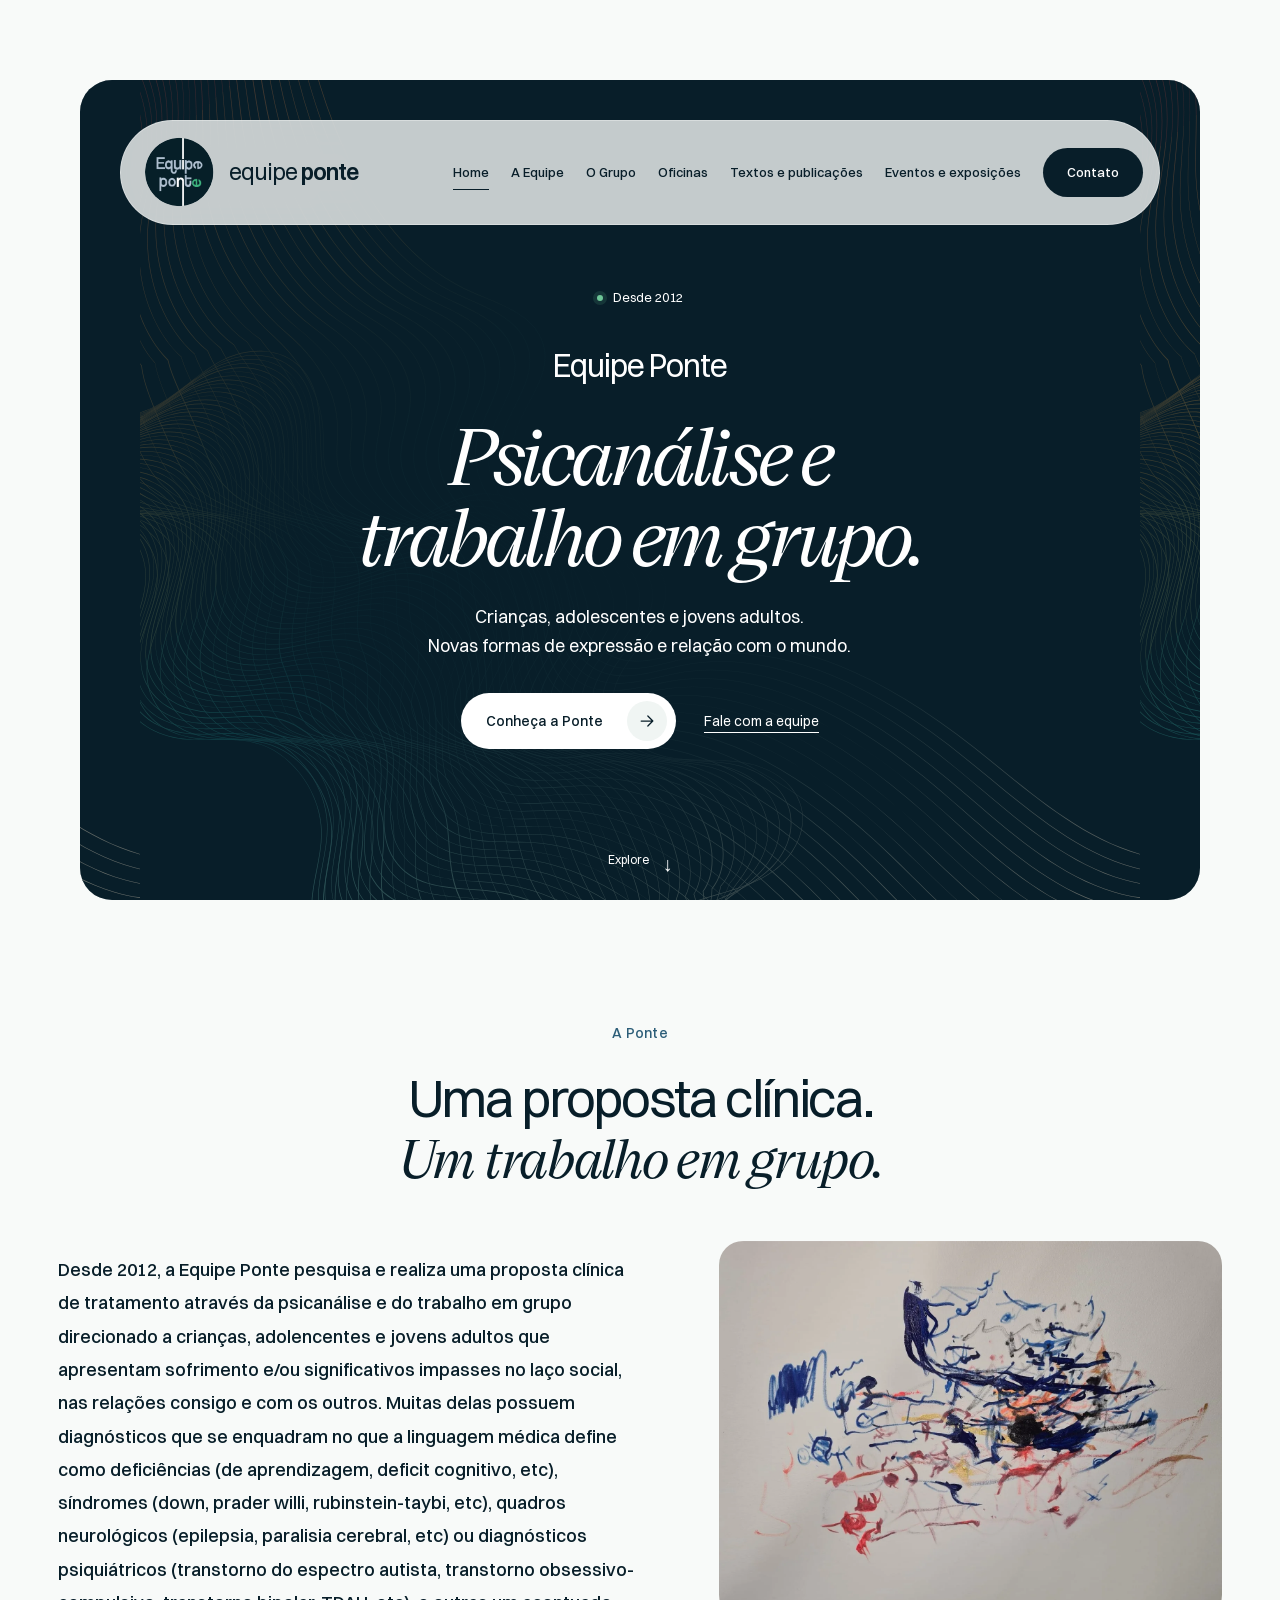
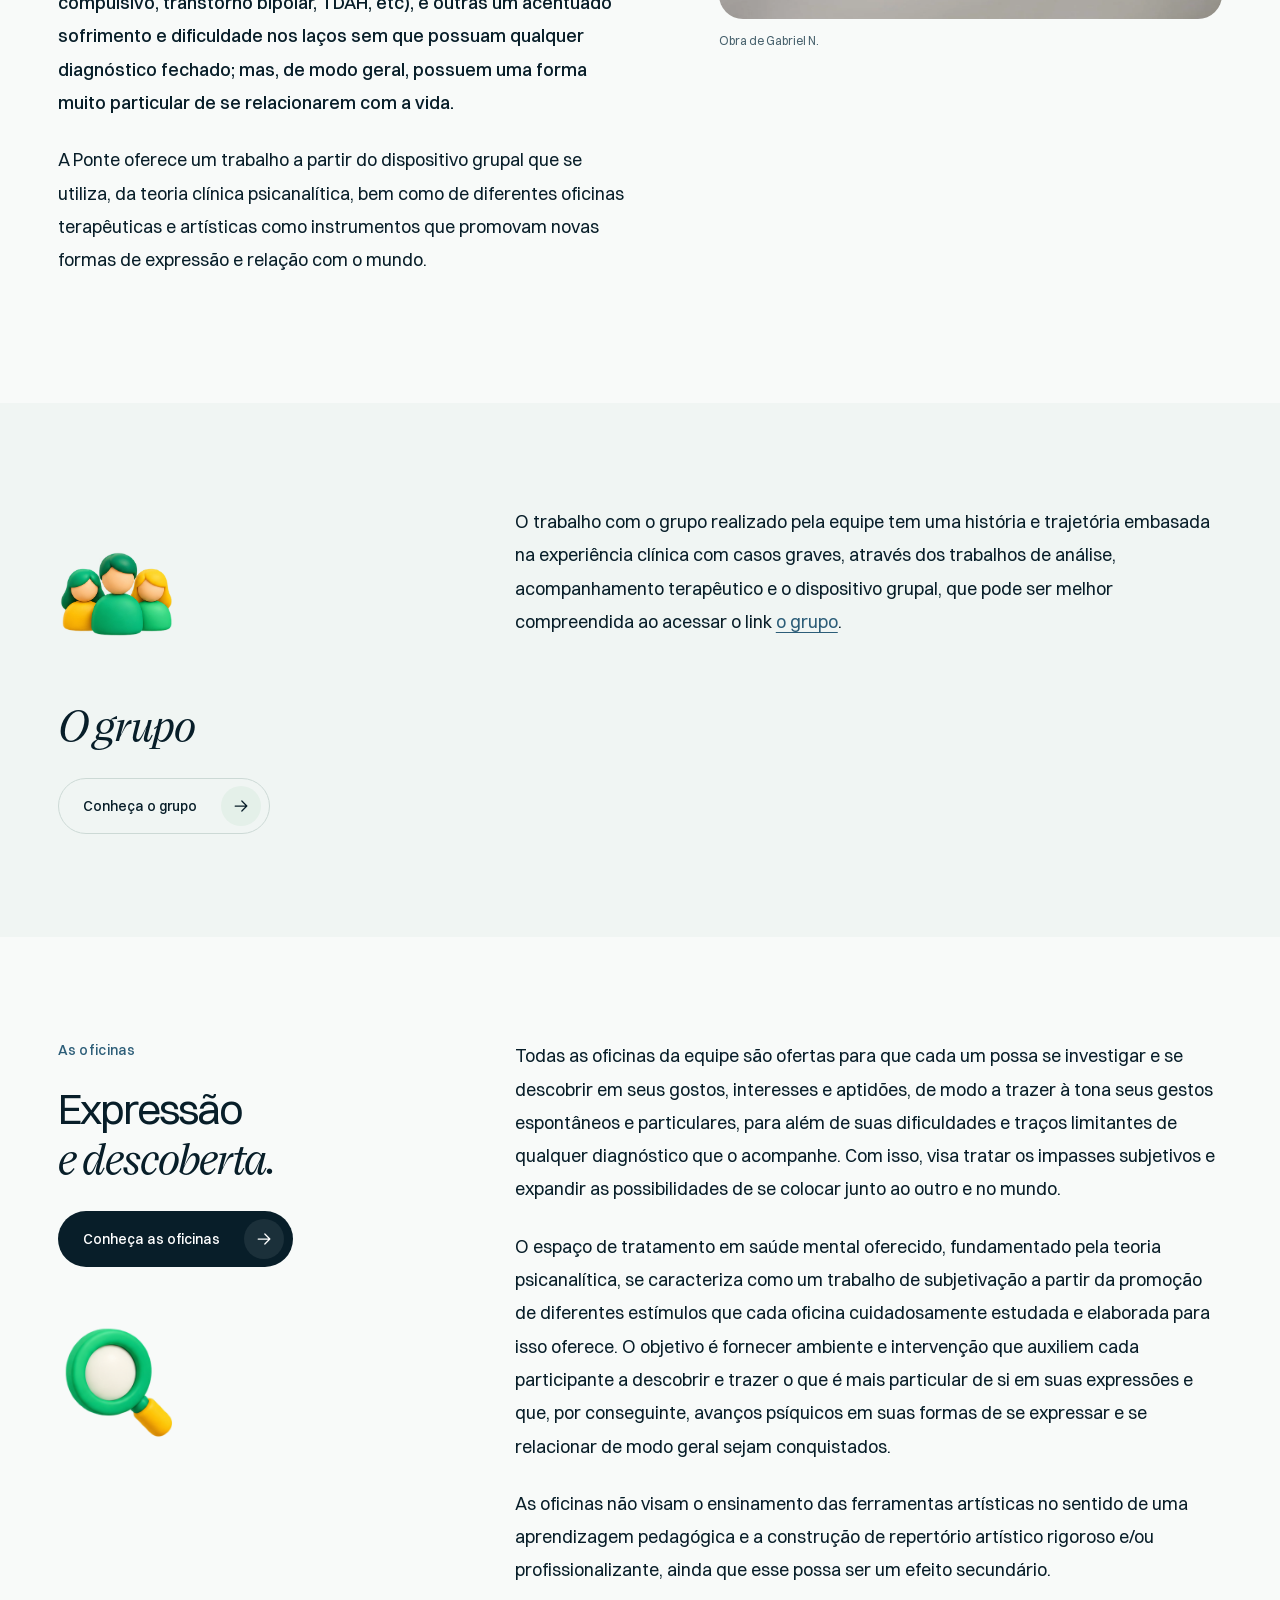
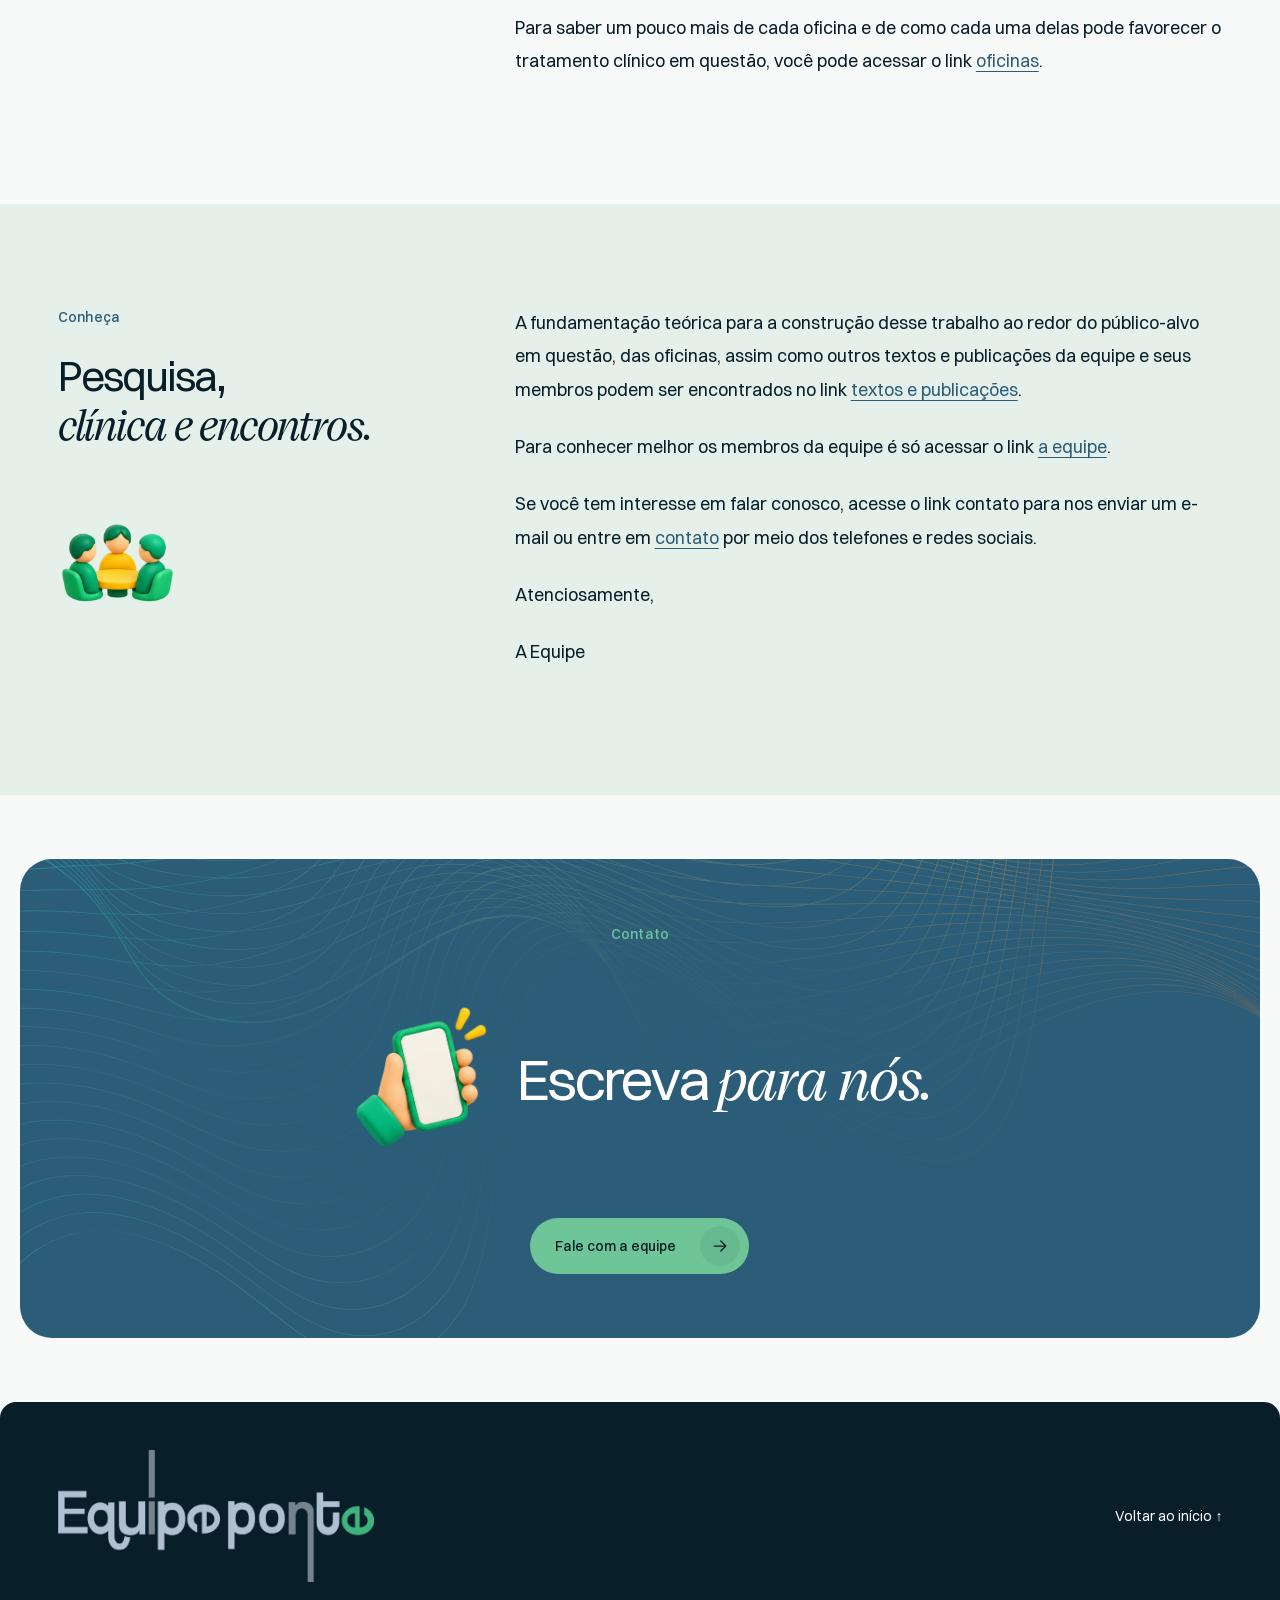
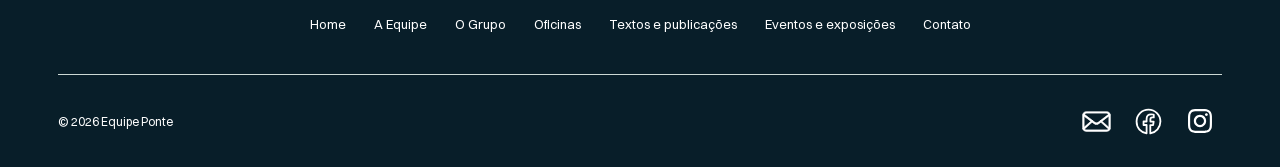
==== commit 9dccac4f: "fix: use sentence case for events navigation label" ====
--- a/public/index.html
+++ b/public/index.html
@@ -88,7 +88,7 @@
             ><a href="o-grupo.html">O Grupo</a
             ><a href="oficinas.html">Oficinas</a
             ><a href="textos-e-publicacoes.html">Textos e publicações</a
-            ><a href="eventos-e-exposicoes.html">Eventos e Exposições</a><a href="contato.html" class="nav-contact">Contato</a>
+            ><a href="eventos-e-exposicoes.html">Eventos e exposições</a><a href="contato.html" class="nav-contact">Contato</a>
           </nav>
         </header>
         <div class="hero__content">
@@ -303,7 +303,7 @@
         <a href="index.html">Home</a><a href="a-equipe.html">A Equipe</a
         ><a href="o-grupo.html">O Grupo</a><a href="oficinas.html">Oficinas</a
         ><a href="textos-e-publicacoes.html">Textos e publicações</a
-        ><a href="eventos-e-exposicoes.html">Eventos e Exposições</a><a href="contato.html">Contato</a>
+        ><a href="eventos-e-exposicoes.html">Eventos e exposições</a><a href="contato.html">Contato</a>
       </nav>
       <div class="footer-bottom"><span>© 2026 Equipe Ponte</span><nav class="footer-social" aria-label="Redes sociais e email"><a href="mailto:equipeponte@gmail.com" aria-label="Enviar email à Equipe Ponte"><span class="footer-social-icon footer-social-icon--email" aria-hidden="true"></span></a><a href="https://www.facebook.com/equipeponte/" aria-label="Equipe Ponte no Facebook"><span class="footer-social-icon footer-social-icon--facebook" aria-hidden="true"></span></a><a href="https://www.instagram.com/equipeponte/" aria-label="Equipe Ponte no Instagram"><span class="footer-social-icon footer-social-icon--instagram" aria-hidden="true"></span></a></nav></div>
     </footer>
--- a/public/assets/styles.css
+++ b/public/assets/styles.css
@@ -900,8 +900,16 @@
   -webkit-mask: var(--social-icon) center / contain no-repeat;
   mask: var(--social-icon) center / contain no-repeat;
 }
-.footer-social-icon--email { --social-icon: url("images/email-icon.svg"); }
-.footer-social-icon--facebook { --social-icon: url("images/facebook-icon.svg"); }
+.footer-social-icon--email {
+  --social-icon: url("images/email-icon.svg");
+  width: 28.35px;
+  height: 28.35px;
+}
+.footer-social-icon--facebook {
+  --social-icon: url("images/facebook-icon.svg");
+  width: 27.5px;
+  height: 27.5px;
+}
 .footer-social-icon--instagram { --social-icon: url("images/instagram-icon.svg"); }
 dialog {
   border: 0;
@@ -2241,3 +2249,10 @@
   background-position: center;
   mix-blend-mode: normal;
 }
+
+/* Match the selected inner-page navigation to the content container. */
+.inner-header.inner-header--content {
+  width: min(var(--content-width), calc(100% - var(--page-gutter) * 2));
+  margin-inline: auto;
+  padding-inline: 0;
+}
